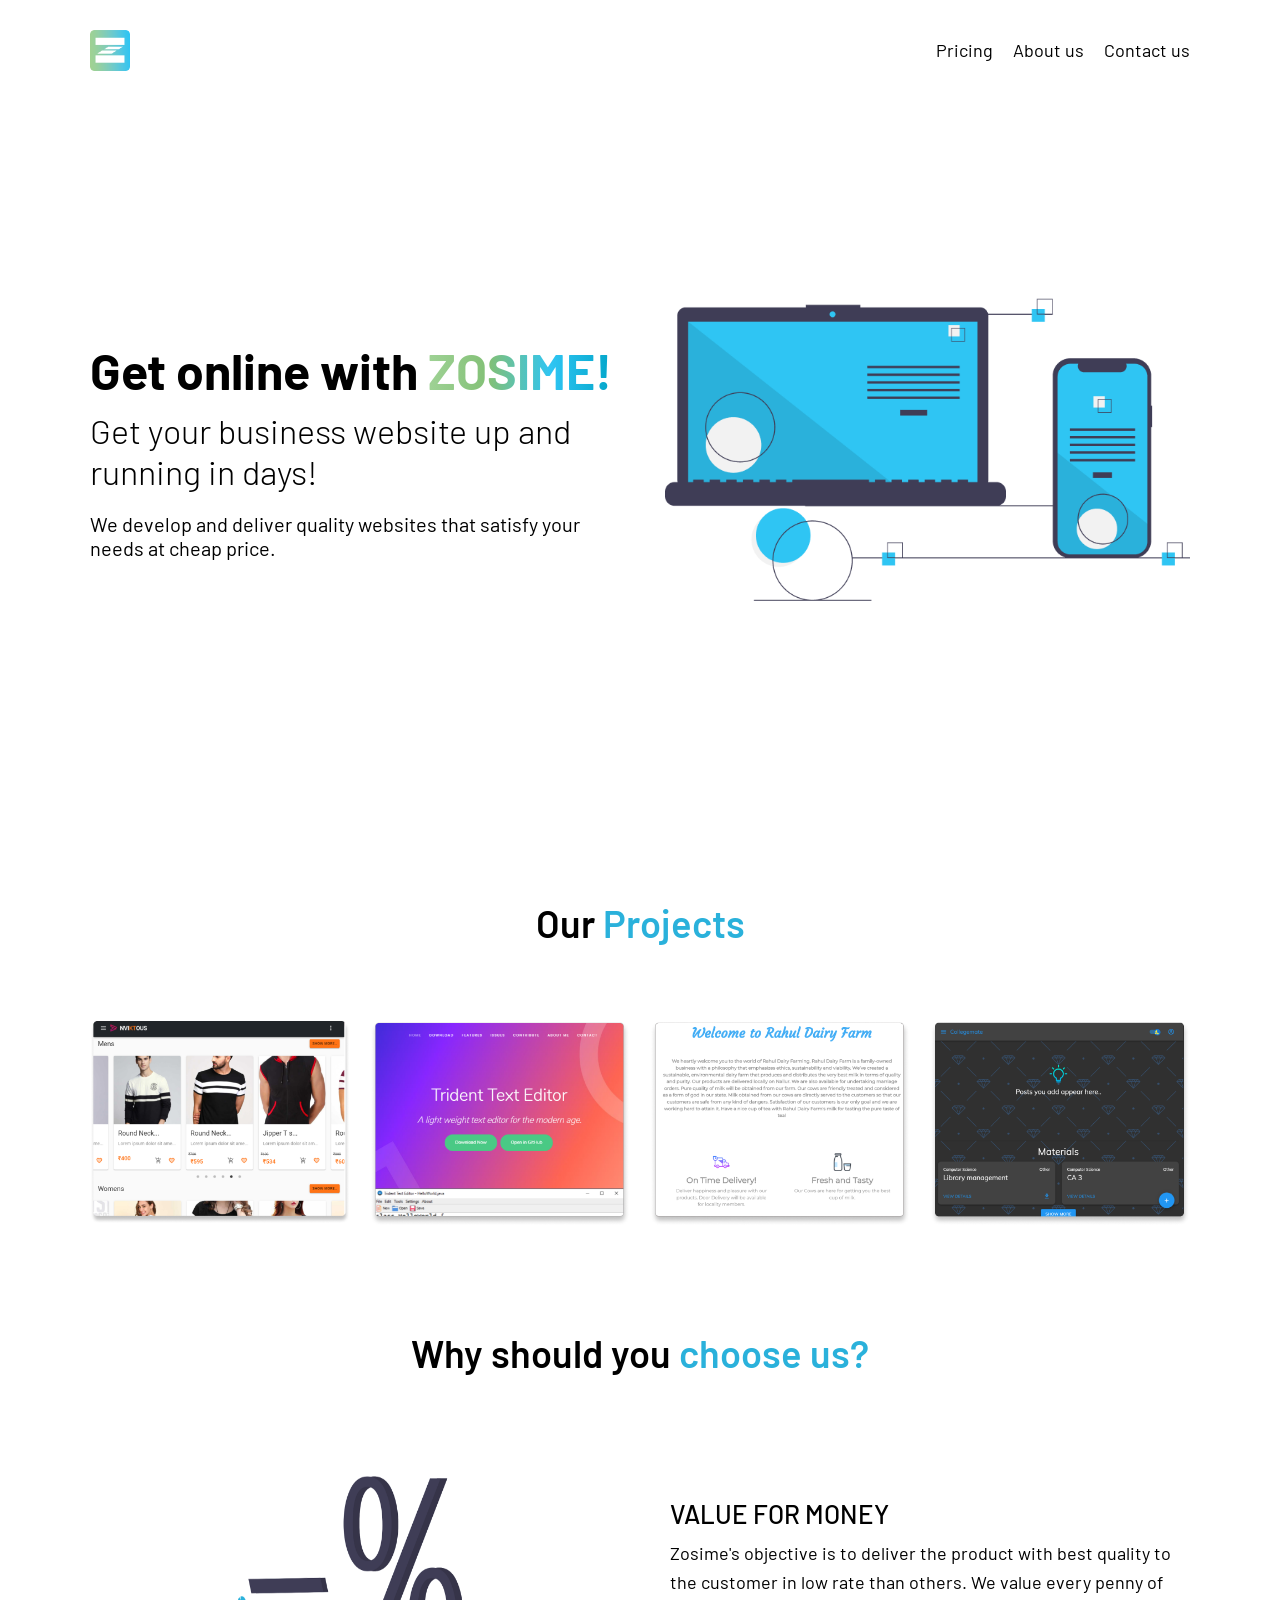
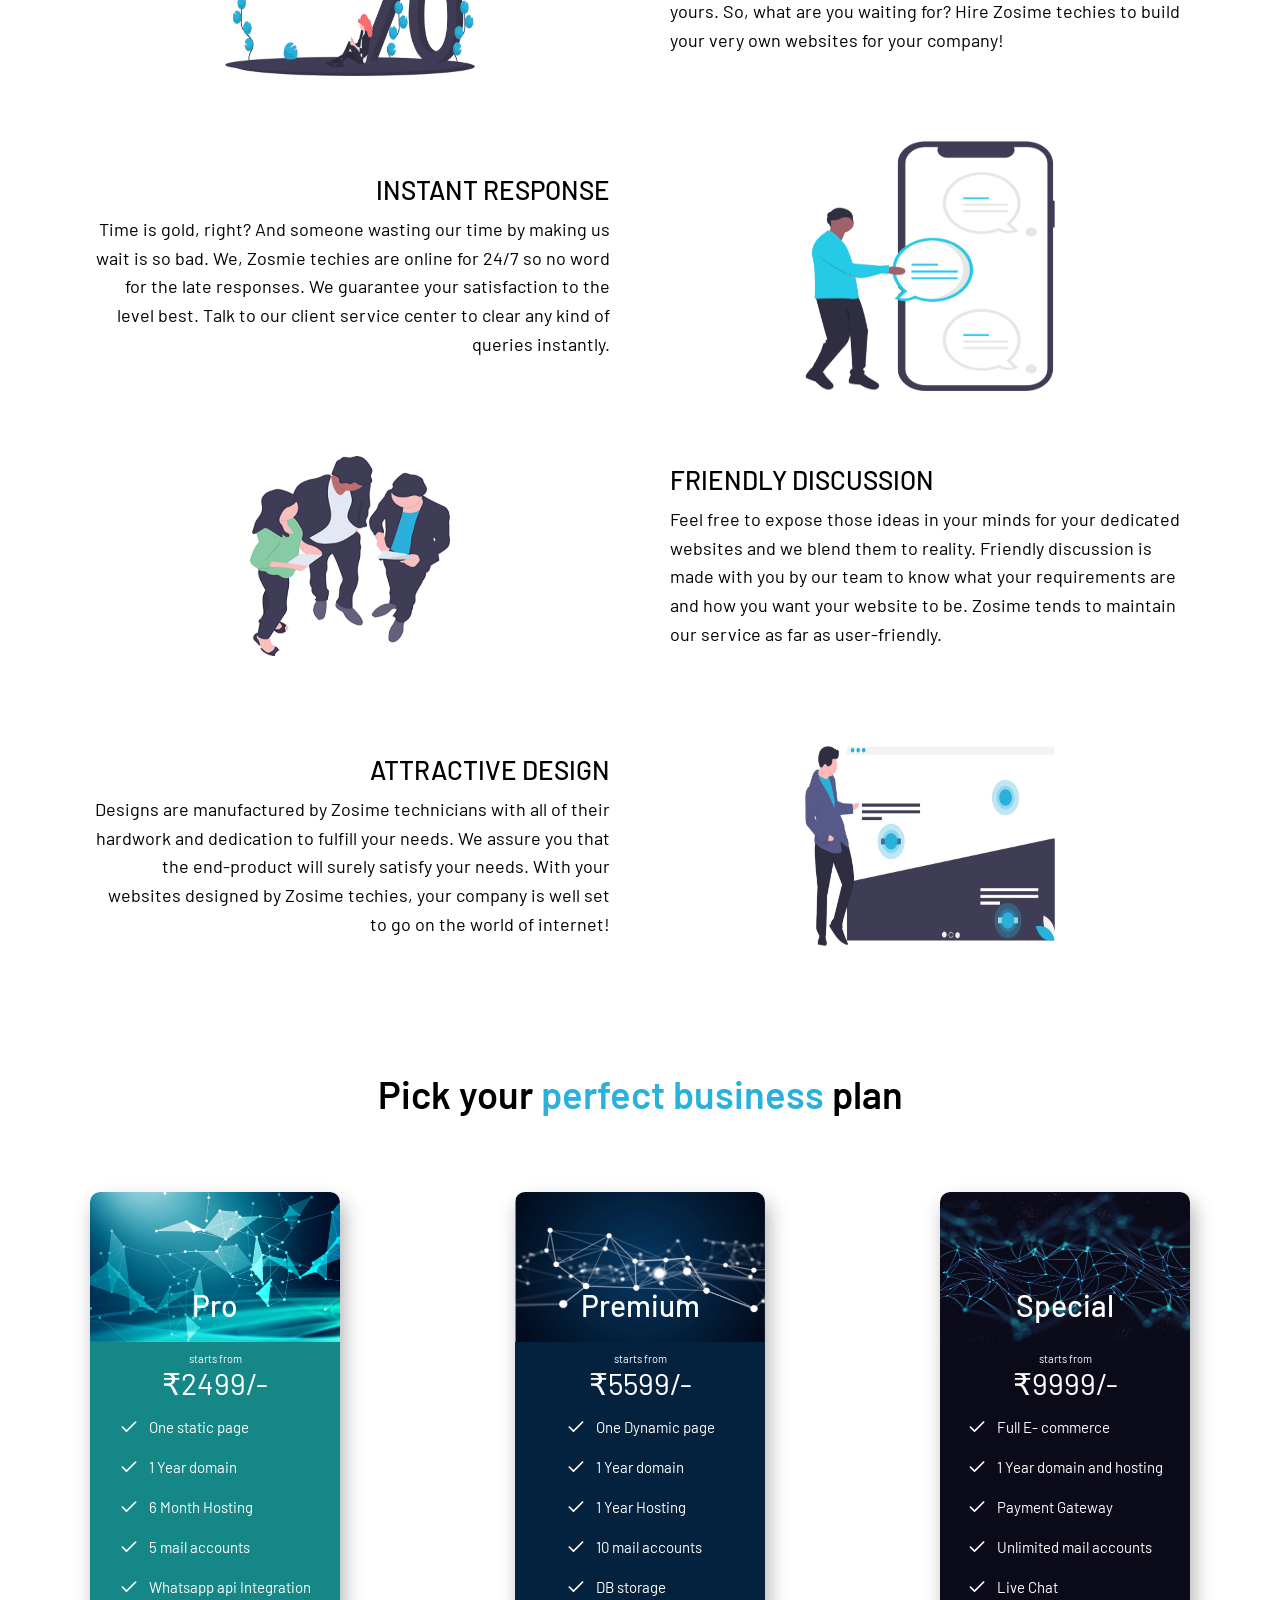
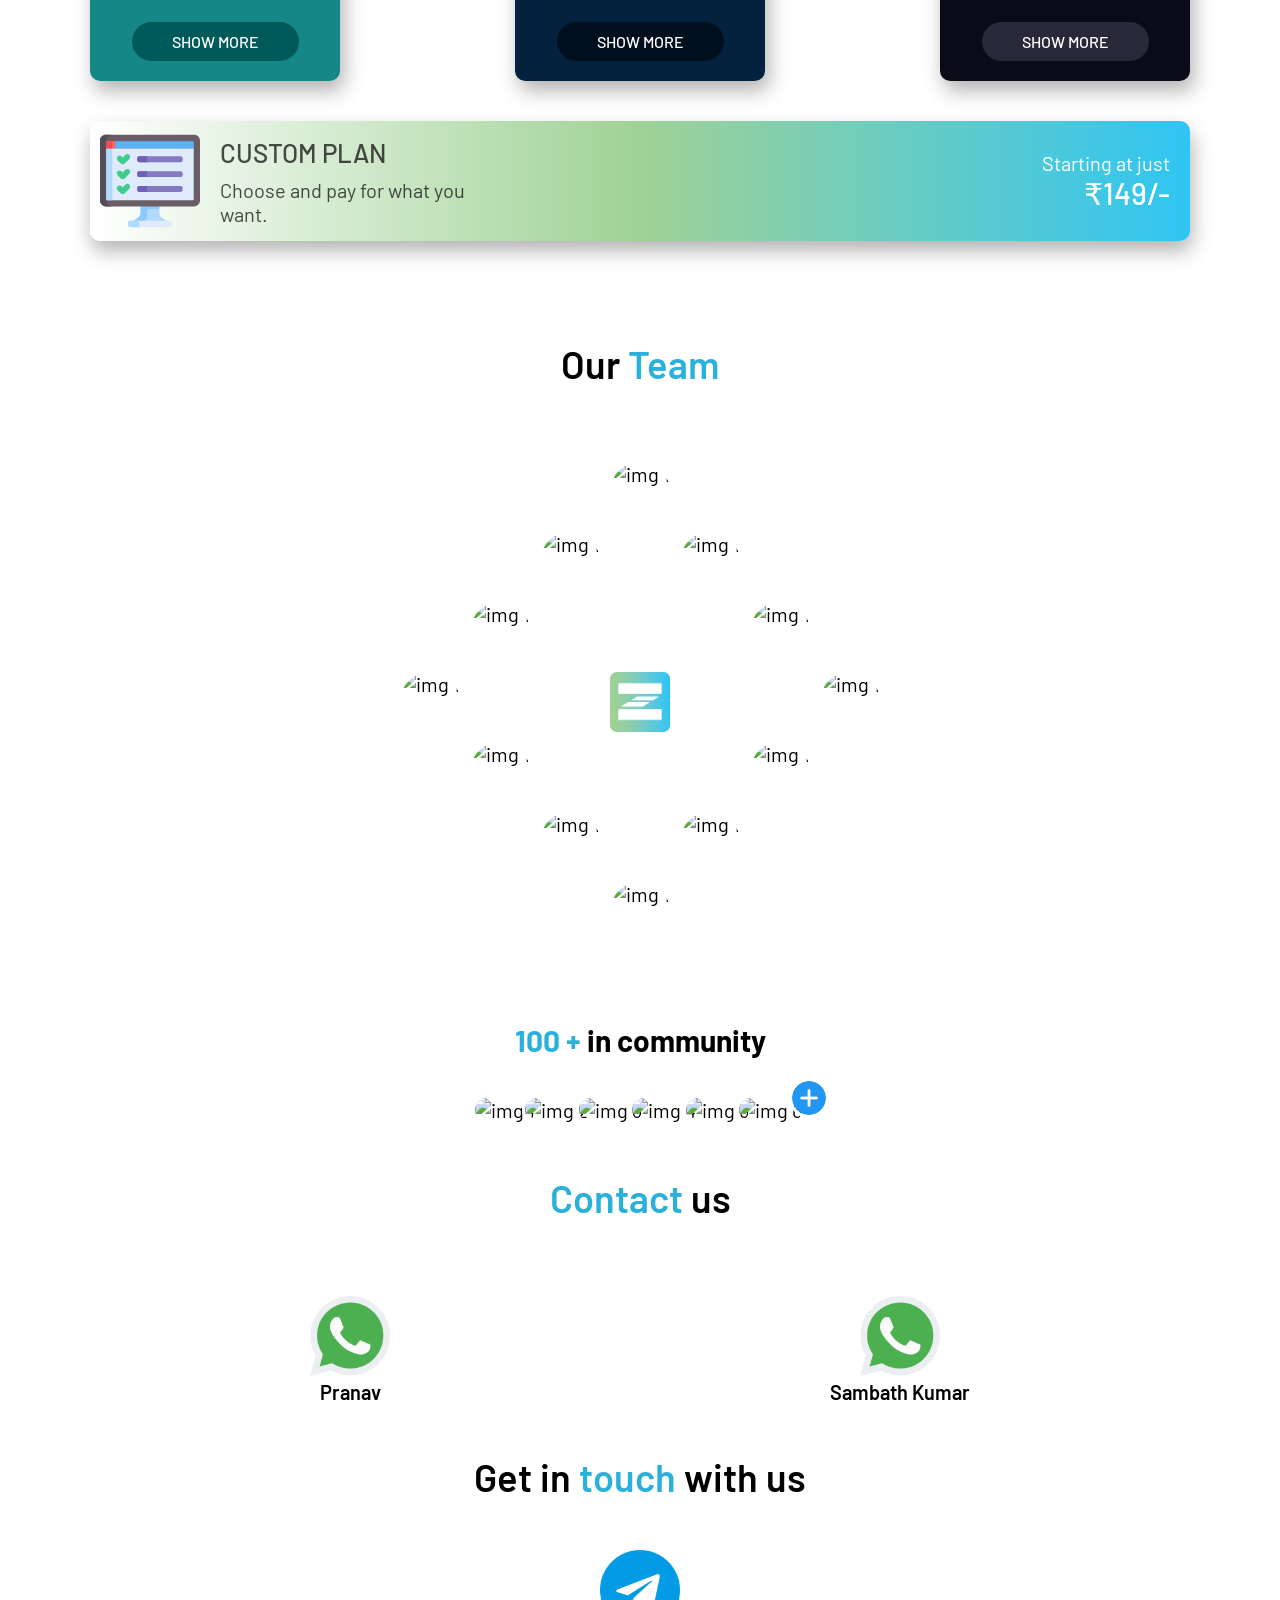
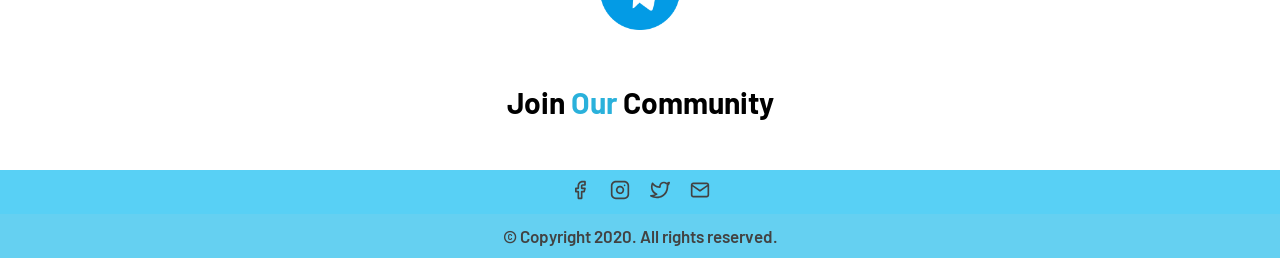
==== index.html @ 6a409b1f "Merge branch 'master' of https://github.com/ZOSIME-tech/website" ====
<!DOCTYPE html>
<html lang="en">

<head>
  <meta name="keywords" content="zosimetech, ZOSIMETECH, ZosimeTech, Zosime, ZOSIME, zosime" />
  <meta name="description" content="Website Development and Design Company" />
  <meta name="author" content="Zosime" />
  <meta charset="UTF-8" />
  <meta name="viewport" content="width=device-width, initial-scale=1.0" />
  <meta http-equiv="X-UA-Compatible" content="ie=edge" />

  <!-- Favicon -->
  <link rel="apple-touch-icon" sizes="57x57" href="img/favicon/apple-icon-57x57.png">
  <link rel="apple-touch-icon" sizes="60x60" href="img/favicon/apple-icon-60x60.png">
  <link rel="apple-touch-icon" sizes="72x72" href="img/favicon/apple-icon-72x72.png">
  <link rel="apple-touch-icon" sizes="76x76" href="img/favicon/apple-icon-76x76.png">
  <link rel="apple-touch-icon" sizes="114x114" href="img/favicon/apple-icon-114x114.png">
  <link rel="apple-touch-icon" sizes="120x120" href="img/favicon/apple-icon-120x120.png">
  <link rel="apple-touch-icon" sizes="144x144" href="img/favicon/apple-icon-144x144.png">
  <link rel="apple-touch-icon" sizes="152x152" href="img/favicon/apple-icon-152x152.png">
  <link rel="apple-touch-icon" sizes="180x180" href="img/favicon/apple-icon-180x180.png">
  <link rel="icon" type="image/png" sizes="192x192" href="img/favicon/android-icon-192x192.png">
  <link rel="icon" type="image/png" sizes="32x32" href="img/favicon/favicon-32x32.png">
  <link rel="icon" type="image/png" sizes="96x96" href="img/favicon/favicon-96x96.png">
  <link rel="icon" type="image/png" sizes="16x16" href="img/favicon/favicon-16x16.png">

  <link rel="manifest" href="/manifest.json">

  <meta name="msapplication-TileColor" content="#ffffff">
  <meta name="msapplication-TileImage" content="/ms-icon-144x144.png">
  <meta name="theme-color" content="#ffffff">
  <meta name="msapplication-TileColor" content="#ffffff">
  <meta name="msapplication-config" content="/img/favicon/browserconfig.xml">
  <meta name="theme-color" content="#ffffff">

  <!-- Stylesheet -->
  <link rel="stylesheet" href="css/style.min.css" />

  <!-- Google fonts: Barlow  -->
  <link href="https://fonts.googleapis.com/css2?family=Barlow:wght@300;400;500;600;700&display=swap" rel="stylesheet" />

  <title>Get online with ZOSIME!</title>
</head>

<body>
  <header>
    <nav class="nav">
      <div class="nav-container">
        <div class="nav__brand">
          <a href="#"><img src="img/logo/logo-colored-filled.png" alt="Zosime" class="nav__brand-image" /></a>
        </div>
        <ul class="nav__items">
          <li class="nav__item">
            <a href="#pricing" class="nav__link">Pricing</a>
          </li>
          <li class="nav__item">
            <a href="#about" class="nav__link">About us</a>
          </li>
          <li class="nav__item">
            <a href="#contact" class="nav__link">Contact us</a>
          </li>
        </ul>
        <div class="burger">
          <div class="burger__line">&nbsp;</div>
        </div>
      </div>
    </nav>
  </header>
  <main>
    <section class="hero">
      <div class="hero-inner">
        <div class="hero__text">
          <h1 class="heading-primary">
            Get online with <span class="masked-text u-upper">ZOSIME!</span>
          </h1>
          <h2 class="heading-secondary">
            Get your business website up and running in days!
          </h2>
          <p class="hero__paragraph">
            We develop and deliver quality websites that satisfy your needs at cheap price.
          </p>
        </div>
        <div class="hero__illustration">
          <img src="img/Hero illustration.png" alt="hero" class="u-image-full-size" />
        </div>
      </div>
    </section>

    <section class="project">
      <h2 class="section-title u-mb-large">Our <span>Projects</span></h2>
      <div class="project__container">
        <div class="project__card project__card--1">
          <a href="https://nviktous.herokuapp.com" target="blank" class="u-iblock"><img src="img/nviktous.png"
              alt="Project-1" /></a>
        </div>
        <div class="project__card project__card--2">
          <a href="https://krishnamoorthy12.github.io/trident" target="blank" class="u-iblock"><img
              src="img/project-2.png" alt="Project-2" /></a>
        </div>
        <div class="project__card project__card--3">
          <a href="https://rahul-dairy-farm.netlify.app" target="blank" class="u-iblock"><img
              src="img/rahul-dairy-farm.png" alt="Project-3" /></a>
        </div>
        <div class="project__card project__card--4">
          <a href="https://collegemate.herokuapp.com/signin" target="blank" class="u-iblock"><img
              src="img/collegemate.png" alt="Project-4" /></a>
        </div>
      </div>
    </section>

    <section class="feature u-margin-tb-medium">
      <h2 class="section-title u-mb-large">
        Why should you&nbsp;<span>choose us?</span>
      </h2>
      <div class="feature__container">
        <img src="img/low-cost.png" alt="low-cost-photo" class="feature__image feature__image--1" />
        <div class="feature__text--1">
          <h4>Value for money</h4>
          <p class="description">
            Zosime's objective is to deliver the product with best quality to the customer in low rate than others. We
            value every penny of yours. So, what are you waiting for? Hire Zosime techies to build your very own
            websites for your company!
          </p>
        </div>
        <img src="img/instant-reply.png" alt="instant-reply-photo" class="feature__image feature__image--2" />
        <div class="feature__text--2">
          <h4>Instant Response</h4>
          <p class="description">
            Time is gold, right? And someone wasting our time by making us wait is so bad. We, Zosmie techies are online
            for 24/7 so no word for the late responses. We guarantee your satisfaction to the level best. Talk to our
            client service center to clear any kind of queries instantly.
          </p>
        </div>
        <img src="img/discussion.png" alt="discussion-photo" class="feature__image feature__image--3" />
        <div class="feature__text--3">
          <h4>Friendly Discussion</h4>
          <p class="description">
            Feel free to expose those ideas in your minds for your dedicated websites and we blend them to reality.
            Friendly discussion is made with you by our team to know what your requirements are and how you want your
            website to be. Zosime tends to maintain our service as far as user-friendly.
          </p>
        </div>
        <img src="img/attractive-design.png" alt="design-photo" class="feature__image feature__image--4" />
        <div class="feature__text--4">
          <h4>Attractive Design</h4>
          <p class="description">
            Designs are manufactured by Zosime technicians with all of their hardwork and dedication to fulfill your
            needs. We assure you that the end-product will surely satisfy your needs. With your websites designed by
            Zosime techies, your company is well set to go on the world of internet!
          </p>
        </div>
    </section>

    <section class="pricing u-margin-tb-medium" id="pricing">
      <h2 class="section-title u-mb-large">
        Pick your <span>perfect business</span> plan
      </h2>
      <div class="pricing__container">
        <div class="pricing__card pricing__card--1">
          <div class="pricing__card--banner">
            <img src="./img/basic banner.png" alt="basic" />
            <h3>Pro</h3>
          </div>
          <div class="pricing__card--content">
            <p>starts from</p>
            <h3>₹2499/-</h3>
            <ul class="pricing__detail">
              <li class="pricing__item">
                <svg class="pricing__item--icon">
                  <use xlink:href="icons/sprite.svg#icon-check"></use>
                </svg>
                One static page
              </li>
              <li class="pricing__item">
                <svg class="pricing__item--icon">
                  <use xlink:href="icons/sprite.svg#icon-check"></use>
                </svg>
                1 Year domain
              </li>
              <li class="pricing__item">
                <svg class="pricing__item--icon">
                  <use xlink:href="icons/sprite.svg#icon-check"></use>
                </svg>
                6 Month Hosting
              </li>
              <li class="pricing__item">
                <svg class="pricing__item--icon">
                  <use xlink:href="icons/sprite.svg#icon-check"></use>
                </svg>
                5 mail accounts
              </li>
              <li class="pricing__item">
                <svg class="pricing__item--icon">
                  <use xlink:href="icons/sprite.svg#icon-check"></use>
                </svg>
                Whatsapp api Integration
              </li>
            </ul>
            <a href="#popup-pro" class="pricing__btn pricing__btn--basic">Show more</a>
          </div>
        </div>

        <div class="pricing__card pricing__card--2">
          <div class="pricing__card--banner">
            <img src="./img/pro banner.png" alt="pro" />
            <h3>Premium</h3>
          </div>
          <div class="pricing__card--content">
            <p>starts from</p>
            <h3>₹5599/-</h3>
            <ul class="pricing__detail">
              <li class="pricing__item">
                <svg class="pricing__item--icon">
                  <use xlink:href="icons/sprite.svg#icon-check"></use>
                </svg>
                One Dynamic page
              </li>
              <li class="pricing__item">
                <svg class="pricing__item--icon">
                  <use xlink:href="icons/sprite.svg#icon-check"></use>
                </svg>
                1 Year domain
              </li>
              <li class="pricing__item">
                <svg class="pricing__item--icon">
                  <use xlink:href="icons/sprite.svg#icon-check"></use>
                </svg>
                1 Year Hosting
              </li>
              <li class="pricing__item">
                <svg class="pricing__item--icon">
                  <use xlink:href="icons/sprite.svg#icon-check"></use>
                </svg>
                10 mail accounts
              </li>
              <li class="pricing__item">
                <svg class="pricing__item--icon">
                  <use xlink:href="icons/sprite.svg#icon-check"></use>
                </svg>
                DB storage
              </li>

            </ul>
            <a href="#popup-premium" class="pricing__btn pricing__btn--pro">Show more</a>
          </div>
        </div>

        <div class="pricing__card pricing__card--3">
          <div class="pricing__card--banner">
            <img src="./img/premium-banner.png" alt="premium" />
            <h3>Special</h3>
          </div>
          <div class="pricing__card--content">
            <p>starts from</p>
            <h3>₹9999/-</h3>
            <ul class="pricing__detail">
              <li class="pricing__item">
                <svg class="pricing__item--icon">
                  <use xlink:href="icons/sprite.svg#icon-check"></use>
                </svg>
                Full E- commerce
              </li>
              <li class="pricing__item">
                <svg class="pricing__item--icon">
                  <use xlink:href="icons/sprite.svg#icon-check"></use>
                </svg>
                1 Year domain and hosting
              </li>
              <li class="pricing__item">
                <svg class="pricing__item--icon">
                  <use xlink:href="icons/sprite.svg#icon-check"></use>
                </svg>
                Payment Gateway
              </li>
              <li class="pricing__item">
                <svg class="pricing__item--icon">
                  <use xlink:href="icons/sprite.svg#icon-check"></use>
                </svg>
                Unlimited mail accounts
              </li>
              <li class="pricing__item">
                <svg class="pricing__item--icon">
                  <use xlink:href="icons/sprite.svg#icon-check"></use>
                </svg>
                Live Chat
              </li>
            </ul>
            <a href="#popup-special" class="pricing__btn pricing__btn--premium">Show more</a>

          </div>
        </div>
      </div>
      <a href="#popup-custom" class="custom__link">
        <div class="custom">
          <div class="custom--top">
            <img class="custom--logo" src="./icons/survey.svg" alt="survey">
            <div class="custom--text">
              <h4>Custom Plan</h4>
              <span>Choose and pay for what you want.</span>
            </div>
          </div>
          <div class="custom--price">
            <p>Starting at just</p>
            <h3>₹149/-</h3>
          </div>
        </div>
      </a>

    </section>

    <section class="about u-margin-tb-small" id="about">
      <h2 class="section-title u-mb-large">Our <span>Team</span></h2>
      <div class="my__team">
        <img
          src="https://avatars3.githubusercontent.com/u/51264445?s=400&u=1b76176e8275bc7d21cff680937580beaf45aba6&v=4"
          alt="img 1" class="my__team--photo my__team--photo-1" />
        <img
          src="https://avatars2.githubusercontent.com/u/41967554?s=400&u=69dc07ff57f177df9ca1751df8e9f9028d46fc74&v=4"
          alt="img 1" class="my__team--photo my__team--photo-2" />
        <img
          src="https://avatars1.githubusercontent.com/u/45224729?s=400&u=14ef29f3b5ebfb5a601ccf7af06700bf0c55dbef&v=4"
          alt="img 1" class="my__team--photo my__team--photo-3" />
        <img
          src="https://avatars1.githubusercontent.com/u/51191409?s=400&u=c07f4572cd5f0130205cb575e1ac728af4a8a88d&v=4"
          alt="img 1" class="my__team--photo my__team--photo-4" />
        <img
          src="https://avatars3.githubusercontent.com/u/51258030?s=400&u=112941453bb0ba49a9bc53a3a24a6bc18ddf1612&v=4"
          alt="img 1" class="my__team--photo my__team--photo-5" />
        <img
          src="https://avatars2.githubusercontent.com/u/52772844?s=400&u=75bcde7f6aec74a298dca65a4c4af1fc07e5dc97&v=4"
          alt="img 1" class="my__team--photo my__team--photo-6" />
        <img
          src="https://avatars0.githubusercontent.com/u/51258373?s=400&u=7bb882a44d57d1fd63894527db5b822ce225e81b&v=4"
          alt="img 1" class="my__team--photo my__team--photo-7" />
        <img
          src="https://avatars2.githubusercontent.com/u/67871713?s=400&u=9927dacbcf54955c9f55dfa0923289112a033802&v=4"
          alt="img 1" class="my__team--photo my__team--photo-8" />
        <img
          src="https://avatars1.githubusercontent.com/u/59364250?s=400&u=723434ed0eebb6bd52c1284ac6a9f7f09e2b6004&v=4"
          alt="img 1" class="my__team--photo my__team--photo-9" />
        <img
          src="https://avatars0.githubusercontent.com/u/64267992?s=400&u=62a4824a5d3f883ec0382b98bd7a7ee489d3eb84&v=4"
          alt="img 1" class="my__team--photo my__team--photo-10" />
        <img
          src="https://avatars2.githubusercontent.com/u/53274246?s=400&u=3d917a20984f262bdbb472dfd5e8d709d3052208&v=4"
          alt="img 1" class="my__team--photo my__team--photo-11" />
        <img
          src="https://avatars3.githubusercontent.com/u/68678134?s=400&u=021b1febbd47fa711b0ec8c096b443d742d060fb&v=4"
          alt="img 1" class="my__team--photo my__team--photo-12" />
        <img src="./img/logo/logo-colored-filled.png" alt="logo" class="my__team--photo-logo" />
      </div>
      <h3 class="section-title"><span>100 + </span> in community</h3>
      <div class="community">
        <img
          src="https://firebasestorage.googleapis.com/v0/b/superstar-32cda.appspot.com/o/IMG_20190613_072701.jpg?alt=media&token=e4b83177-1b58-4d68-bf96-f1e08fcfe90a"
          alt="img 1" class="community--photo community--photo-1" />
        <img
          src="https://firebasestorage.googleapis.com/v0/b/superstar-32cda.appspot.com/o/WhatsApp%20Image%202020-07-24%20at%2021.38.26.jpeg?alt=media&token=97d1015c-781c-4b51-80b1-5e88190b3616"
          alt="img 2" class="community--photo community--photo-2" />
        <img
          src="https://firebasestorage.googleapis.com/v0/b/superstar-32cda.appspot.com/o/WhatsApp%20Image%202020-07-25%20at%2012.57.39.jpeg?alt=media&token=41a55eaa-1855-4ce8-bb68-841919ef43e7"
          alt="img 3" class="community--photo community--photo-3" />
        <img
          src="https://firebasestorage.googleapis.com/v0/b/superstar-32cda.appspot.com/o/WhatsApp%20Image%202020-07-25%20at%2018.07.33.jpeg?alt=media&token=4c7c8ef7-6c28-4ec5-bb3b-998e62918207"
          alt="img 4" class="community--photo community--photo-4" />
        <img
          src="https://firebasestorage.googleapis.com/v0/b/superstar-32cda.appspot.com/o/nivas.jpg?alt=media&token=406f07c0-9c15-456b-82ce-e470049a3a5c"
          alt="img 5" class="community--photo community--photo-5" />
        <img
          src="https://firebasestorage.googleapis.com/v0/b/superstar-32cda.appspot.com/o/2019-03-09-09-58-10-158.jpg?alt=media&token=329773a4-f708-4b25-9a6f-bcb322025386"
          alt="img 6" class="community--photo community--photo-6" />
        <img src="./img/add.png" alt="img 7" class="community--photo community--photo-7" />
      </div>
    </section>


    <section class="contact u-margin-tb-small" id="contact">
      <h2 class="section-title u-mb-large">
        <span>Contact</span> us
      </h2>
      <div class="contact__container">
        <a href="https://api.whatsapp.com/send?phone=919750844039&text=Hello%2c%20I%20want%20to%20know%20your%20Website%20Development%20Services..&source=&data=&app_absent="
          target="blank">
          <img src="./img/whatsapp.png" class="contact__logo" alt="whatsapp">
          <h5>Pranav</h5>
        </a>
        <a href="https://api.whatsapp.com/send?phone=919384944907&text=Hello%2c%20I%20want%20to%20know%20your%20Website%20Development%20Services..&source=&data=&app_absent="
          target="blank">
          <img src="./img/whatsapp.png" class="contact__logo" alt="whatsapp">
          <h5>Sambath Kumar</h5>
        </a>
      </div>
      <h2 class="section-title u-margin-tb-small">
        Get in <span>touch</span> with us
      </h2>
      <div class="contact__community">
        <a href="https://t.me/ZosimeTech" target="blank"><img src="./img/telegram.png" class="contact__logo"
            alt="telegram"></a>
      </div>
      <h3 class="section-title u-margin-tb-small">
        Join <span> Our </span> Community
      </h3>
    </section>

  </main>

  <footer class="footer">
    <div class="footer__social">
      <a href="https://www.facebook.com/ZosimeTech-111881817275074/" class="footer__social--link">
        <svg class="footer__social--icon">
          <use xlink:href="icons/sprite.svg#icon-facebook"></use>
        </svg>
      </a>
      <a href="https://instagram.com/zosime_tech?igshid=p6ekw7f6n31h" class="footer__social--link">
        <svg class="footer__social--icon">
          <use xlink:href="icons/sprite.svg#icon-instagram"></use>
        </svg>
      </a>
      <a href="https://twitter.com/ZOSIMETech?s=20" class="footer__social--link">
        <svg class="footer__social--icon">
          <use xlink:href="icons/sprite.svg#icon-twitter"></use>
        </svg>
      </a>
      <a href="mailto:zosimetech@gmail.com" class="footer__social--link">
        <svg class="footer__social--icon">
          <use xlink:href="icons/sprite.svg#icon-mail"></use>
        </svg>
      </a>
    </div>
    <div class="footer__copyright">
      <p class="copyright">&copy; Copyright 2020. All rights reserved.</p>
    </div>
  </footer>

  <div class="popup popup-pro" id="popup-pro">
    <div class="popup__content popup__content--pro">
      <div class="popup__title">
        Pro
      </div>
      <a href="#pricing" class="popup__close">&times;</a>
      <div class="popup__details">
        <h4 class="popup__heading">Details:</h4>
        <ol class="popup__list">
          <li class="popup__item">Static pages with atmost 5 sections. For extra sections, ₹80/section.</li>
          <li class="popup__item">Hosting is provided free for 1st year. Domain is provided free for starting 6 months.
            After that ₹129/ month is collected for hosting your website. After 1 year, ₹800/year will be charged.
          </li>
          <li class="popup__item">Free SSL Certificate is provided to secure your website.</li>
          <li class="popup__item">For addition of extra page, ₹400/page will be charged.</li>
        </ol>
      </div>
      <div class="popup__terms">
        <h6 class="popup__terms--heading">Terms and Conditions:</h6>
        <p class="popup__terms--text">
          *Initial payment of 25% should be paid before starting of project. Payment will not be refunded once project
          has started. Domain charges may vary according to your name.
        </p>
      </div>
    </div>
  </div>

  <div class="popup popup-premium" id="popup-premium">
    <div class="popup__content popup__content--premium">
      <div class="popup__title">
        Premium
      </div>
      <a href="#pricing" class="popup__close">&times;</a>
      <div class="popup__details">
        <h4 class="popup__heading">Details:</h4>
        <ol class="popup__list">
          <li class="popup__item">A Dynamic application with atmost 2 pages.</li>
          <li class="popup__item">For additional pages, starts from ₹850/page (Depends on your need).</li>
          <li class="popup__item">Hosting is provided free for 1st year. Domain is provided free for starting 6 months.
            After that ₹129/ month is collected for hosting your website. After 1 year, ₹849/year will be charged.
          </li>
          <li class="popup__item">Free SSL Certificate is provided to secure your website.</li>
          <li class="popup__item">Database storage charges may vary according to your needs.</li>
          <li class="popup__item">User login functionality will be provided (Social login).</li>
        </ol>
      </div>
      <div class="popup__terms">
        <h4 class="popup__terms--heading">Terms and Conditions:</h4>
        <p class="popup__terms--text">
          *Initial payment of 25% should be paid before starting of project. Payment will not be refunded once project has started. Charges may vary as per your need. The price mentioned is only applicable for above criteria with minimum requirements. Domain charges may vary according to your name.
        </p>
      </div>
    </div>
  </div>

  <div class="popup popup-special" id="popup-special">
    <div class="popup__content popup__content--special">
      <div class="popup__title">
        Special
      </div>
      <a href="#pricing" class="popup__close">&times;</a>
      <div class="popup__details">
        <h4 class="popup__heading">Details:</h4>
        <ol class="popup__list">
          <li class="popup__item">A full-fledged E-Commerce site will be built for your company.</li>
          <li class="popup__item">Hosting is provided free for 1st year. Domain is provided free for starting 6 months.
            After that ₹129/ month is collected for hosting your website. After 1 year, ₹849/year will be charged.
          </li>
          <li class="popup__item">Free SSL Certificate is provided to secure your website.</li>
          <li class="popup__item">Admin Panel, User login functionality, Secure Payment Gateway, Order Management System
            will be provided.</li>
          <li class="popup__item">Database Storage charges vary according to your needs.</li>
          <li class="popup__item">Reusable API (Can be used for developing mobile apps).</li>
        </ol>
      </div>
      <div class="popup__terms">
        <h4 class="popup__terms--heading">Terms and Conditions:</h4>
        <p class="popup__terms--text">
          *Initial payment of 25% should be paid before starting of project. Payment will not be refunded once project
          has
          started. Charges may vary as per your need. The price mentioned is only applicable for above criteria with
          minimum requirements. Domain charges may vary according to your name.
        </p>
      </div>
    </div>
  </div>
  </div>


  <div class="popup popup-custom" id="popup-custom">
    <div class="popup__content popup__content--pro">
      <div class="popup__title">
        Custom
      </div>
      <a href="#pricing" class="popup__close">&times;</a>
      <div class="popup__details">
        <h4 class="popup__heading">Details:</h4>
        <ol class="popup__list">
          <li class="popup__item">Static Pages - ₹450/page</li>
          <li class="popup__item">Dynamic Page - ₹899/page</li>
          <li class="popup__item">Hosting & Domain - ₹1799/year (Domain charges may vary according to your name)</li>
          <li class="popup__item">Security Testing - ₹1000 (Price may vary according to the website)</li>
          <li class="popup__item">Website Design Only - ₹449</li>
          <li class="popup__item">Logo Design - ₹199</li>
          <li class="popup__item">Page Administration - ₹399/month</li>
          <li class="popup__item">Bug finding and patching (HTML, CSS, JS, NodeJS, MongoDB) - ₹899</li>
          <li class="popup__item">Upgrade - ₹999/page</li>
        </ol>
      </div>
      <div class="popup__terms">
        <h6 class="popup__terms--heading">Terms and Conditions:</h6>
        <p class="popup__terms--text">
          *Initial payment of 25% should be paid before starting of project. Payment will not be refunded once project
          has started. Domain charges may vary according to your name.
        </p>
      </div>
    </div>
  </div>

  <!-- The core Firebase JS SDK is always required and must be listed first -->
  <script src="/__/firebase/7.17.1/firebase-app.js"></script>

  <!-- TODO: Add SDKs for Firebase products that you want to use
      https://firebase.google.com/docs/web/setup#available-libraries -->
  <script src="/__/firebase/7.17.1/firebase-analytics.js"></script>

  <!-- Initialize Firebase -->
  <script src="/__/firebase/init.js"></script>

  <!-- JQuery CDN Link -->
  <script src="https://cdnjs.cloudflare.com/ajax/libs/jquery/3.5.1/jquery.min.js"></script>

  <!-- Waypoint.js Link -->
  <script src="js/jquery.waypoints.min.js"></script>

  <!-- Own Script -->
  <script src="js/script.js"></script>

</body>
</html>
---- css/style.min.css ----
.u-upper{text-transform:uppercase}.u-image-full-size{width:100%;object-fit:cover;object-position:center}.u-mb-large{margin-bottom:7.5rem !important}.u-iblock{display:inline-block}.u-margin-tb-xl{margin-top:20rem !important;margin-bottom:20rem !important}.u-margin-tb-medium{margin-top:10rem !important;margin-bottom:10rem !important}.u-margin-tb-small{margin-top:5rem !important;margin-bottom:5rem !important}@keyframes rotate{0%{transform:rotate(0)}100%{transform:rotate(360deg);>img{transform:rotate(-360deg)}}}*,*::before,*::after{margin:0;padding:0;box-sizing:inherit}html{font-family:'Barlow', -apple-system, BlinkMacSystemFont, 'Segoe UI', Roboto, Oxygen, Ubuntu, Cantarell, 'Open Sans', 'Helvetica Neue', sans-serif;font-size:62.5%;scroll-behavior:smooth}@media only screen and (max-width: 56.25em){html{font-size:56.25%}}@media only screen and (max-width: 37.5em){html{font-size:50%}}@media only screen and (min-width: 112.5em){html{font-size:75%}}body{box-sizing:border-box}::selection{background-color:#03a6ca;color:#fff;display:inline-block}h1{font-size:5rem}h2{font-size:3.8rem;font-weight:600}h3{font-size:3rem}h4{font-size:2.6rem;font-weight:500;text-transform:uppercase;margin-bottom:1rem}h5{font-size:2rem;font-weight:600}h6{font-size:1.8rem;font-weight:600}body{font-size:2rem}.heading-primary{margin-bottom:1rem}@media only screen and (max-width: 56.25em){.heading-primary{font-size:4.5rem}}@media only screen and (max-width: 37.5em){.heading-primary{font-size:3.6rem}}.heading-secondary{font-size:3.4rem;font-weight:300;margin-bottom:2rem}@media only screen and (max-width: 56.25em){.heading-secondary{font-size:3rem}}@media only screen and (max-width: 37.5em){.heading-secondary{font-size:2rem}}.description{font-size:1.8rem;line-height:1.6em}.section-title{text-align:center}.section-title span{color:#2ab1db}.masked-text{background:linear-gradient(to right, #9fd295, #82c076, #2fc5f3, #03a6ca);background-clip:text;-webkit-background-clip:text;color:transparent}.btn,.btn btn:link,.btn btn:visited{cursor:pointer;text-transform:uppercase;border:none;padding:1.2rem 4.5rem;border-radius:3.5rem;color:#fff;font:inherit;font-size:2rem;font-weight:500;background-image:linear-gradient(to right, #9fd295, #24bceb);box-shadow:0 0.5rem 1rem rgba(0,0,0,0.4);transition:all 0.3s}.btn:hover{transform:translateY(-3px);box-shadow:0 1rem 2rem rgba(0,0,0,0.4)}.btn:active{transform:translateY(-1px);box-shadow:0 0.6rem 1.2rem rgba(0,0,0,0.4)}.btn:focus{outline:none}.pricing__card{border-radius:1rem;overflow:hidden;box-shadow:0.4rem 1rem 2rem rgba(0,0,0,0.3);transition:all .2s}.pricing__card:hover{transform:scale(1.03);box-shadow:0.4rem 1rem 2rem rgba(0,0,0,0.5)}.pricing__card--content{text-align:center;padding:1rem 2rem;cursor:default}.pricing__card--content p{font-size:1.1rem}.pricing__card--content h3{font-weight:400}.pricing__card--1{grid-column:2 / 3}.pricing__card--1 .pricing__card--content{background-color:#148786}.pricing__card--2{grid-column:4 / 5}.pricing__card--2 .pricing__card--content{background-color:#04223e}.pricing__card--3{grid-column:6 / 7}.pricing__card--3 .pricing__card--content{background-color:#0b0a18}.pricing__card--banner{position:relative}.pricing__card--banner img{width:25rem;height:15rem;display:block}.pricing__card--banner h3{position:absolute;left:50%;top:75%;transform:translate(-50%, -50%);font-weight:500}.popup{height:100vh;width:100%;position:fixed;top:0;left:0;background-color:rgba(255,255,255,0.8);z-index:9999;opacity:0;visibility:hidden;transition:all 0.2s;backdrop-filter:blur(0.3rem)}.popup:target{opacity:1;visibility:visible}.popup__close{color:#2fc5f3;position:absolute;top:3rem;right:4rem;text-decoration:none;display:inline-block;font-size:4rem}.popup:target .popup__content{transform:scale(1) translate(-50%, -50%)}.popup__content{position:absolute;top:50%;left:50%;transform:translate(-50%, -50%);position:relative;width:60%;height:45rem;color:#eee;border-radius:0.5rem;box-shadow:0 2rem 4rem rgba(0,0,0,0.2);display:flex;flex-direction:column;overflow:hidden;justify-content:center;transform:scale(0);transition:scale 0.3s}@media only screen and (max-width: 56.25em){.popup__content{width:80%}}@media only screen and (max-width: 37.5em){.popup__content{width:100%;height:100vh !important}}.popup__content--pro{background-color:#148786}.popup__content--premium{background-color:#04223e}.popup__content--special{background-color:#0b0a18}.popup__title{font-size:20rem;position:absolute;right:-5%;top:60%;transform:translateY(-50%);text-transform:uppercase;color:rgba(255,255,255,0.1)}@media only screen and (max-width: 56.25em){.popup__title{font-size:15rem}}.popup__details,.popup__terms{margin:3rem 4rem;font-size:1.3rem}@media only screen and (max-width: 56.25em){.popup__details,.popup__terms{margin:2rem 3rem}}@media only screen and (max-width: 37.5em){.popup__details,.popup__terms{margin:1rem 1.5rem}}.popup__list{font-size:1.6rem;margin-left:2rem}.popup__item{margin:0.5rem auto}.divider-huge{width:100%;height:25rem;background-color:#2ab1db;transform:skewY(-5deg) translateY(-50%);margin-bottom:-10rem}.footer__social{background-color:rgba(47,197,243,0.8);display:flex;justify-content:center;align-items:center}.footer__social--link{display:inline-block;fill:#424242}.footer__social--link:hover{fill:#eee}.footer__social--icon{height:2rem;width:2rem;margin:1rem}.footer__copyright{background-color:rgba(36,188,235,0.7);color:#424242;text-align:center;font-weight:600;font-size:1.7rem;padding:1.2rem}.hero{max-width:110rem;margin:0 auto;height:100vh;position:relative}@media only screen and (max-width: 75em){.hero{max-width:90%}}@media only screen and (max-width: 56.25em){.hero{height:80vh}}.hero-inner{display:grid;grid-template-columns:repeat(2, 1fr);grid-template-rows:max-content;grid-gap:5rem;position:absolute;width:100%;top:50%;transform:translateY(-50%)}@media only screen and (max-width: 37.5em){.hero-inner{grid-template-columns:1fr;grid-template-rows:repeat(2, max-content);transform:none;top:25%}}.hero__text{display:flex;flex-direction:column;justify-content:center}.hero__illustration{display:flex;flex-direction:column;justify-content:center}@media only screen and (max-width: 37.5em){.hero__illustration{max-width:80%;margin:auto}}@media only screen and (max-width: 37.5em){.hero__paragraph{font-size:1.6rem}}.feature{max-width:110rem;margin:0 auto}@media only screen and (max-width: 75em){.feature{max-width:90%}}.feature__container{display:grid;grid-template-columns:repeat(2, 1fr);grid-template-rows:repeat(4, 1fr);justify-items:center;align-items:center;row-gap:4rem;column-gap:6rem}@media only screen and (max-width: 37.5em){.feature__container{grid-template-columns:1fr;grid-template-rows:repeat(8, 1fr)}}.feature__image{width:25rem;height:20rem;display:block}.feature__image--1{grid-column:1 / 2;grid-row:1 / 2}@media only screen and (max-width: 37.5em){.feature__image--1{grid-column:1 / 2;grid-row:1 / 2}}.feature__image--2{grid-column:2 / 3;grid-row:2 / 3;height:25rem}@media only screen and (max-width: 37.5em){.feature__image--2{grid-column:1 / 2;grid-row:3 / 4}}.feature__image--3{grid-column:1 / 2;grid-row:3 / 4;width:20rem}@media only screen and (max-width: 37.5em){.feature__image--3{grid-column:1 / 2;grid-row:5 / 6}}.feature__image--4{grid-column:2 / 3;grid-row:4 / 5}@media only screen and (max-width: 37.5em){.feature__image--4{grid-column:1 / 2;grid-row:7 / 8}}.feature__text--1{grid-column:2 / 3;grid-row:1 / 2;text-align:left;align-self:center}@media only screen and (max-width: 37.5em){.feature__text--1{grid-column:1 / 2;grid-row:2 / 3;text-align:center}}.feature__text--2{grid-column:1 / 2;grid-row:2 / 3;text-align:right;align-self:center}@media only screen and (max-width: 37.5em){.feature__text--2{grid-column:1 / 2;grid-row:4 / 5;text-align:center}}.feature__text--3{grid-column:2 / 3;grid-row:3 / 4;text-align:left;align-self:center}@media only screen and (max-width: 37.5em){.feature__text--3{grid-column:1 / 2;grid-row:6 / 7;text-align:center}}.feature__text--4{grid-column:1 / 2;grid-row:4 / 5;text-align:right;align-self:center}@media only screen and (max-width: 37.5em){.feature__text--4{grid-column:1 / 2;grid-row:8 / 9;text-align:center}}.nav{position:absolute;top:0;left:0;width:100%;z-index:9999}.nav,.nav>*{transition:all 0.3s ease}.nav-container{max-width:110rem;margin:0 auto;padding:3rem 0;display:flex;font-size:1.8rem;align-items:center;z-index:9999}@media only screen and (max-width: 75em){.nav-container{max-width:90%}}.nav__brand{flex-shrink:0;height:4rem;width:4rem;margin-right:auto;z-index:1001}.nav__brand-image{width:100%;object-fit:contain;object-position:center}.nav__items{list-style:none;display:flex}@media only screen and (max-width: 31.25em){.nav__items{position:fixed;right:0;max-height:0;width:100%;top:7.5rem;background-color:#fff;display:flex;flex-direction:column;align-items:flex-start;transform:translateY(-150%);padding:1rem 2.5rem;opacity:0;transition:all 0.3s}}.nav__item:not(:last-child){margin-right:2rem}@media only screen and (max-width: 31.25em){.nav__item{margin:0.5rem 0}}.nav__link{text-decoration:none;color:#000}.nav__link:hover{color:#2ab1db;font-weight:500}.nav-active{transform:translateY(0%);opacity:1;max-height:300rem}.sticky{position:fixed;top:0;left:0;width:100%;background:linear-gradient(to right, #9fd295, #82c076, #2fc5f3, #2ab1db);z-index:1000;box-shadow:0 3px 0.6rem rgba(0,0,0,0.2);transition:all 0.3s ease-out}.sticky>.nav-container{padding:2rem 0}.sticky .nav__link{color:#000}.sticky .nav__link:hover{color:#fff;font-weight:500}@media only screen and (max-width: 31.25em){.sticky .nav__link:hover{color:#2ab1db}}.burger{display:none;cursor:pointer}@media only screen and (max-width: 31.25em){.burger{display:block;transform:rotate(180deg)}}.burger .burger__line{position:relative;transform:translateY(1rem);width:3rem}.burger .burger__line,.burger .burger__line::before,.burger .burger__line::after{height:2px;background-color:#82c076;display:inline-block}.burger .burger__line::before,.burger .burger__line::after{content:"";width:3rem;position:absolute;left:0;transition:all 0.2s}.burger .burger__line::before{top:-0.8rem}.burger .burger__line::after{top:0.9rem}.burger .burger__line--toggle{background-color:transparent !important}.burger .burger__line--toggle::before{top:0;transform:rotate(135deg)}.burger .burger__line--toggle::after{top:0;transform:rotate(-135deg)}.white-bg-bar,.white-bg-bar::before,.white-bg-bar::after{background-color:#fff !important}.pricing{text-align:center;max-width:110rem;margin:0 auto}@media only screen and (max-width: 75em){.pricing{max-width:90%}}.pricing__container{display:grid;grid-template-columns:min-content 1fr min-content 1fr min-content;color:#fff}@media only screen and (max-width: 56.25em){.pricing__container{grid-template-columns:1fr min-content 1fr;grid-row-gap:2.5rem}}.pricing__detail{list-style:none;text-align:left;font-size:1.5rem;display:inline-block;margin:1.5rem auto}.pricing__item{display:flex;align-items:center}.pricing__item:not(:last-child){margin-bottom:2rem}.pricing__item--icon{height:2rem;width:2rem;margin-right:1rem;fill:#fff}.pricing__item--icon-mod{transform:rotate(45deg)}.pricing__btn{border:none;text-transform:uppercase;text-decoration:none;padding:1rem 4rem;border-radius:2.5rem;color:inherit;font:inherit;margin:1rem 0;outline:none;font-size:1.6rem;font-weight:500;display:inline-block;transition:all 0.5s;text-decoration:none}.pricing__btn--basic{background-color:#005a5a}.pricing__btn--pro{background-color:#000f1d}.pricing__btn--premium{background-color:#292838}.pricing__btn:hover{background-color:#f7f7f7;color:#000;cursor:pointer}.pricing__card--1{grid-row:1/2;grid-column:1/2}@media only screen and (max-width: 56.25em){.pricing__card--1{grid-row:1/2;grid-column:2/3}}.pricing__card--2{grid-row:1/2;grid-column:3/4}@media only screen and (max-width: 56.25em){.pricing__card--2{grid-row:2/3;grid-column:2/3}}.pricing__card--3{grid-row:1/2;grid-column:5/6}@media only screen and (max-width: 56.25em){.pricing__card--3{grid-row:3/4;grid-column:2/3}}.custom{box-shadow:0.2rem 1rem 2rem rgba(0,0,0,0.3);transition:all 0.2s;background-image:linear-gradient(to right, #fff, #9fd295, #2fc5f3);margin-top:4rem;padding:1rem;display:flex;border-radius:1rem;justify-content:space-between;align-items:center}.custom:hover{transform:scale(1.03);box-shadow:0.4rem 0.8rem 2rem rgba(0,0,0,0.5)}.custom__link{color:inherit}.custom__link:link,.custom__link:visited{text-decoration:none;color:#fff;transition:all 0.3s}@media only screen and (max-width: 37.5em){.custom{flex-direction:column;background-image:none;background-color:#2fc5f3}}.custom--top{flex-basis:40rem;display:flex;justify-content:space-between;align-items:center}@media only screen and (max-width: 37.5em){.custom--top{flex-basis:100%;justify-content:space-around;width:100%}}.custom--logo{width:10rem;height:10rem}.custom--text{color:rgba(0,0,0,0.7);margin-left:2rem;text-align:left}.custom--price{margin-right:1rem;text-align:right;color:#fff}.custom--price h3{font-weight:500}@media only screen and (max-width: 37.5em){.custom--price{text-align:center;color:#000}}.project{max-width:110rem;margin:0 auto;text-align:center}@media only screen and (max-width: 75em){.project{max-width:90%}}.project__container{display:grid;grid-template-columns:repeat(4, 1fr);grid-gap:2rem;margin-bottom:6rem}@media only screen and (max-width: 56.25em){.project__container{grid-template-columns:repeat(2, 1fr)}}.project__card img{width:100%;object-fit:fill;transition:all 0.3s}.project__card img:hover{transform:translateY(-1rem) scale(1.05)}.about .my__team{display:grid;grid-template-columns:repeat(7, min-content);justify-content:center;grid-gap:1rem;margin-bottom:8rem}@media only screen and (max-width: 31.25em){.about .my__team{grid-gap:0.5rem}}.about .my__team--photo{width:6rem;height:6rem;border-radius:100px}@media only screen and (max-width: 31.25em){.about .my__team--photo{width:3rem;height:3rem}}.about .my__team--photo-1{grid-column:4 / 5}.about .my__team--photo-2{grid-column:3 / 4}.about .my__team--photo-3{grid-column:5 / 6}.about .my__team--photo-4{grid-column:2 / 3}.about .my__team--photo-5{grid-column:6 / 7}.about .my__team--photo-6{grid-column:1 / 2}.about .my__team--photo-7{grid-column:7 / 8}.about .my__team--photo-8{grid-column:2 / 3}.about .my__team--photo-9{grid-column:6 / 7}.about .my__team--photo-10{grid-column:3 / 4}.about .my__team--photo-11{grid-column:5 / 6}.about .my__team--photo-12{grid-column:4 / 5}.about .my__team--photo-logo{grid-column:4 / 5;grid-row:4 / 5;width:6rem;height:6rem}@media only screen and (max-width: 31.25em){.about .my__team--photo-logo{width:3rem;height:3rem}}.community{text-align:center;margin-top:2rem}.community--photo{width:4rem;height:4rem;border-radius:100px;margin-right:-2rem;border:3px solid #fff}@media only screen and (max-width: 31.25em){.community--photo{width:3rem;height:3rem;margin-right:-1rem}}.contact{max-width:110rem;margin:0 auto}@media only screen and (max-width: 75em){.contact{max-width:90%}}.contact__logo{width:8rem;height:8rem}@media only screen and (max-width: 37.5em){.contact__logo{width:6rem;height:6rem}}.contact__container{display:flex;justify-content:space-around}.contact__container a:link,.contact__container a:visited{text-align:center;text-decoration:none;color:#000;transition:all 0.3s}.contact__container a:hover{transform:translateY(-1rem) scale(1.05)}.contact__community{display:flex;justify-content:center}.contact__community a:link,.contact__community a:visited{text-decoration:none;transition:all 0.3s}.contact__community a:hover{transform:translateY(-1rem) scale(1.05)}
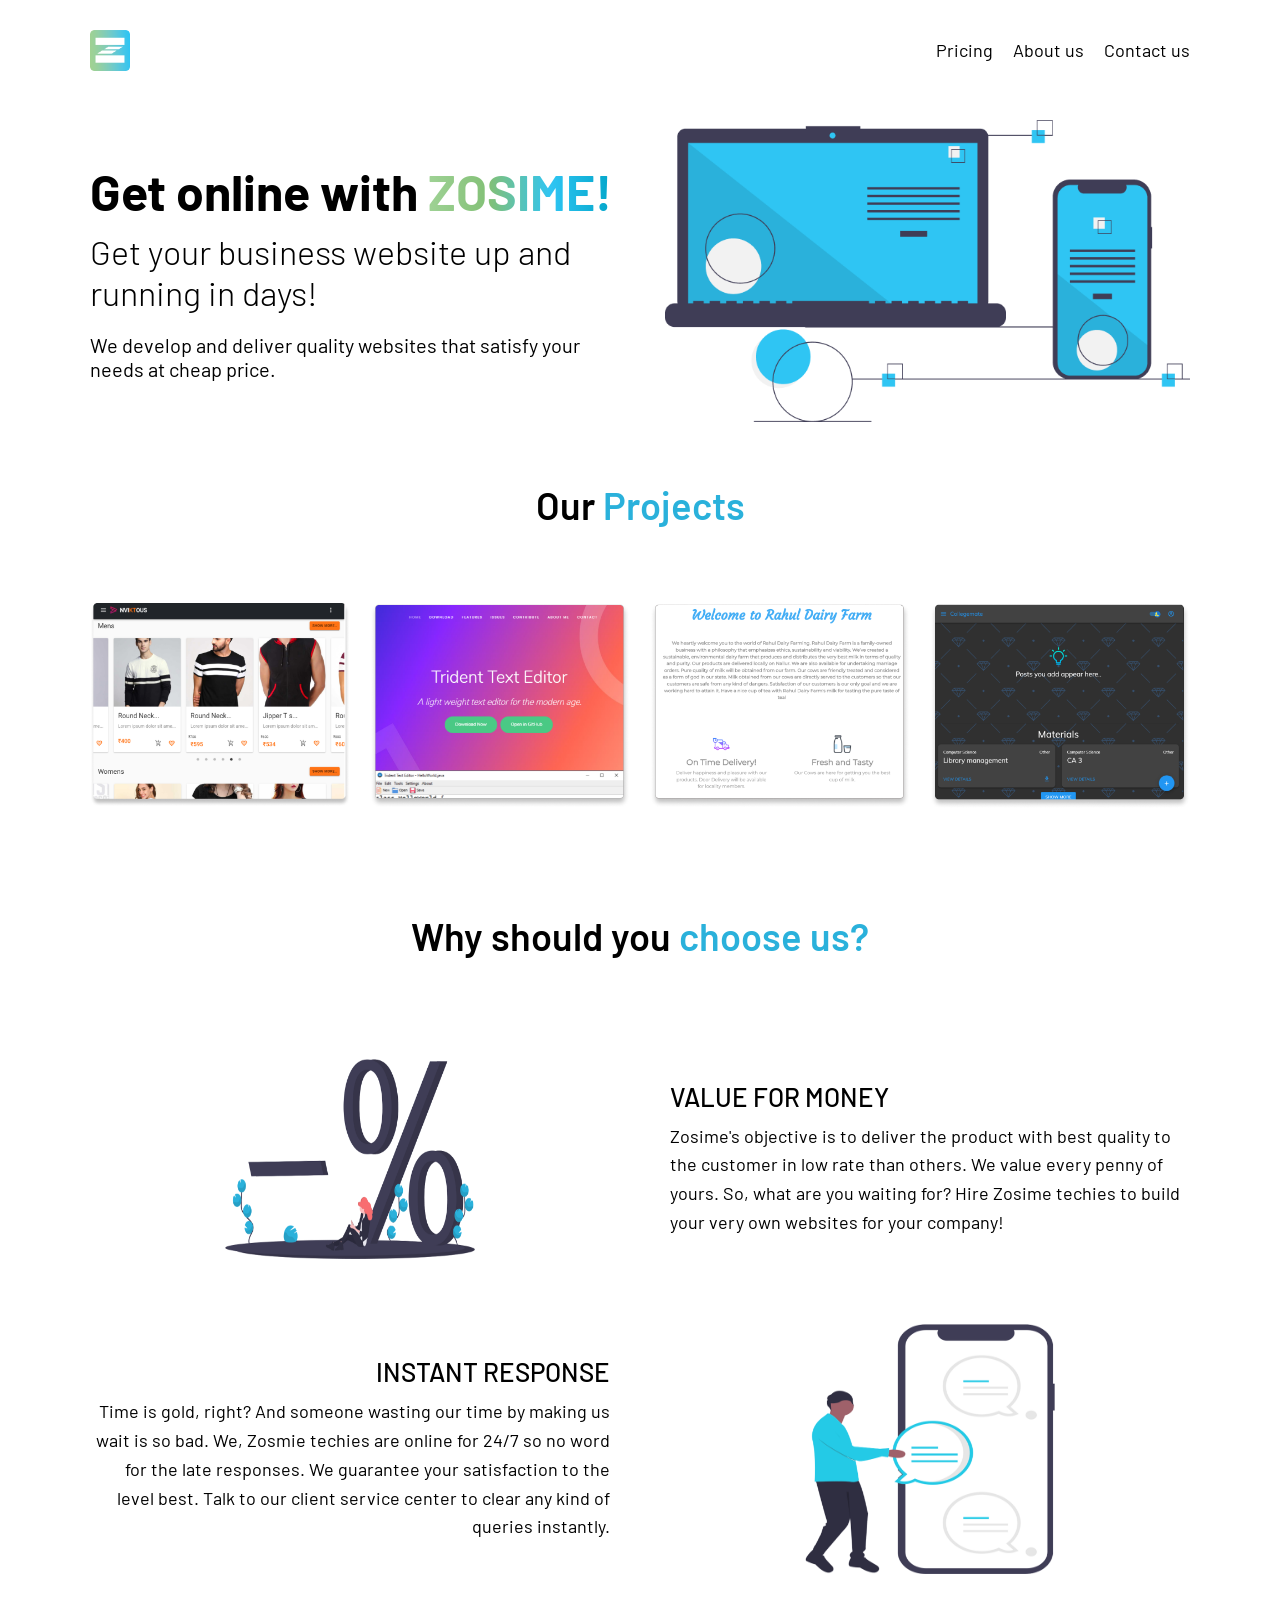
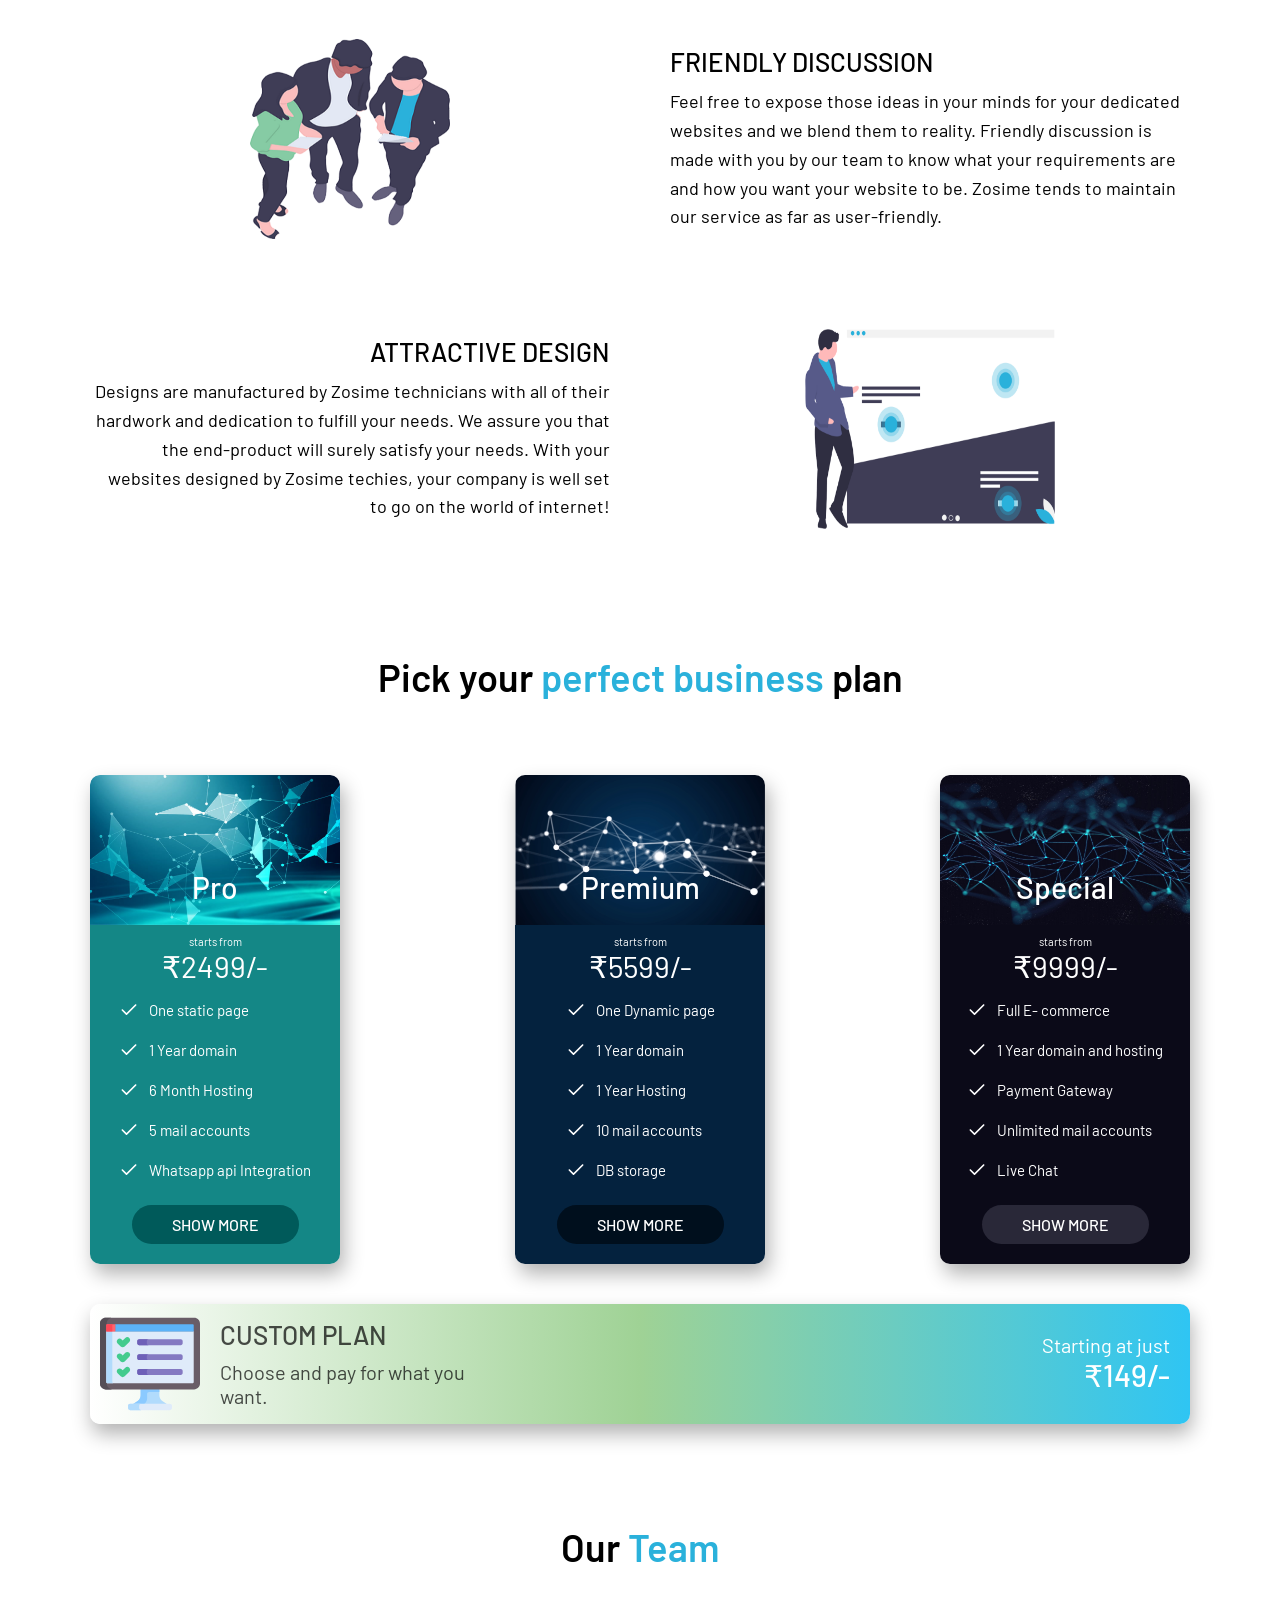
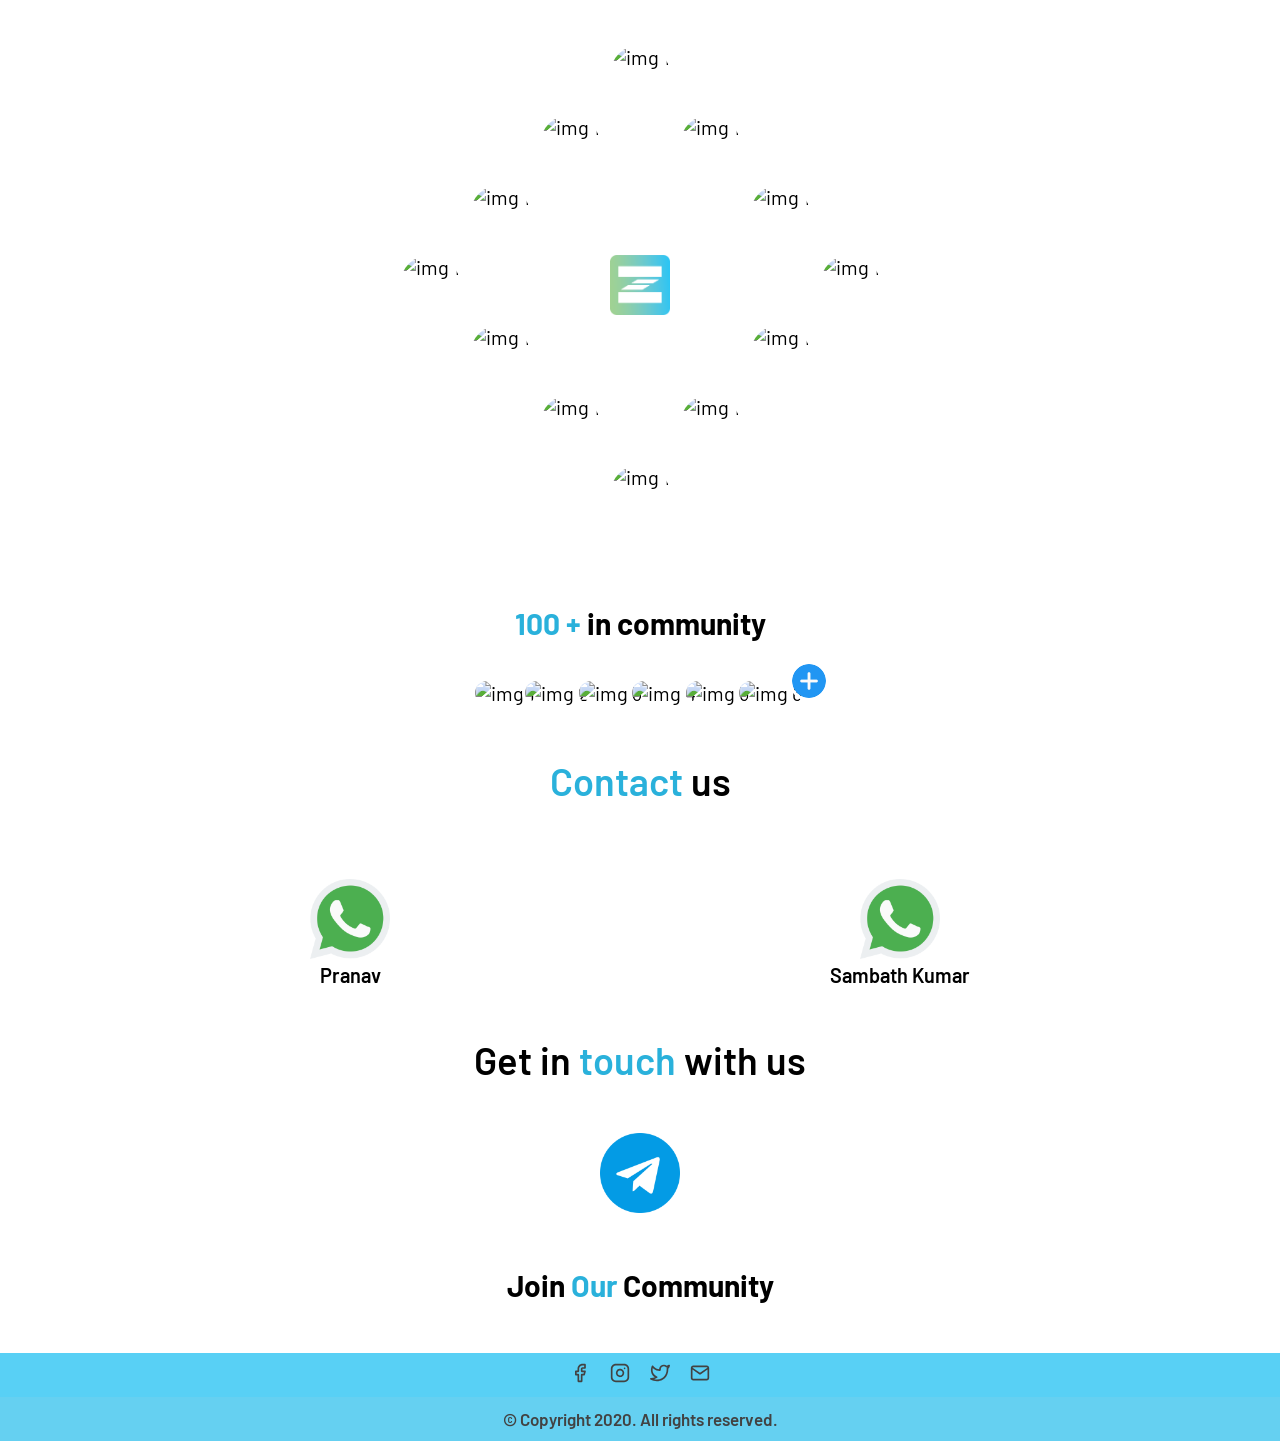
==== commit 5598eeb5: "unwanted firebase  cdn removed from html" ====
--- a/index.html
+++ b/index.html
@@ -421,7 +421,8 @@
           <use xlink:href="icons/sprite.svg#icon-twitter"></use>
         </svg>
       </a>
-      <a href="mailto:zosimetech@gmail.com" class="footer__social--link">
+      <a href="https://mail.google.com/mail/u/1/#inbox?compose=CllgCHrglpNfLfHXqsJZwRjcStNXRRQGnGRbCSNkwMPsQWwHLfQWntzXPTZvwQJRXLcZKVpGmxq"
+        class="footer__social--link">
         <svg class="footer__social--icon">
           <use xlink:href="icons/sprite.svg#icon-mail"></use>
         </svg>
@@ -481,7 +482,9 @@
       <div class="popup__terms">
         <h4 class="popup__terms--heading">Terms and Conditions:</h4>
         <p class="popup__terms--text">
-          *Initial payment of 25% should be paid before starting of project. Payment will not be refunded once project has started. Charges may vary as per your need. The price mentioned is only applicable for above criteria with minimum requirements. Domain charges may vary according to your name.
+          *Initial payment of 25% should be paid before starting of project. Payment will not be refunded once project
+          has started. Charges may vary as per your need. The price mentioned is only applicable for above criteria with
+          minimum requirements. Domain charges may vary according to your name.
         </p>
       </div>
     </div>
@@ -551,15 +554,6 @@
     </div>
   </div>
 
-  <!-- The core Firebase JS SDK is always required and must be listed first -->
-  <script src="/__/firebase/7.17.1/firebase-app.js"></script>
-
-  <!-- TODO: Add SDKs for Firebase products that you want to use
-      https://firebase.google.com/docs/web/setup#available-libraries -->
-  <script src="/__/firebase/7.17.1/firebase-analytics.js"></script>
-
-  <!-- Initialize Firebase -->
-  <script src="/__/firebase/init.js"></script>
 
   <!-- JQuery CDN Link -->
   <script src="https://cdnjs.cloudflare.com/ajax/libs/jquery/3.5.1/jquery.min.js"></script>
@@ -571,4 +565,5 @@
   <script src="js/script.js"></script>
 
 </body>
+
 </html>
--- a/css/style.min.css
+++ b/css/style.min.css
@@ -1 +1 @@
-.u-upper{text-transform:uppercase}.u-image-full-size{width:100%;object-fit:cover;object-position:center}.u-mb-large{margin-bottom:7.5rem !important}.u-iblock{display:inline-block}.u-margin-tb-xl{margin-top:20rem !important;margin-bottom:20rem !important}.u-margin-tb-medium{margin-top:10rem !important;margin-bottom:10rem !important}.u-margin-tb-small{margin-top:5rem !important;margin-bottom:5rem !important}@keyframes rotate{0%{transform:rotate(0)}100%{transform:rotate(360deg);>img{transform:rotate(-360deg)}}}*,*::before,*::after{margin:0;padding:0;box-sizing:inherit}html{font-family:'Barlow', -apple-system, BlinkMacSystemFont, 'Segoe UI', Roboto, Oxygen, Ubuntu, Cantarell, 'Open Sans', 'Helvetica Neue', sans-serif;font-size:62.5%;scroll-behavior:smooth}@media only screen and (max-width: 56.25em){html{font-size:56.25%}}@media only screen and (max-width: 37.5em){html{font-size:50%}}@media only screen and (min-width: 112.5em){html{font-size:75%}}body{box-sizing:border-box}::selection{background-color:#03a6ca;color:#fff;display:inline-block}h1{font-size:5rem}h2{font-size:3.8rem;font-weight:600}h3{font-size:3rem}h4{font-size:2.6rem;font-weight:500;text-transform:uppercase;margin-bottom:1rem}h5{font-size:2rem;font-weight:600}h6{font-size:1.8rem;font-weight:600}body{font-size:2rem}.heading-primary{margin-bottom:1rem}@media only screen and (max-width: 56.25em){.heading-primary{font-size:4.5rem}}@media only screen and (max-width: 37.5em){.heading-primary{font-size:3.6rem}}.heading-secondary{font-size:3.4rem;font-weight:300;margin-bottom:2rem}@media only screen and (max-width: 56.25em){.heading-secondary{font-size:3rem}}@media only screen and (max-width: 37.5em){.heading-secondary{font-size:2rem}}.description{font-size:1.8rem;line-height:1.6em}.section-title{text-align:center}.section-title span{color:#2ab1db}.masked-text{background:linear-gradient(to right, #9fd295, #82c076, #2fc5f3, #03a6ca);background-clip:text;-webkit-background-clip:text;color:transparent}.btn,.btn btn:link,.btn btn:visited{cursor:pointer;text-transform:uppercase;border:none;padding:1.2rem 4.5rem;border-radius:3.5rem;color:#fff;font:inherit;font-size:2rem;font-weight:500;background-image:linear-gradient(to right, #9fd295, #24bceb);box-shadow:0 0.5rem 1rem rgba(0,0,0,0.4);transition:all 0.3s}.btn:hover{transform:translateY(-3px);box-shadow:0 1rem 2rem rgba(0,0,0,0.4)}.btn:active{transform:translateY(-1px);box-shadow:0 0.6rem 1.2rem rgba(0,0,0,0.4)}.btn:focus{outline:none}.pricing__card{border-radius:1rem;overflow:hidden;box-shadow:0.4rem 1rem 2rem rgba(0,0,0,0.3);transition:all .2s}.pricing__card:hover{transform:scale(1.03);box-shadow:0.4rem 1rem 2rem rgba(0,0,0,0.5)}.pricing__card--content{text-align:center;padding:1rem 2rem;cursor:default}.pricing__card--content p{font-size:1.1rem}.pricing__card--content h3{font-weight:400}.pricing__card--1{grid-column:2 / 3}.pricing__card--1 .pricing__card--content{background-color:#148786}.pricing__card--2{grid-column:4 / 5}.pricing__card--2 .pricing__card--content{background-color:#04223e}.pricing__card--3{grid-column:6 / 7}.pricing__card--3 .pricing__card--content{background-color:#0b0a18}.pricing__card--banner{position:relative}.pricing__card--banner img{width:25rem;height:15rem;display:block}.pricing__card--banner h3{position:absolute;left:50%;top:75%;transform:translate(-50%, -50%);font-weight:500}.popup{height:100vh;width:100%;position:fixed;top:0;left:0;background-color:rgba(255,255,255,0.8);z-index:9999;opacity:0;visibility:hidden;transition:all 0.2s;backdrop-filter:blur(0.3rem)}.popup:target{opacity:1;visibility:visible}.popup__close{color:#2fc5f3;position:absolute;top:3rem;right:4rem;text-decoration:none;display:inline-block;font-size:4rem}.popup:target .popup__content{transform:scale(1) translate(-50%, -50%)}.popup__content{position:absolute;top:50%;left:50%;transform:translate(-50%, -50%);position:relative;width:60%;height:45rem;color:#eee;border-radius:0.5rem;box-shadow:0 2rem 4rem rgba(0,0,0,0.2);display:flex;flex-direction:column;overflow:hidden;justify-content:center;transform:scale(0);transition:scale 0.3s}@media only screen and (max-width: 56.25em){.popup__content{width:80%}}@media only screen and (max-width: 37.5em){.popup__content{width:100%;height:100vh !important}}.popup__content--pro{background-color:#148786}.popup__content--premium{background-color:#04223e}.popup__content--special{background-color:#0b0a18}.popup__title{font-size:20rem;position:absolute;right:-5%;top:60%;transform:translateY(-50%);text-transform:uppercase;color:rgba(255,255,255,0.1)}@media only screen and (max-width: 56.25em){.popup__title{font-size:15rem}}.popup__details,.popup__terms{margin:3rem 4rem;font-size:1.3rem}@media only screen and (max-width: 56.25em){.popup__details,.popup__terms{margin:2rem 3rem}}@media only screen and (max-width: 37.5em){.popup__details,.popup__terms{margin:1rem 1.5rem}}.popup__list{font-size:1.6rem;margin-left:2rem}.popup__item{margin:0.5rem auto}.divider-huge{width:100%;height:25rem;background-color:#2ab1db;transform:skewY(-5deg) translateY(-50%);margin-bottom:-10rem}.footer__social{background-color:rgba(47,197,243,0.8);display:flex;justify-content:center;align-items:center}.footer__social--link{display:inline-block;fill:#424242}.footer__social--link:hover{fill:#eee}.footer__social--icon{height:2rem;width:2rem;margin:1rem}.footer__copyright{background-color:rgba(36,188,235,0.7);color:#424242;text-align:center;font-weight:600;font-size:1.7rem;padding:1.2rem}.hero{max-width:110rem;margin:0 auto;height:100vh;position:relative}@media only screen and (max-width: 75em){.hero{max-width:90%}}@media only screen and (max-width: 56.25em){.hero{height:80vh}}.hero-inner{display:grid;grid-template-columns:repeat(2, 1fr);grid-template-rows:max-content;grid-gap:5rem;position:absolute;width:100%;top:50%;transform:translateY(-50%)}@media only screen and (max-width: 37.5em){.hero-inner{grid-template-columns:1fr;grid-template-rows:repeat(2, max-content);transform:none;top:25%}}.hero__text{display:flex;flex-direction:column;justify-content:center}.hero__illustration{display:flex;flex-direction:column;justify-content:center}@media only screen and (max-width: 37.5em){.hero__illustration{max-width:80%;margin:auto}}@media only screen and (max-width: 37.5em){.hero__paragraph{font-size:1.6rem}}.feature{max-width:110rem;margin:0 auto}@media only screen and (max-width: 75em){.feature{max-width:90%}}.feature__container{display:grid;grid-template-columns:repeat(2, 1fr);grid-template-rows:repeat(4, 1fr);justify-items:center;align-items:center;row-gap:4rem;column-gap:6rem}@media only screen and (max-width: 37.5em){.feature__container{grid-template-columns:1fr;grid-template-rows:repeat(8, 1fr)}}.feature__image{width:25rem;height:20rem;display:block}.feature__image--1{grid-column:1 / 2;grid-row:1 / 2}@media only screen and (max-width: 37.5em){.feature__image--1{grid-column:1 / 2;grid-row:1 / 2}}.feature__image--2{grid-column:2 / 3;grid-row:2 / 3;height:25rem}@media only screen and (max-width: 37.5em){.feature__image--2{grid-column:1 / 2;grid-row:3 / 4}}.feature__image--3{grid-column:1 / 2;grid-row:3 / 4;width:20rem}@media only screen and (max-width: 37.5em){.feature__image--3{grid-column:1 / 2;grid-row:5 / 6}}.feature__image--4{grid-column:2 / 3;grid-row:4 / 5}@media only screen and (max-width: 37.5em){.feature__image--4{grid-column:1 / 2;grid-row:7 / 8}}.feature__text--1{grid-column:2 / 3;grid-row:1 / 2;text-align:left;align-self:center}@media only screen and (max-width: 37.5em){.feature__text--1{grid-column:1 / 2;grid-row:2 / 3;text-align:center}}.feature__text--2{grid-column:1 / 2;grid-row:2 / 3;text-align:right;align-self:center}@media only screen and (max-width: 37.5em){.feature__text--2{grid-column:1 / 2;grid-row:4 / 5;text-align:center}}.feature__text--3{grid-column:2 / 3;grid-row:3 / 4;text-align:left;align-self:center}@media only screen and (max-width: 37.5em){.feature__text--3{grid-column:1 / 2;grid-row:6 / 7;text-align:center}}.feature__text--4{grid-column:1 / 2;grid-row:4 / 5;text-align:right;align-self:center}@media only screen and (max-width: 37.5em){.feature__text--4{grid-column:1 / 2;grid-row:8 / 9;text-align:center}}.nav{position:absolute;top:0;left:0;width:100%;z-index:9999}.nav,.nav>*{transition:all 0.3s ease}.nav-container{max-width:110rem;margin:0 auto;padding:3rem 0;display:flex;font-size:1.8rem;align-items:center;z-index:9999}@media only screen and (max-width: 75em){.nav-container{max-width:90%}}.nav__brand{flex-shrink:0;height:4rem;width:4rem;margin-right:auto;z-index:1001}.nav__brand-image{width:100%;object-fit:contain;object-position:center}.nav__items{list-style:none;display:flex}@media only screen and (max-width: 31.25em){.nav__items{position:fixed;right:0;max-height:0;width:100%;top:7.5rem;background-color:#fff;display:flex;flex-direction:column;align-items:flex-start;transform:translateY(-150%);padding:1rem 2.5rem;opacity:0;transition:all 0.3s}}.nav__item:not(:last-child){margin-right:2rem}@media only screen and (max-width: 31.25em){.nav__item{margin:0.5rem 0}}.nav__link{text-decoration:none;color:#000}.nav__link:hover{color:#2ab1db;font-weight:500}.nav-active{transform:translateY(0%);opacity:1;max-height:300rem}.sticky{position:fixed;top:0;left:0;width:100%;background:linear-gradient(to right, #9fd295, #82c076, #2fc5f3, #2ab1db);z-index:1000;box-shadow:0 3px 0.6rem rgba(0,0,0,0.2);transition:all 0.3s ease-out}.sticky>.nav-container{padding:2rem 0}.sticky .nav__link{color:#000}.sticky .nav__link:hover{color:#fff;font-weight:500}@media only screen and (max-width: 31.25em){.sticky .nav__link:hover{color:#2ab1db}}.burger{display:none;cursor:pointer}@media only screen and (max-width: 31.25em){.burger{display:block;transform:rotate(180deg)}}.burger .burger__line{position:relative;transform:translateY(1rem);width:3rem}.burger .burger__line,.burger .burger__line::before,.burger .burger__line::after{height:2px;background-color:#82c076;display:inline-block}.burger .burger__line::before,.burger .burger__line::after{content:"";width:3rem;position:absolute;left:0;transition:all 0.2s}.burger .burger__line::before{top:-0.8rem}.burger .burger__line::after{top:0.9rem}.burger .burger__line--toggle{background-color:transparent !important}.burger .burger__line--toggle::before{top:0;transform:rotate(135deg)}.burger .burger__line--toggle::after{top:0;transform:rotate(-135deg)}.white-bg-bar,.white-bg-bar::before,.white-bg-bar::after{background-color:#fff !important}.pricing{text-align:center;max-width:110rem;margin:0 auto}@media only screen and (max-width: 75em){.pricing{max-width:90%}}.pricing__container{display:grid;grid-template-columns:min-content 1fr min-content 1fr min-content;color:#fff}@media only screen and (max-width: 56.25em){.pricing__container{grid-template-columns:1fr min-content 1fr;grid-row-gap:2.5rem}}.pricing__detail{list-style:none;text-align:left;font-size:1.5rem;display:inline-block;margin:1.5rem auto}.pricing__item{display:flex;align-items:center}.pricing__item:not(:last-child){margin-bottom:2rem}.pricing__item--icon{height:2rem;width:2rem;margin-right:1rem;fill:#fff}.pricing__item--icon-mod{transform:rotate(45deg)}.pricing__btn{border:none;text-transform:uppercase;text-decoration:none;padding:1rem 4rem;border-radius:2.5rem;color:inherit;font:inherit;margin:1rem 0;outline:none;font-size:1.6rem;font-weight:500;display:inline-block;transition:all 0.5s;text-decoration:none}.pricing__btn--basic{background-color:#005a5a}.pricing__btn--pro{background-color:#000f1d}.pricing__btn--premium{background-color:#292838}.pricing__btn:hover{background-color:#f7f7f7;color:#000;cursor:pointer}.pricing__card--1{grid-row:1/2;grid-column:1/2}@media only screen and (max-width: 56.25em){.pricing__card--1{grid-row:1/2;grid-column:2/3}}.pricing__card--2{grid-row:1/2;grid-column:3/4}@media only screen and (max-width: 56.25em){.pricing__card--2{grid-row:2/3;grid-column:2/3}}.pricing__card--3{grid-row:1/2;grid-column:5/6}@media only screen and (max-width: 56.25em){.pricing__card--3{grid-row:3/4;grid-column:2/3}}.custom{box-shadow:0.2rem 1rem 2rem rgba(0,0,0,0.3);transition:all 0.2s;background-image:linear-gradient(to right, #fff, #9fd295, #2fc5f3);margin-top:4rem;padding:1rem;display:flex;border-radius:1rem;justify-content:space-between;align-items:center}.custom:hover{transform:scale(1.03);box-shadow:0.4rem 0.8rem 2rem rgba(0,0,0,0.5)}.custom__link{color:inherit}.custom__link:link,.custom__link:visited{text-decoration:none;color:#fff;transition:all 0.3s}@media only screen and (max-width: 37.5em){.custom{flex-direction:column;background-image:none;background-color:#2fc5f3}}.custom--top{flex-basis:40rem;display:flex;justify-content:space-between;align-items:center}@media only screen and (max-width: 37.5em){.custom--top{flex-basis:100%;justify-content:space-around;width:100%}}.custom--logo{width:10rem;height:10rem}.custom--text{color:rgba(0,0,0,0.7);margin-left:2rem;text-align:left}.custom--price{margin-right:1rem;text-align:right;color:#fff}.custom--price h3{font-weight:500}@media only screen and (max-width: 37.5em){.custom--price{text-align:center;color:#000}}.project{max-width:110rem;margin:0 auto;text-align:center}@media only screen and (max-width: 75em){.project{max-width:90%}}.project__container{display:grid;grid-template-columns:repeat(4, 1fr);grid-gap:2rem;margin-bottom:6rem}@media only screen and (max-width: 56.25em){.project__container{grid-template-columns:repeat(2, 1fr)}}.project__card img{width:100%;object-fit:fill;transition:all 0.3s}.project__card img:hover{transform:translateY(-1rem) scale(1.05)}.about .my__team{display:grid;grid-template-columns:repeat(7, min-content);justify-content:center;grid-gap:1rem;margin-bottom:8rem}@media only screen and (max-width: 31.25em){.about .my__team{grid-gap:0.5rem}}.about .my__team--photo{width:6rem;height:6rem;border-radius:100px}@media only screen and (max-width: 31.25em){.about .my__team--photo{width:3rem;height:3rem}}.about .my__team--photo-1{grid-column:4 / 5}.about .my__team--photo-2{grid-column:3 / 4}.about .my__team--photo-3{grid-column:5 / 6}.about .my__team--photo-4{grid-column:2 / 3}.about .my__team--photo-5{grid-column:6 / 7}.about .my__team--photo-6{grid-column:1 / 2}.about .my__team--photo-7{grid-column:7 / 8}.about .my__team--photo-8{grid-column:2 / 3}.about .my__team--photo-9{grid-column:6 / 7}.about .my__team--photo-10{grid-column:3 / 4}.about .my__team--photo-11{grid-column:5 / 6}.about .my__team--photo-12{grid-column:4 / 5}.about .my__team--photo-logo{grid-column:4 / 5;grid-row:4 / 5;width:6rem;height:6rem}@media only screen and (max-width: 31.25em){.about .my__team--photo-logo{width:3rem;height:3rem}}.community{text-align:center;margin-top:2rem}.community--photo{width:4rem;height:4rem;border-radius:100px;margin-right:-2rem;border:3px solid #fff}@media only screen and (max-width: 31.25em){.community--photo{width:3rem;height:3rem;margin-right:-1rem}}.contact{max-width:110rem;margin:0 auto}@media only screen and (max-width: 75em){.contact{max-width:90%}}.contact__logo{width:8rem;height:8rem}@media only screen and (max-width: 37.5em){.contact__logo{width:6rem;height:6rem}}.contact__container{display:flex;justify-content:space-around}.contact__container a:link,.contact__container a:visited{text-align:center;text-decoration:none;color:#000;transition:all 0.3s}.contact__container a:hover{transform:translateY(-1rem) scale(1.05)}.contact__community{display:flex;justify-content:center}.contact__community a:link,.contact__community a:visited{text-decoration:none;transition:all 0.3s}.contact__community a:hover{transform:translateY(-1rem) scale(1.05)}
+.u-upper{text-transform:uppercase}.u-image-full-size{width:100%;object-fit:cover;object-position:center}.u-mb-large{margin-bottom:7.5rem !important}.u-iblock{display:inline-block}.u-margin-tb-xl{margin-top:20rem !important;margin-bottom:20rem !important}.u-margin-tb-medium{margin-top:10rem !important;margin-bottom:10rem !important}.u-margin-tb-small{margin-top:5rem !important;margin-bottom:5rem !important}*,*::before,*::after{margin:0;padding:0;box-sizing:inherit}html{font-family:'Barlow', -apple-system, BlinkMacSystemFont, 'Segoe UI', Roboto, Oxygen, Ubuntu, Cantarell, 'Open Sans', 'Helvetica Neue', sans-serif;font-size:62.5%;scroll-behavior:smooth}@media only screen and (max-width: 56.25em){html{font-size:56.25%}}@media only screen and (max-width: 37.5em){html{font-size:50%}}@media only screen and (min-width: 112.5em){html{font-size:75%}}body{box-sizing:border-box}::selection{background-color:#03a6ca;color:#fff;display:inline-block}h1{font-size:5rem}h2{font-size:3.8rem;font-weight:600}h3{font-size:3rem}h4{font-size:2.6rem;font-weight:500;text-transform:uppercase;margin-bottom:1rem}h5{font-size:2rem;font-weight:600}h6{font-size:1.8rem;font-weight:600}body{font-size:2rem}.heading-primary{margin-bottom:1rem}@media only screen and (max-width: 56.25em){.heading-primary{font-size:4.5rem}}@media only screen and (max-width: 37.5em){.heading-primary{font-size:3.6rem}}.heading-secondary{font-size:3.4rem;font-weight:300;margin-bottom:2rem}@media only screen and (max-width: 56.25em){.heading-secondary{font-size:3rem}}@media only screen and (max-width: 37.5em){.heading-secondary{font-size:2rem}}.description{font-size:1.8rem;line-height:1.6em}.section-title{text-align:center}.section-title span{color:#2ab1db}.masked-text{background:linear-gradient(to right, #9fd295, #82c076, #2fc5f3, #03a6ca);background-clip:text;-webkit-background-clip:text;color:transparent}.btn,.btn btn:link,.btn btn:visited{cursor:pointer;text-transform:uppercase;border:none;padding:1.2rem 4.5rem;border-radius:3.5rem;color:#fff;font:inherit;font-size:2rem;font-weight:500;background-image:linear-gradient(to right, #9fd295, #24bceb);box-shadow:0 0.5rem 1rem rgba(0,0,0,0.4);transition:all 0.3s}.btn:hover{transform:translateY(-3px);box-shadow:0 1rem 2rem rgba(0,0,0,0.4)}.btn:active{transform:translateY(-1px);box-shadow:0 0.6rem 1.2rem rgba(0,0,0,0.4)}.btn:focus{outline:none}.pricing__card{border-radius:1rem;overflow:hidden;box-shadow:0.4rem 1rem 2rem rgba(0,0,0,0.3);transition:all .2s}.pricing__card:hover{transform:scale(1.03);box-shadow:0.4rem 1rem 2rem rgba(0,0,0,0.5)}.pricing__card--content{text-align:center;padding:1rem 2rem;cursor:default}.pricing__card--content p{font-size:1.1rem}.pricing__card--content h3{font-weight:400}.pricing__card--1{grid-column:2 / 3}.pricing__card--1 .pricing__card--content{background-color:#148786}.pricing__card--2{grid-column:4 / 5}.pricing__card--2 .pricing__card--content{background-color:#04223e}.pricing__card--3{grid-column:6 / 7}.pricing__card--3 .pricing__card--content{background-color:#0b0a18}.pricing__card--banner{position:relative}.pricing__card--banner img{width:25rem;height:15rem;display:block}.pricing__card--banner h3{position:absolute;left:50%;top:75%;transform:translate(-50%, -50%);font-weight:500}.popup{height:100vh;width:100%;position:fixed;top:0;left:0;background-color:rgba(255,255,255,0.8);z-index:9999;opacity:0;visibility:hidden;transition:all 0.2s;backdrop-filter:blur(0.3rem)}.popup:target{opacity:1;visibility:visible}.popup__close{color:#2fc5f3;position:absolute;top:3rem;right:4rem;text-decoration:none;display:inline-block;font-size:4rem}.popup:target .popup__content{transform:scale(1) translate(-50%, -50%)}.popup__content{position:absolute;top:50%;left:50%;transform:translate(-50%, -50%);position:relative;width:60%;height:45rem;color:#eee;border-radius:0.5rem;box-shadow:0 2rem 4rem rgba(0,0,0,0.2);display:flex;flex-direction:column;overflow:hidden;justify-content:center;transform:scale(0);transition:scale 0.3s}@media only screen and (max-width: 56.25em){.popup__content{width:80%}}@media only screen and (max-width: 37.5em){.popup__content{width:100%;height:100vh !important}}.popup__content--pro{background-color:#148786}.popup__content--premium{background-color:#04223e}.popup__content--special{background-color:#0b0a18}.popup__title{font-size:20rem;position:absolute;right:-5%;top:60%;transform:translateY(-50%);text-transform:uppercase;color:rgba(255,255,255,0.1)}@media only screen and (max-width: 56.25em){.popup__title{font-size:15rem}}.popup__details,.popup__terms{margin:3rem 4rem;font-size:1.3rem}@media only screen and (max-width: 56.25em){.popup__details,.popup__terms{margin:2rem 3rem}}@media only screen and (max-width: 37.5em){.popup__details,.popup__terms{margin:1rem 1.5rem}}.popup__list{font-size:1.6rem;margin-left:2rem}.popup__item{margin:0.5rem auto}.divider-huge{width:100%;height:25rem;background-color:#2ab1db;transform:skewY(-5deg) translateY(-50%);margin-bottom:-10rem}.footer__social{background-color:rgba(47,197,243,0.8);display:flex;justify-content:center;align-items:center}.footer__social--link{display:inline-block;fill:#424242}.footer__social--link:hover{fill:#eee}.footer__social--icon{height:2rem;width:2rem;margin:1rem}.footer__copyright{background-color:rgba(36,188,235,0.7);color:#424242;text-align:center;font-weight:600;font-size:1.7rem;padding:1.2rem}.hero{max-width:110rem;margin:0 auto;margin-top:12rem;margin-bottom:6rem}@media only screen and (max-width: 75em){.hero{max-width:90%}}.hero-inner{display:grid;grid-template-columns:repeat(2, 1fr);grid-template-rows:max-content;grid-gap:5rem}@media only screen and (max-width: 37.5em){.hero-inner{grid-template-columns:1fr;grid-template-rows:repeat(2, max-content)}}.hero__text{display:flex;flex-direction:column;justify-content:center}.hero__illustration{display:flex;flex-direction:column;justify-content:center}@media only screen and (max-width: 37.5em){.hero__illustration{max-width:80%;margin:auto}}@media only screen and (max-width: 37.5em){.hero__paragraph{font-size:1.6rem}}.feature{max-width:110rem;margin:0 auto}@media only screen and (max-width: 75em){.feature{max-width:90%}}.feature__container{display:grid;grid-template-columns:repeat(2, 1fr);grid-template-rows:repeat(4, 1fr);justify-items:center;align-items:center;row-gap:4rem;column-gap:6rem}@media only screen and (max-width: 37.5em){.feature__container{grid-template-columns:1fr;grid-template-rows:repeat(8, 1fr)}}.feature__image{width:25rem;height:20rem;display:block}.feature__image--1{grid-column:1 / 2;grid-row:1 / 2}@media only screen and (max-width: 37.5em){.feature__image--1{grid-column:1 / 2;grid-row:1 / 2}}.feature__image--2{grid-column:2 / 3;grid-row:2 / 3;height:25rem}@media only screen and (max-width: 37.5em){.feature__image--2{grid-column:1 / 2;grid-row:3 / 4}}.feature__image--3{grid-column:1 / 2;grid-row:3 / 4;width:20rem}@media only screen and (max-width: 37.5em){.feature__image--3{grid-column:1 / 2;grid-row:5 / 6}}.feature__image--4{grid-column:2 / 3;grid-row:4 / 5}@media only screen and (max-width: 37.5em){.feature__image--4{grid-column:1 / 2;grid-row:7 / 8}}.feature__text--1{grid-column:2 / 3;grid-row:1 / 2;text-align:left;align-self:center}@media only screen and (max-width: 37.5em){.feature__text--1{grid-column:1 / 2;grid-row:2 / 3;text-align:center}}.feature__text--2{grid-column:1 / 2;grid-row:2 / 3;text-align:right;align-self:center}@media only screen and (max-width: 37.5em){.feature__text--2{grid-column:1 / 2;grid-row:4 / 5;text-align:center}}.feature__text--3{grid-column:2 / 3;grid-row:3 / 4;text-align:left;align-self:center}@media only screen and (max-width: 37.5em){.feature__text--3{grid-column:1 / 2;grid-row:6 / 7;text-align:center}}.feature__text--4{grid-column:1 / 2;grid-row:4 / 5;text-align:right;align-self:center}@media only screen and (max-width: 37.5em){.feature__text--4{grid-column:1 / 2;grid-row:8 / 9;text-align:center}}.nav{position:absolute;top:0;left:0;width:100%;z-index:9999}.nav,.nav>*{transition:all 0.3s ease}.nav-container{max-width:110rem;margin:0 auto;padding:3rem 0;display:flex;font-size:1.8rem;align-items:center;z-index:9999}@media only screen and (max-width: 75em){.nav-container{max-width:90%}}.nav__brand{flex-shrink:0;height:4rem;width:4rem;margin-right:auto;z-index:1001}.nav__brand-image{width:100%;object-fit:contain;object-position:center}.nav__items{list-style:none;display:flex}@media only screen and (max-width: 31.25em){.nav__items{position:fixed;right:0;max-height:0;width:100%;top:7.5rem;background-color:#fff;display:flex;flex-direction:column;align-items:flex-start;transform:translateY(-150%);padding:1rem 2.5rem;opacity:0;transition:all 0.3s}}.nav__item:not(:last-child){margin-right:2rem}@media only screen and (max-width: 31.25em){.nav__item{margin:0.5rem 0}}.nav__link{text-decoration:none;color:#000}.nav__link:hover{color:#2ab1db;font-weight:500}.nav-active{transform:translateY(0%);opacity:1;max-height:300rem}.sticky{position:fixed;top:0;left:0;width:100%;background:linear-gradient(to right, #9fd295, #82c076, #2fc5f3, #2ab1db);z-index:1000;box-shadow:0 3px 0.6rem rgba(0,0,0,0.2);transition:all 0.3s ease-out}.sticky>.nav-container{padding:2rem 0}.sticky .nav__link{color:#000}.sticky .nav__link:hover{color:#fff;font-weight:500}@media only screen and (max-width: 31.25em){.sticky .nav__link:hover{color:#2ab1db}}.burger{display:none;cursor:pointer}@media only screen and (max-width: 31.25em){.burger{display:block;transform:rotate(180deg)}}.burger .burger__line{position:relative;transform:translateY(1rem);width:3rem}.burger .burger__line,.burger .burger__line::before,.burger .burger__line::after{height:2px;background-color:#82c076;display:inline-block}.burger .burger__line::before,.burger .burger__line::after{content:"";width:3rem;position:absolute;left:0;transition:all 0.2s}.burger .burger__line::before{top:-0.8rem}.burger .burger__line::after{top:0.9rem}.burger .burger__line--toggle{background-color:transparent !important}.burger .burger__line--toggle::before{top:0;transform:rotate(135deg)}.burger .burger__line--toggle::after{top:0;transform:rotate(-135deg)}.white-bg-bar,.white-bg-bar::before,.white-bg-bar::after{background-color:#fff !important}.pricing{text-align:center;max-width:110rem;margin:0 auto}@media only screen and (max-width: 75em){.pricing{max-width:90%}}.pricing__container{display:grid;grid-template-columns:min-content 1fr min-content 1fr min-content;color:#fff}@media only screen and (max-width: 56.25em){.pricing__container{grid-template-columns:1fr min-content 1fr;grid-row-gap:2.5rem}}.pricing__detail{list-style:none;text-align:left;font-size:1.5rem;display:inline-block;margin:1.5rem auto}.pricing__item{display:flex;align-items:center}.pricing__item:not(:last-child){margin-bottom:2rem}.pricing__item--icon{height:2rem;width:2rem;margin-right:1rem;fill:#fff}.pricing__item--icon-mod{transform:rotate(45deg)}.pricing__btn{border:none;text-transform:uppercase;text-decoration:none;padding:1rem 4rem;border-radius:2.5rem;color:inherit;font:inherit;margin:1rem 0;outline:none;font-size:1.6rem;font-weight:500;display:inline-block;transition:all 0.5s;text-decoration:none}.pricing__btn--basic{background-color:#005a5a}.pricing__btn--pro{background-color:#000f1d}.pricing__btn--premium{background-color:#292838}.pricing__btn:hover{background-color:#f7f7f7;color:#000;cursor:pointer}.pricing__card--1{grid-row:1/2;grid-column:1/2}@media only screen and (max-width: 56.25em){.pricing__card--1{grid-row:1/2;grid-column:2/3}}.pricing__card--2{grid-row:1/2;grid-column:3/4}@media only screen and (max-width: 56.25em){.pricing__card--2{grid-row:2/3;grid-column:2/3}}.pricing__card--3{grid-row:1/2;grid-column:5/6}@media only screen and (max-width: 56.25em){.pricing__card--3{grid-row:3/4;grid-column:2/3}}.custom{box-shadow:0.2rem 1rem 2rem rgba(0,0,0,0.3);transition:all 0.2s;background-image:linear-gradient(to right, #fff, #9fd295, #2fc5f3);margin-top:4rem;padding:1rem;display:flex;border-radius:1rem;justify-content:space-between;align-items:center}.custom:hover{transform:scale(1.03);box-shadow:0.4rem 0.8rem 2rem rgba(0,0,0,0.5)}.custom__link{color:inherit}.custom__link:link,.custom__link:visited{text-decoration:none;color:#fff;transition:all 0.3s}@media only screen and (max-width: 37.5em){.custom{flex-direction:column;background-image:none;background-color:#2fc5f3}}.custom--top{flex-basis:40rem;display:flex;justify-content:space-between;align-items:center}@media only screen and (max-width: 37.5em){.custom--top{flex-basis:100%;justify-content:space-around;width:100%}}.custom--logo{width:10rem;height:10rem}.custom--text{color:rgba(0,0,0,0.7);margin-left:2rem;text-align:left}.custom--price{margin-right:1rem;text-align:right;color:#fff}.custom--price h3{font-weight:500}@media only screen and (max-width: 37.5em){.custom--price{text-align:center;color:#000}}.project{max-width:110rem;margin:0 auto;text-align:center}@media only screen and (max-width: 75em){.project{max-width:90%}}.project__container{display:grid;grid-template-columns:repeat(4, 1fr);grid-gap:2rem;margin-bottom:6rem}@media only screen and (max-width: 56.25em){.project__container{grid-template-columns:repeat(2, 1fr)}}.project__card img{width:100%;object-fit:fill;transition:all 0.3s}.project__card img:hover{transform:translateY(-1rem) scale(1.05)}.about .my__team{display:grid;grid-template-columns:repeat(7, min-content);justify-content:center;grid-gap:1rem;margin-bottom:8rem}@media only screen and (max-width: 31.25em){.about .my__team{grid-gap:0.5rem}}.about .my__team--photo{width:6rem;height:6rem;border-radius:100px}@media only screen and (max-width: 31.25em){.about .my__team--photo{width:3rem;height:3rem}}.about .my__team--photo-1{grid-column:4 / 5}.about .my__team--photo-2{grid-column:3 / 4}.about .my__team--photo-3{grid-column:5 / 6}.about .my__team--photo-4{grid-column:2 / 3}.about .my__team--photo-5{grid-column:6 / 7}.about .my__team--photo-6{grid-column:1 / 2}.about .my__team--photo-7{grid-column:7 / 8}.about .my__team--photo-8{grid-column:2 / 3}.about .my__team--photo-9{grid-column:6 / 7}.about .my__team--photo-10{grid-column:3 / 4}.about .my__team--photo-11{grid-column:5 / 6}.about .my__team--photo-12{grid-column:4 / 5}.about .my__team--photo-logo{grid-column:4 / 5;grid-row:4 / 5;width:6rem;height:6rem}@media only screen and (max-width: 31.25em){.about .my__team--photo-logo{width:3rem;height:3rem}}.community{text-align:center;margin-top:2rem}.community--photo{width:4rem;height:4rem;border-radius:100px;margin-right:-2rem;border:3px solid #fff}@media only screen and (max-width: 31.25em){.community--photo{width:3rem;height:3rem;margin-right:-1rem}}.contact{max-width:110rem;margin:0 auto}@media only screen and (max-width: 75em){.contact{max-width:90%}}.contact__logo{width:8rem;height:8rem}@media only screen and (max-width: 37.5em){.contact__logo{width:6rem;height:6rem}}.contact__container{display:flex;justify-content:space-around}.contact__container a:link,.contact__container a:visited{text-align:center;text-decoration:none;color:#000;transition:all 0.3s}.contact__container a:hover{transform:translateY(-1rem) scale(1.05)}.contact__community{display:flex;justify-content:center}.contact__community a:link,.contact__community a:visited{text-decoration:none;transition:all 0.3s}.contact__community a:hover{transform:translateY(-1rem) scale(1.05)}
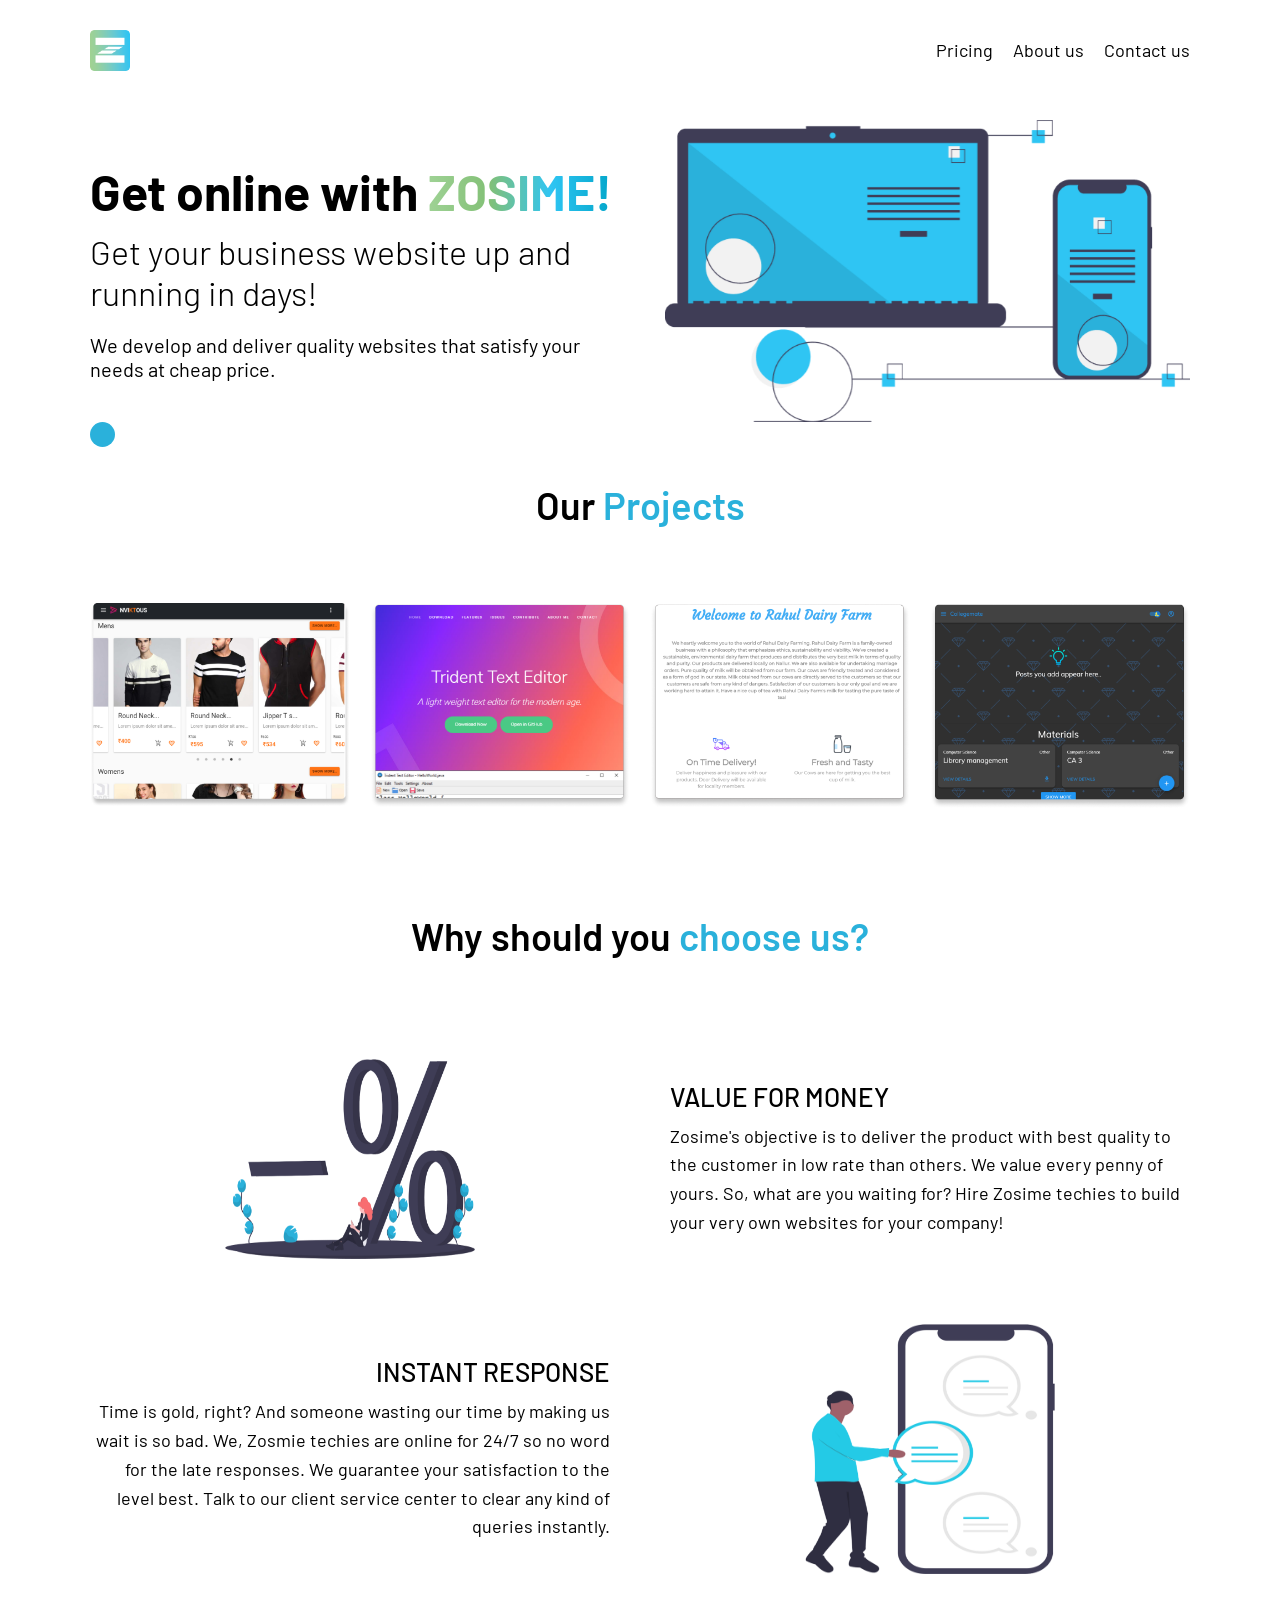
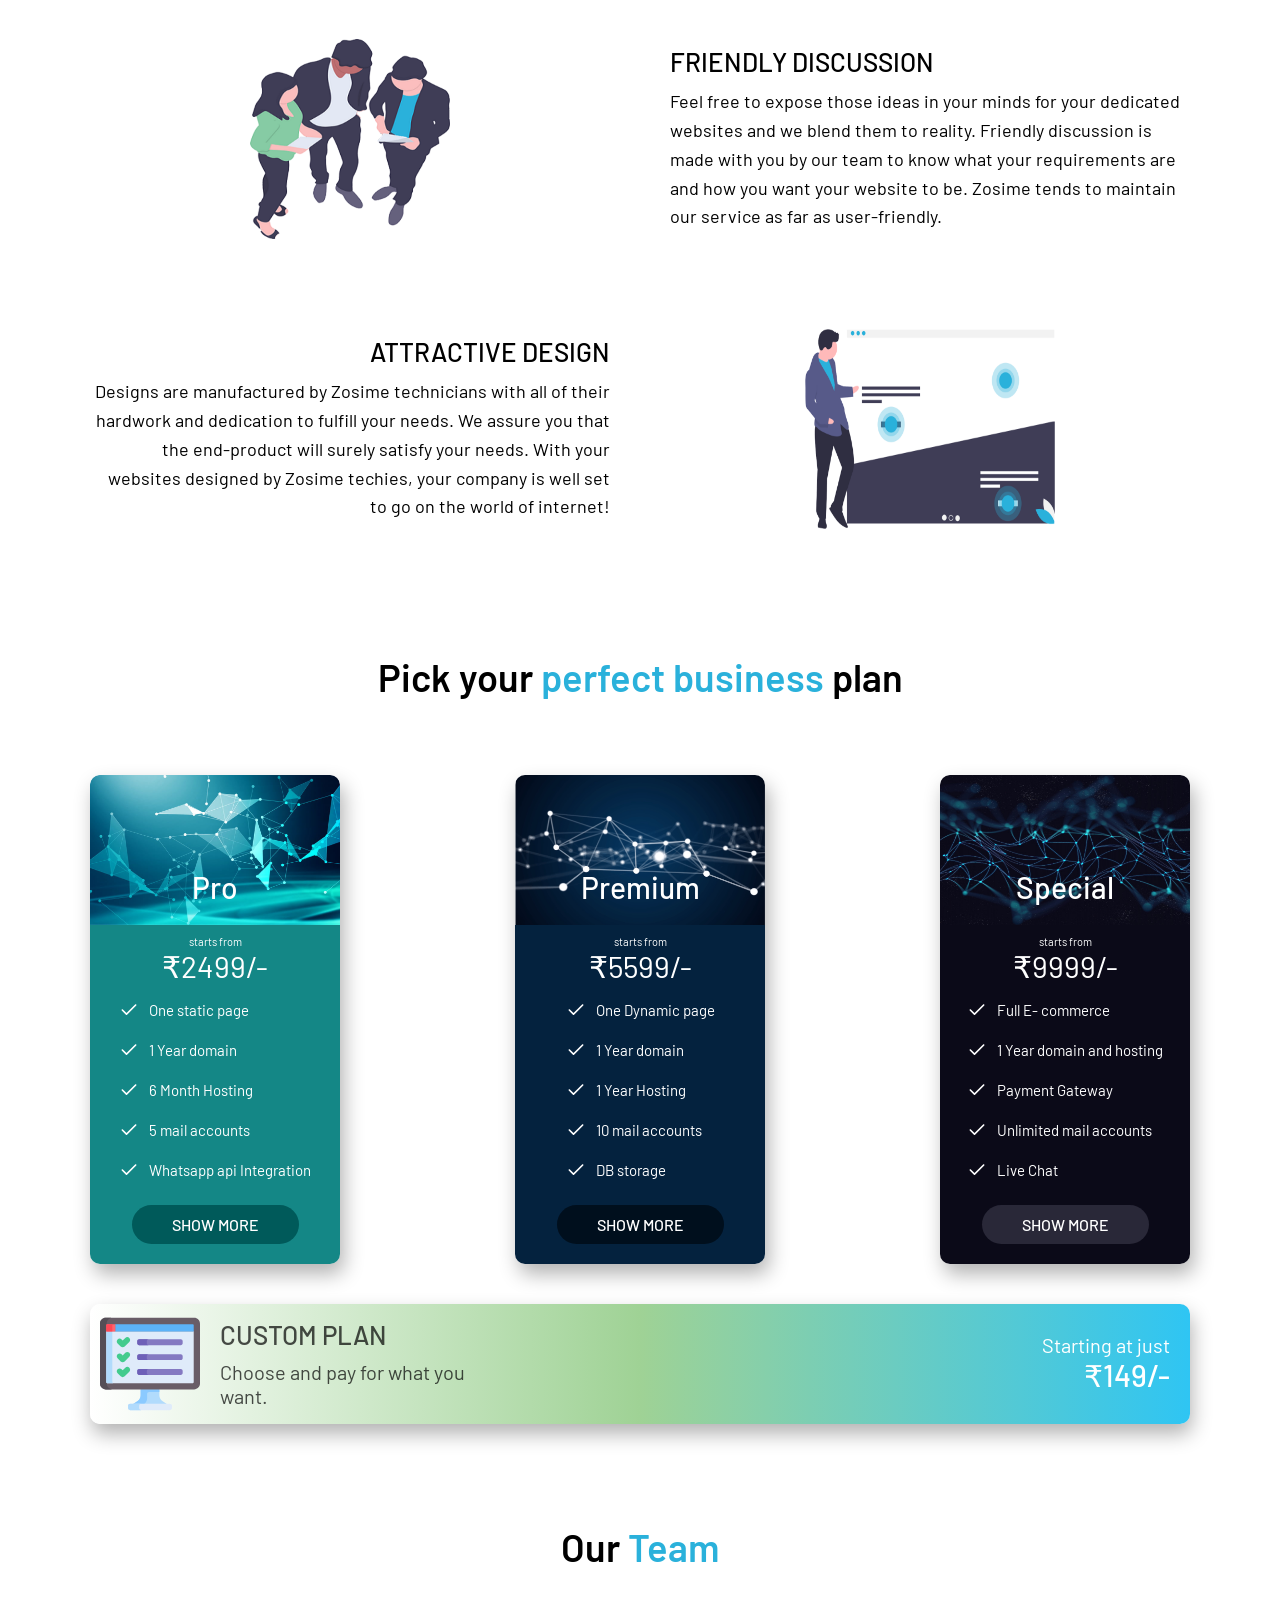
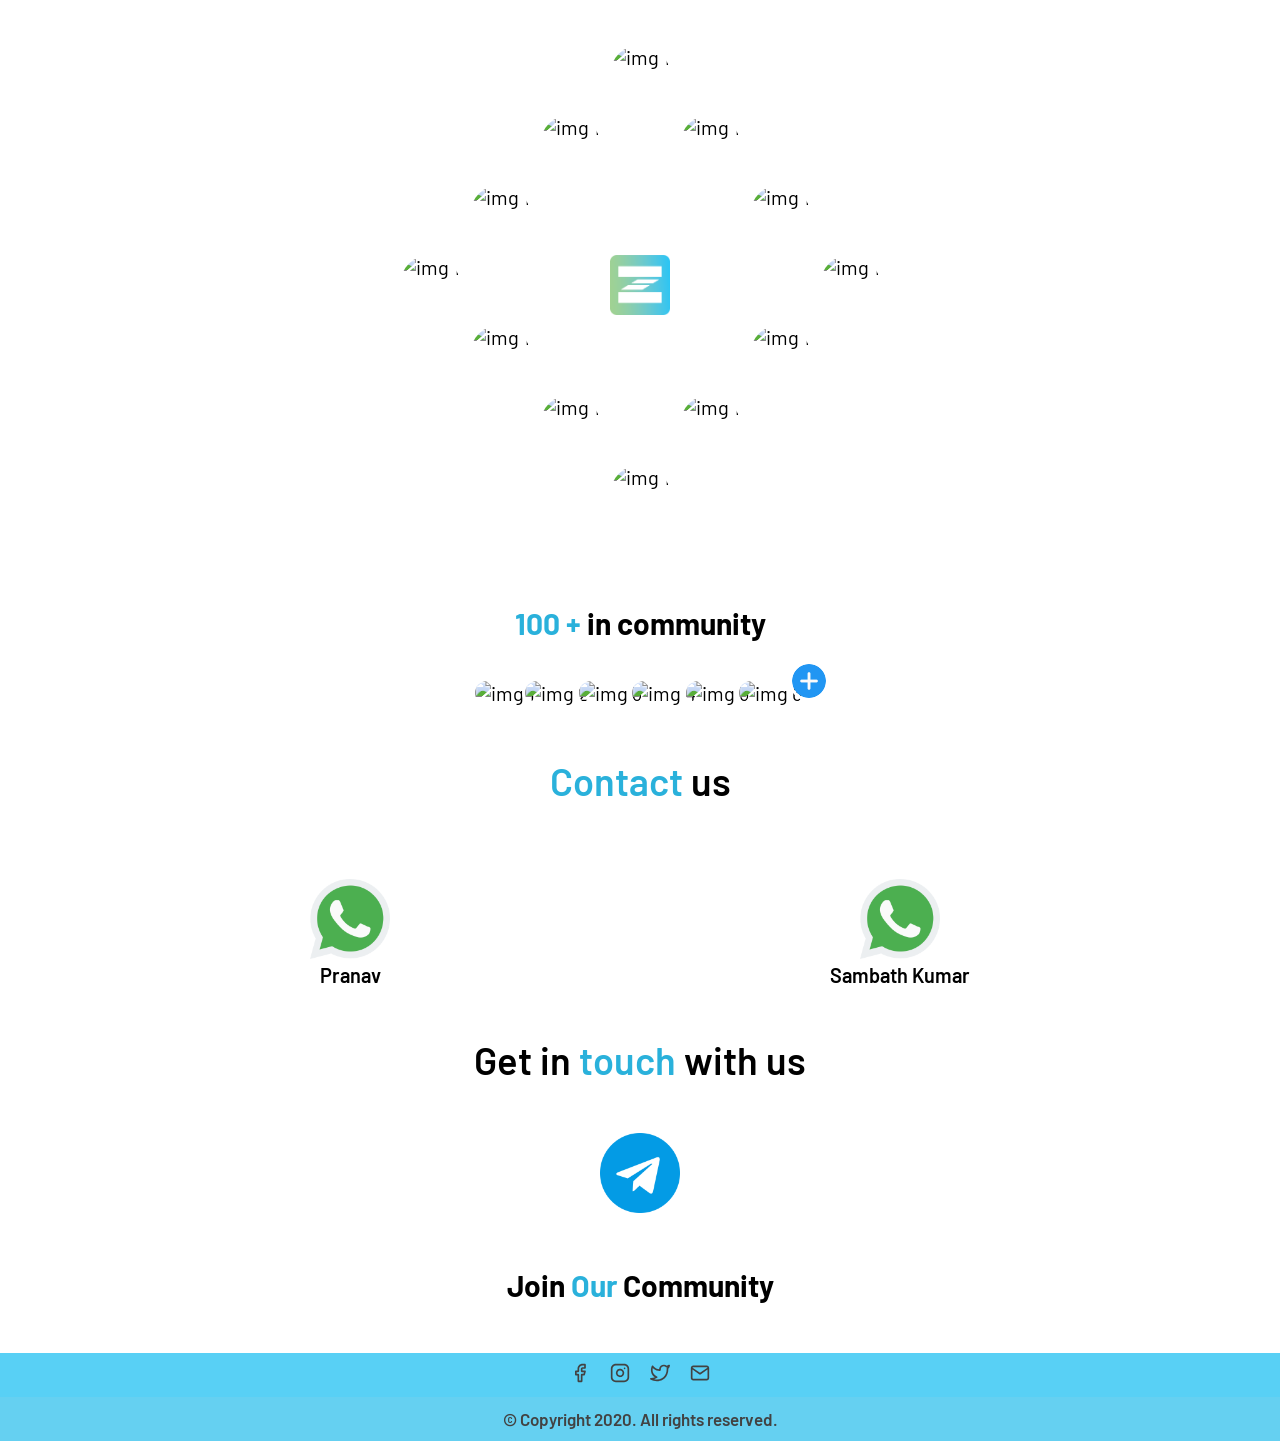
==== commit 9646386c: "animation base added" ====
--- a/index.html
+++ b/index.html
@@ -35,6 +35,8 @@
 
   <!-- Stylesheet -->
   <link rel="stylesheet" href="css/style.min.css" />
+
+  <link rel="stylesheet" href="https://unpkg.com/aos@next/dist/aos.css" />
 
   <!-- Google fonts: Barlow  -->
   <link href="https://fonts.googleapis.com/css2?family=Barlow:wght@300;400;500;600;700&display=swap" rel="stylesheet" />
@@ -80,9 +82,12 @@
             We develop and deliver quality websites that satisfy your needs at cheap price.
           </p>
         </div>
-        <div class="hero__illustration">
+        <div class="hero__illustration" data-aos="flip-up" data-aos-once="true">
           <img src="img/Hero illustration.png" alt="hero" class="u-image-full-size" />
         </div>
+      </div>
+      <div class="small__circle">
+        &nbsp;
       </div>
     </section>
 
@@ -114,7 +119,7 @@
       </h2>
       <div class="feature__container">
         <img src="img/low-cost.png" alt="low-cost-photo" class="feature__image feature__image--1" />
-        <div class="feature__text--1">
+        <div class="feature__text--1" data-aos="fade-left">
           <h4>Value for money</h4>
           <p class="description">
             Zosime's objective is to deliver the product with best quality to the customer in low rate than others. We
@@ -123,7 +128,7 @@
           </p>
         </div>
         <img src="img/instant-reply.png" alt="instant-reply-photo" class="feature__image feature__image--2" />
-        <div class="feature__text--2">
+        <div class="feature__text--2" data-aos="fade-right">
           <h4>Instant Response</h4>
           <p class="description">
             Time is gold, right? And someone wasting our time by making us wait is so bad. We, Zosmie techies are online
@@ -132,7 +137,7 @@
           </p>
         </div>
         <img src="img/discussion.png" alt="discussion-photo" class="feature__image feature__image--3" />
-        <div class="feature__text--3">
+        <div class="feature__text--3" data-aos="fade-left">
           <h4>Friendly Discussion</h4>
           <p class="description">
             Feel free to expose those ideas in your minds for your dedicated websites and we blend them to reality.
@@ -141,7 +146,7 @@
           </p>
         </div>
         <img src="img/attractive-design.png" alt="design-photo" class="feature__image feature__image--4" />
-        <div class="feature__text--4">
+        <div class="feature__text--4" data-aos="fade-right">
           <h4>Attractive Design</h4>
           <p class="description">
             Designs are manufactured by Zosime technicians with all of their hardwork and dedication to fulfill your
@@ -198,6 +203,10 @@
             </ul>
             <a href="#popup-pro" class="pricing__btn pricing__btn--basic">Show more</a>
           </div>
+        </div>
+
+        <div class="small__circle">
+          &nbsp;
         </div>
 
         <div class="pricing__card pricing__card--2">
@@ -554,6 +563,13 @@
     </div>
   </div>
 
+  <!-- AOS animation -->
+
+  <script src="https://unpkg.com/aos@next/dist/aos.js"></script>
+  <script>
+    AOS.init();
+  </script>
+
 
   <!-- JQuery CDN Link -->
   <script src="https://cdnjs.cloudflare.com/ajax/libs/jquery/3.5.1/jquery.min.js"></script>
--- a/css/style.min.css
+++ b/css/style.min.css
@@ -1 +1 @@
-.u-upper{text-transform:uppercase}.u-image-full-size{width:100%;object-fit:cover;object-position:center}.u-mb-large{margin-bottom:7.5rem !important}.u-iblock{display:inline-block}.u-margin-tb-xl{margin-top:20rem !important;margin-bottom:20rem !important}.u-margin-tb-medium{margin-top:10rem !important;margin-bottom:10rem !important}.u-margin-tb-small{margin-top:5rem !important;margin-bottom:5rem !important}*,*::before,*::after{margin:0;padding:0;box-sizing:inherit}html{font-family:'Barlow', -apple-system, BlinkMacSystemFont, 'Segoe UI', Roboto, Oxygen, Ubuntu, Cantarell, 'Open Sans', 'Helvetica Neue', sans-serif;font-size:62.5%;scroll-behavior:smooth}@media only screen and (max-width: 56.25em){html{font-size:56.25%}}@media only screen and (max-width: 37.5em){html{font-size:50%}}@media only screen and (min-width: 112.5em){html{font-size:75%}}body{box-sizing:border-box}::selection{background-color:#03a6ca;color:#fff;display:inline-block}h1{font-size:5rem}h2{font-size:3.8rem;font-weight:600}h3{font-size:3rem}h4{font-size:2.6rem;font-weight:500;text-transform:uppercase;margin-bottom:1rem}h5{font-size:2rem;font-weight:600}h6{font-size:1.8rem;font-weight:600}body{font-size:2rem}.heading-primary{margin-bottom:1rem}@media only screen and (max-width: 56.25em){.heading-primary{font-size:4.5rem}}@media only screen and (max-width: 37.5em){.heading-primary{font-size:3.6rem}}.heading-secondary{font-size:3.4rem;font-weight:300;margin-bottom:2rem}@media only screen and (max-width: 56.25em){.heading-secondary{font-size:3rem}}@media only screen and (max-width: 37.5em){.heading-secondary{font-size:2rem}}.description{font-size:1.8rem;line-height:1.6em}.section-title{text-align:center}.section-title span{color:#2ab1db}.masked-text{background:linear-gradient(to right, #9fd295, #82c076, #2fc5f3, #03a6ca);background-clip:text;-webkit-background-clip:text;color:transparent}.btn,.btn btn:link,.btn btn:visited{cursor:pointer;text-transform:uppercase;border:none;padding:1.2rem 4.5rem;border-radius:3.5rem;color:#fff;font:inherit;font-size:2rem;font-weight:500;background-image:linear-gradient(to right, #9fd295, #24bceb);box-shadow:0 0.5rem 1rem rgba(0,0,0,0.4);transition:all 0.3s}.btn:hover{transform:translateY(-3px);box-shadow:0 1rem 2rem rgba(0,0,0,0.4)}.btn:active{transform:translateY(-1px);box-shadow:0 0.6rem 1.2rem rgba(0,0,0,0.4)}.btn:focus{outline:none}.pricing__card{border-radius:1rem;overflow:hidden;box-shadow:0.4rem 1rem 2rem rgba(0,0,0,0.3);transition:all .2s}.pricing__card:hover{transform:scale(1.03);box-shadow:0.4rem 1rem 2rem rgba(0,0,0,0.5)}.pricing__card--content{text-align:center;padding:1rem 2rem;cursor:default}.pricing__card--content p{font-size:1.1rem}.pricing__card--content h3{font-weight:400}.pricing__card--1{grid-column:2 / 3}.pricing__card--1 .pricing__card--content{background-color:#148786}.pricing__card--2{grid-column:4 / 5}.pricing__card--2 .pricing__card--content{background-color:#04223e}.pricing__card--3{grid-column:6 / 7}.pricing__card--3 .pricing__card--content{background-color:#0b0a18}.pricing__card--banner{position:relative}.pricing__card--banner img{width:25rem;height:15rem;display:block}.pricing__card--banner h3{position:absolute;left:50%;top:75%;transform:translate(-50%, -50%);font-weight:500}.popup{height:100vh;width:100%;position:fixed;top:0;left:0;background-color:rgba(255,255,255,0.8);z-index:9999;opacity:0;visibility:hidden;transition:all 0.2s;backdrop-filter:blur(0.3rem)}.popup:target{opacity:1;visibility:visible}.popup__close{color:#2fc5f3;position:absolute;top:3rem;right:4rem;text-decoration:none;display:inline-block;font-size:4rem}.popup:target .popup__content{transform:scale(1) translate(-50%, -50%)}.popup__content{position:absolute;top:50%;left:50%;transform:translate(-50%, -50%);position:relative;width:60%;height:45rem;color:#eee;border-radius:0.5rem;box-shadow:0 2rem 4rem rgba(0,0,0,0.2);display:flex;flex-direction:column;overflow:hidden;justify-content:center;transform:scale(0);transition:scale 0.3s}@media only screen and (max-width: 56.25em){.popup__content{width:80%}}@media only screen and (max-width: 37.5em){.popup__content{width:100%;height:100vh !important}}.popup__content--pro{background-color:#148786}.popup__content--premium{background-color:#04223e}.popup__content--special{background-color:#0b0a18}.popup__title{font-size:20rem;position:absolute;right:-5%;top:60%;transform:translateY(-50%);text-transform:uppercase;color:rgba(255,255,255,0.1)}@media only screen and (max-width: 56.25em){.popup__title{font-size:15rem}}.popup__details,.popup__terms{margin:3rem 4rem;font-size:1.3rem}@media only screen and (max-width: 56.25em){.popup__details,.popup__terms{margin:2rem 3rem}}@media only screen and (max-width: 37.5em){.popup__details,.popup__terms{margin:1rem 1.5rem}}.popup__list{font-size:1.6rem;margin-left:2rem}.popup__item{margin:0.5rem auto}.divider-huge{width:100%;height:25rem;background-color:#2ab1db;transform:skewY(-5deg) translateY(-50%);margin-bottom:-10rem}.footer__social{background-color:rgba(47,197,243,0.8);display:flex;justify-content:center;align-items:center}.footer__social--link{display:inline-block;fill:#424242}.footer__social--link:hover{fill:#eee}.footer__social--icon{height:2rem;width:2rem;margin:1rem}.footer__copyright{background-color:rgba(36,188,235,0.7);color:#424242;text-align:center;font-weight:600;font-size:1.7rem;padding:1.2rem}.hero{max-width:110rem;margin:0 auto;margin-top:12rem;margin-bottom:6rem}@media only screen and (max-width: 75em){.hero{max-width:90%}}.hero-inner{display:grid;grid-template-columns:repeat(2, 1fr);grid-template-rows:max-content;grid-gap:5rem}@media only screen and (max-width: 37.5em){.hero-inner{grid-template-columns:1fr;grid-template-rows:repeat(2, max-content)}}.hero__text{display:flex;flex-direction:column;justify-content:center}.hero__illustration{display:flex;flex-direction:column;justify-content:center}@media only screen and (max-width: 37.5em){.hero__illustration{max-width:80%;margin:auto}}@media only screen and (max-width: 37.5em){.hero__paragraph{font-size:1.6rem}}.feature{max-width:110rem;margin:0 auto}@media only screen and (max-width: 75em){.feature{max-width:90%}}.feature__container{display:grid;grid-template-columns:repeat(2, 1fr);grid-template-rows:repeat(4, 1fr);justify-items:center;align-items:center;row-gap:4rem;column-gap:6rem}@media only screen and (max-width: 37.5em){.feature__container{grid-template-columns:1fr;grid-template-rows:repeat(8, 1fr)}}.feature__image{width:25rem;height:20rem;display:block}.feature__image--1{grid-column:1 / 2;grid-row:1 / 2}@media only screen and (max-width: 37.5em){.feature__image--1{grid-column:1 / 2;grid-row:1 / 2}}.feature__image--2{grid-column:2 / 3;grid-row:2 / 3;height:25rem}@media only screen and (max-width: 37.5em){.feature__image--2{grid-column:1 / 2;grid-row:3 / 4}}.feature__image--3{grid-column:1 / 2;grid-row:3 / 4;width:20rem}@media only screen and (max-width: 37.5em){.feature__image--3{grid-column:1 / 2;grid-row:5 / 6}}.feature__image--4{grid-column:2 / 3;grid-row:4 / 5}@media only screen and (max-width: 37.5em){.feature__image--4{grid-column:1 / 2;grid-row:7 / 8}}.feature__text--1{grid-column:2 / 3;grid-row:1 / 2;text-align:left;align-self:center}@media only screen and (max-width: 37.5em){.feature__text--1{grid-column:1 / 2;grid-row:2 / 3;text-align:center}}.feature__text--2{grid-column:1 / 2;grid-row:2 / 3;text-align:right;align-self:center}@media only screen and (max-width: 37.5em){.feature__text--2{grid-column:1 / 2;grid-row:4 / 5;text-align:center}}.feature__text--3{grid-column:2 / 3;grid-row:3 / 4;text-align:left;align-self:center}@media only screen and (max-width: 37.5em){.feature__text--3{grid-column:1 / 2;grid-row:6 / 7;text-align:center}}.feature__text--4{grid-column:1 / 2;grid-row:4 / 5;text-align:right;align-self:center}@media only screen and (max-width: 37.5em){.feature__text--4{grid-column:1 / 2;grid-row:8 / 9;text-align:center}}.nav{position:absolute;top:0;left:0;width:100%;z-index:9999}.nav,.nav>*{transition:all 0.3s ease}.nav-container{max-width:110rem;margin:0 auto;padding:3rem 0;display:flex;font-size:1.8rem;align-items:center;z-index:9999}@media only screen and (max-width: 75em){.nav-container{max-width:90%}}.nav__brand{flex-shrink:0;height:4rem;width:4rem;margin-right:auto;z-index:1001}.nav__brand-image{width:100%;object-fit:contain;object-position:center}.nav__items{list-style:none;display:flex}@media only screen and (max-width: 31.25em){.nav__items{position:fixed;right:0;max-height:0;width:100%;top:7.5rem;background-color:#fff;display:flex;flex-direction:column;align-items:flex-start;transform:translateY(-150%);padding:1rem 2.5rem;opacity:0;transition:all 0.3s}}.nav__item:not(:last-child){margin-right:2rem}@media only screen and (max-width: 31.25em){.nav__item{margin:0.5rem 0}}.nav__link{text-decoration:none;color:#000}.nav__link:hover{color:#2ab1db;font-weight:500}.nav-active{transform:translateY(0%);opacity:1;max-height:300rem}.sticky{position:fixed;top:0;left:0;width:100%;background:linear-gradient(to right, #9fd295, #82c076, #2fc5f3, #2ab1db);z-index:1000;box-shadow:0 3px 0.6rem rgba(0,0,0,0.2);transition:all 0.3s ease-out}.sticky>.nav-container{padding:2rem 0}.sticky .nav__link{color:#000}.sticky .nav__link:hover{color:#fff;font-weight:500}@media only screen and (max-width: 31.25em){.sticky .nav__link:hover{color:#2ab1db}}.burger{display:none;cursor:pointer}@media only screen and (max-width: 31.25em){.burger{display:block;transform:rotate(180deg)}}.burger .burger__line{position:relative;transform:translateY(1rem);width:3rem}.burger .burger__line,.burger .burger__line::before,.burger .burger__line::after{height:2px;background-color:#82c076;display:inline-block}.burger .burger__line::before,.burger .burger__line::after{content:"";width:3rem;position:absolute;left:0;transition:all 0.2s}.burger .burger__line::before{top:-0.8rem}.burger .burger__line::after{top:0.9rem}.burger .burger__line--toggle{background-color:transparent !important}.burger .burger__line--toggle::before{top:0;transform:rotate(135deg)}.burger .burger__line--toggle::after{top:0;transform:rotate(-135deg)}.white-bg-bar,.white-bg-bar::before,.white-bg-bar::after{background-color:#fff !important}.pricing{text-align:center;max-width:110rem;margin:0 auto}@media only screen and (max-width: 75em){.pricing{max-width:90%}}.pricing__container{display:grid;grid-template-columns:min-content 1fr min-content 1fr min-content;color:#fff}@media only screen and (max-width: 56.25em){.pricing__container{grid-template-columns:1fr min-content 1fr;grid-row-gap:2.5rem}}.pricing__detail{list-style:none;text-align:left;font-size:1.5rem;display:inline-block;margin:1.5rem auto}.pricing__item{display:flex;align-items:center}.pricing__item:not(:last-child){margin-bottom:2rem}.pricing__item--icon{height:2rem;width:2rem;margin-right:1rem;fill:#fff}.pricing__item--icon-mod{transform:rotate(45deg)}.pricing__btn{border:none;text-transform:uppercase;text-decoration:none;padding:1rem 4rem;border-radius:2.5rem;color:inherit;font:inherit;margin:1rem 0;outline:none;font-size:1.6rem;font-weight:500;display:inline-block;transition:all 0.5s;text-decoration:none}.pricing__btn--basic{background-color:#005a5a}.pricing__btn--pro{background-color:#000f1d}.pricing__btn--premium{background-color:#292838}.pricing__btn:hover{background-color:#f7f7f7;color:#000;cursor:pointer}.pricing__card--1{grid-row:1/2;grid-column:1/2}@media only screen and (max-width: 56.25em){.pricing__card--1{grid-row:1/2;grid-column:2/3}}.pricing__card--2{grid-row:1/2;grid-column:3/4}@media only screen and (max-width: 56.25em){.pricing__card--2{grid-row:2/3;grid-column:2/3}}.pricing__card--3{grid-row:1/2;grid-column:5/6}@media only screen and (max-width: 56.25em){.pricing__card--3{grid-row:3/4;grid-column:2/3}}.custom{box-shadow:0.2rem 1rem 2rem rgba(0,0,0,0.3);transition:all 0.2s;background-image:linear-gradient(to right, #fff, #9fd295, #2fc5f3);margin-top:4rem;padding:1rem;display:flex;border-radius:1rem;justify-content:space-between;align-items:center}.custom:hover{transform:scale(1.03);box-shadow:0.4rem 0.8rem 2rem rgba(0,0,0,0.5)}.custom__link{color:inherit}.custom__link:link,.custom__link:visited{text-decoration:none;color:#fff;transition:all 0.3s}@media only screen and (max-width: 37.5em){.custom{flex-direction:column;background-image:none;background-color:#2fc5f3}}.custom--top{flex-basis:40rem;display:flex;justify-content:space-between;align-items:center}@media only screen and (max-width: 37.5em){.custom--top{flex-basis:100%;justify-content:space-around;width:100%}}.custom--logo{width:10rem;height:10rem}.custom--text{color:rgba(0,0,0,0.7);margin-left:2rem;text-align:left}.custom--price{margin-right:1rem;text-align:right;color:#fff}.custom--price h3{font-weight:500}@media only screen and (max-width: 37.5em){.custom--price{text-align:center;color:#000}}.project{max-width:110rem;margin:0 auto;text-align:center}@media only screen and (max-width: 75em){.project{max-width:90%}}.project__container{display:grid;grid-template-columns:repeat(4, 1fr);grid-gap:2rem;margin-bottom:6rem}@media only screen and (max-width: 56.25em){.project__container{grid-template-columns:repeat(2, 1fr)}}.project__card img{width:100%;object-fit:fill;transition:all 0.3s}.project__card img:hover{transform:translateY(-1rem) scale(1.05)}.about .my__team{display:grid;grid-template-columns:repeat(7, min-content);justify-content:center;grid-gap:1rem;margin-bottom:8rem}@media only screen and (max-width: 31.25em){.about .my__team{grid-gap:0.5rem}}.about .my__team--photo{width:6rem;height:6rem;border-radius:100px}@media only screen and (max-width: 31.25em){.about .my__team--photo{width:3rem;height:3rem}}.about .my__team--photo-1{grid-column:4 / 5}.about .my__team--photo-2{grid-column:3 / 4}.about .my__team--photo-3{grid-column:5 / 6}.about .my__team--photo-4{grid-column:2 / 3}.about .my__team--photo-5{grid-column:6 / 7}.about .my__team--photo-6{grid-column:1 / 2}.about .my__team--photo-7{grid-column:7 / 8}.about .my__team--photo-8{grid-column:2 / 3}.about .my__team--photo-9{grid-column:6 / 7}.about .my__team--photo-10{grid-column:3 / 4}.about .my__team--photo-11{grid-column:5 / 6}.about .my__team--photo-12{grid-column:4 / 5}.about .my__team--photo-logo{grid-column:4 / 5;grid-row:4 / 5;width:6rem;height:6rem}@media only screen and (max-width: 31.25em){.about .my__team--photo-logo{width:3rem;height:3rem}}.community{text-align:center;margin-top:2rem}.community--photo{width:4rem;height:4rem;border-radius:100px;margin-right:-2rem;border:3px solid #fff}@media only screen and (max-width: 31.25em){.community--photo{width:3rem;height:3rem;margin-right:-1rem}}.contact{max-width:110rem;margin:0 auto}@media only screen and (max-width: 75em){.contact{max-width:90%}}.contact__logo{width:8rem;height:8rem}@media only screen and (max-width: 37.5em){.contact__logo{width:6rem;height:6rem}}.contact__container{display:flex;justify-content:space-around}.contact__container a:link,.contact__container a:visited{text-align:center;text-decoration:none;color:#000;transition:all 0.3s}.contact__container a:hover{transform:translateY(-1rem) scale(1.05)}.contact__community{display:flex;justify-content:center}.contact__community a:link,.contact__community a:visited{text-decoration:none;transition:all 0.3s}.contact__community a:hover{transform:translateY(-1rem) scale(1.05)}
+.u-upper{text-transform:uppercase}.u-image-full-size{width:100%;object-fit:cover;object-position:center}.u-mb-large{margin-bottom:7.5rem !important}.u-iblock{display:inline-block}.u-margin-tb-xl{margin-top:20rem !important;margin-bottom:20rem !important}.u-margin-tb-medium{margin-top:10rem !important;margin-bottom:10rem !important}.u-margin-tb-small{margin-top:5rem !important;margin-bottom:5rem !important}*,*::before,*::after{margin:0;padding:0;box-sizing:inherit}html{font-family:'Barlow', -apple-system, BlinkMacSystemFont, 'Segoe UI', Roboto, Oxygen, Ubuntu, Cantarell, 'Open Sans', 'Helvetica Neue', sans-serif;font-size:62.5%;scroll-behavior:smooth}@media only screen and (max-width: 56.25em){html{font-size:56.25%}}@media only screen and (max-width: 37.5em){html{font-size:50%}}@media only screen and (min-width: 112.5em){html{font-size:75%}}body{box-sizing:border-box}::selection{background-color:#03a6ca;color:#fff;display:inline-block}h1{font-size:5rem}h2{font-size:3.8rem;font-weight:600}h3{font-size:3rem}h4{font-size:2.6rem;font-weight:500;text-transform:uppercase;margin-bottom:1rem}h5{font-size:2rem;font-weight:600}h6{font-size:1.8rem;font-weight:600}body{font-size:2rem}.heading-primary{margin-bottom:1rem}@media only screen and (max-width: 56.25em){.heading-primary{font-size:4.5rem}}@media only screen and (max-width: 37.5em){.heading-primary{font-size:3.6rem}}.heading-secondary{font-size:3.4rem;font-weight:300;margin-bottom:2rem}@media only screen and (max-width: 56.25em){.heading-secondary{font-size:3rem}}@media only screen and (max-width: 37.5em){.heading-secondary{font-size:2rem}}.description{font-size:1.8rem;line-height:1.6em}.section-title{text-align:center}.section-title span{color:#2ab1db}.masked-text{background:linear-gradient(to right, #9fd295, #82c076, #2fc5f3, #03a6ca);background-clip:text;-webkit-background-clip:text;color:transparent}.small__circle{width:2.5rem;height:2.5rem;border-radius:100px;z-index:-9999;position:absolute;background-color:#2ab1db;animation:rotate 4s;animation-iteration-count:infinite;animation-direction:alternate}@keyframes rotate{0%{transform:translateY(-2rem)}25%{transform:translateX(2rem)}50%{transform:translateY(2rem)}100%{transform:translateX(-2rem)}}.btn,.btn btn:link,.btn btn:visited{cursor:pointer;text-transform:uppercase;border:none;padding:1.2rem 4.5rem;border-radius:3.5rem;color:#fff;font:inherit;font-size:2rem;font-weight:500;background-image:linear-gradient(to right, #9fd295, #24bceb);box-shadow:0 0.5rem 1rem rgba(0,0,0,0.4);transition:all 0.3s}.btn:hover{transform:translateY(-3px);box-shadow:0 1rem 2rem rgba(0,0,0,0.4)}.btn:active{transform:translateY(-1px);box-shadow:0 0.6rem 1.2rem rgba(0,0,0,0.4)}.btn:focus{outline:none}.pricing__card{border-radius:1rem;overflow:hidden;box-shadow:0.4rem 1rem 2rem rgba(0,0,0,0.3);transition:all .2s}.pricing__card:hover{transform:scale(1.03);box-shadow:0.4rem 1rem 2rem rgba(0,0,0,0.5)}.pricing__card--content{text-align:center;padding:1rem 2rem;cursor:default}.pricing__card--content p{font-size:1.1rem}.pricing__card--content h3{font-weight:400}.pricing__card--1{grid-column:2 / 3}.pricing__card--1 .pricing__card--content{background-color:#148786}.pricing__card--2{grid-column:4 / 5}.pricing__card--2 .pricing__card--content{background-color:#04223e}.pricing__card--3{grid-column:6 / 7}.pricing__card--3 .pricing__card--content{background-color:#0b0a18}.pricing__card--banner{position:relative}.pricing__card--banner img{width:25rem;height:15rem;display:block}.pricing__card--banner h3{position:absolute;left:50%;top:75%;transform:translate(-50%, -50%);font-weight:500}.popup{height:100vh;width:100%;position:fixed;top:0;left:0;background-color:rgba(255,255,255,0.8);z-index:9999;opacity:0;visibility:hidden;transition:all 0.2s;backdrop-filter:blur(0.3rem)}.popup:target{opacity:1;visibility:visible}.popup__close{color:#2fc5f3;position:absolute;top:3rem;right:4rem;text-decoration:none;display:inline-block;font-size:4rem}.popup:target .popup__content{transform:scale(1) translate(-50%, -50%)}.popup__content{position:absolute;top:50%;left:50%;transform:translate(-50%, -50%);position:relative;width:60%;height:45rem;color:#eee;border-radius:0.5rem;box-shadow:0 2rem 4rem rgba(0,0,0,0.2);display:flex;flex-direction:column;overflow:hidden;justify-content:center;transform:scale(0);transition:scale 0.3s}@media only screen and (max-width: 56.25em){.popup__content{width:80%}}@media only screen and (max-width: 37.5em){.popup__content{width:100%;height:100vh !important}}.popup__content--pro{background-color:#148786}.popup__content--premium{background-color:#04223e}.popup__content--special{background-color:#0b0a18}.popup__title{font-size:20rem;position:absolute;right:-5%;top:60%;transform:translateY(-50%);text-transform:uppercase;color:rgba(255,255,255,0.1)}@media only screen and (max-width: 56.25em){.popup__title{font-size:15rem}}.popup__details,.popup__terms{margin:3rem 4rem;font-size:1.3rem}@media only screen and (max-width: 56.25em){.popup__details,.popup__terms{margin:2rem 3rem}}@media only screen and (max-width: 37.5em){.popup__details,.popup__terms{margin:1rem 1.5rem}}.popup__list{font-size:1.6rem;margin-left:2rem}.popup__item{margin:0.5rem auto}.divider-huge{width:100%;height:25rem;background-color:#2ab1db;transform:skewY(-5deg) translateY(-50%);margin-bottom:-10rem}.footer__social{background-color:rgba(47,197,243,0.8);display:flex;justify-content:center;align-items:center}.footer__social--link{display:inline-block;fill:#424242}.footer__social--link:hover{fill:#eee}.footer__social--icon{height:2rem;width:2rem;margin:1rem}.footer__copyright{background-color:rgba(36,188,235,0.7);color:#424242;text-align:center;font-weight:600;font-size:1.7rem;padding:1.2rem}.hero{max-width:110rem;margin:0 auto;margin-top:12rem;margin-bottom:6rem}@media only screen and (max-width: 75em){.hero{max-width:90%}}.hero-inner{display:grid;grid-template-columns:repeat(2, 1fr);grid-template-rows:max-content;grid-gap:5rem}@media only screen and (max-width: 37.5em){.hero-inner{grid-template-columns:1fr;grid-template-rows:repeat(2, max-content)}}.hero__text{display:flex;flex-direction:column;justify-content:center}.hero__illustration{display:flex;flex-direction:column;justify-content:center}@media only screen and (max-width: 37.5em){.hero__illustration{max-width:80%;margin:auto}}@media only screen and (max-width: 37.5em){.hero__paragraph{font-size:1.6rem}}.feature{max-width:110rem;margin:0 auto}@media only screen and (max-width: 75em){.feature{max-width:90%}}.feature__container{display:grid;grid-template-columns:repeat(2, 1fr);grid-template-rows:repeat(4, 1fr);justify-items:center;align-items:center;row-gap:4rem;column-gap:6rem}@media only screen and (max-width: 37.5em){.feature__container{grid-template-columns:1fr;grid-template-rows:repeat(8, 1fr)}}.feature__image{width:25rem;height:20rem;display:block}.feature__image--1{grid-column:1 / 2;grid-row:1 / 2}@media only screen and (max-width: 37.5em){.feature__image--1{grid-column:1 / 2;grid-row:1 / 2}}.feature__image--2{grid-column:2 / 3;grid-row:2 / 3;height:25rem}@media only screen and (max-width: 37.5em){.feature__image--2{grid-column:1 / 2;grid-row:3 / 4}}.feature__image--3{grid-column:1 / 2;grid-row:3 / 4;width:20rem}@media only screen and (max-width: 37.5em){.feature__image--3{grid-column:1 / 2;grid-row:5 / 6}}.feature__image--4{grid-column:2 / 3;grid-row:4 / 5}@media only screen and (max-width: 37.5em){.feature__image--4{grid-column:1 / 2;grid-row:7 / 8}}.feature__text--1{grid-column:2 / 3;grid-row:1 / 2;text-align:left;align-self:center}@media only screen and (max-width: 37.5em){.feature__text--1{grid-column:1 / 2;grid-row:2 / 3;text-align:center}}.feature__text--2{grid-column:1 / 2;grid-row:2 / 3;text-align:right;align-self:center}@media only screen and (max-width: 37.5em){.feature__text--2{grid-column:1 / 2;grid-row:4 / 5;text-align:center}}.feature__text--3{grid-column:2 / 3;grid-row:3 / 4;text-align:left;align-self:center}@media only screen and (max-width: 37.5em){.feature__text--3{grid-column:1 / 2;grid-row:6 / 7;text-align:center}}.feature__text--4{grid-column:1 / 2;grid-row:4 / 5;text-align:right;align-self:center}@media only screen and (max-width: 37.5em){.feature__text--4{grid-column:1 / 2;grid-row:8 / 9;text-align:center}}.nav{position:absolute;top:0;left:0;width:100%;z-index:9999}.nav,.nav>*{transition:all 0.3s ease}.nav-container{max-width:110rem;margin:0 auto;padding:3rem 0;display:flex;font-size:1.8rem;align-items:center;z-index:9999}@media only screen and (max-width: 75em){.nav-container{max-width:90%}}.nav__brand{flex-shrink:0;height:4rem;width:4rem;margin-right:auto;z-index:1001}.nav__brand-image{width:100%;object-fit:contain;object-position:center}.nav__items{list-style:none;display:flex}@media only screen and (max-width: 31.25em){.nav__items{position:fixed;right:0;max-height:0;width:100%;top:7.5rem;background-color:#fff;display:flex;flex-direction:column;align-items:flex-start;transform:translateY(-150%);padding:1rem 2.5rem;opacity:0;transition:all 0.3s}}.nav__item:not(:last-child){margin-right:2rem}@media only screen and (max-width: 31.25em){.nav__item{margin:0.5rem 0}}.nav__link{text-decoration:none;color:#000}.nav__link:hover{color:#2ab1db;font-weight:500}.nav-active{transform:translateY(0%);opacity:1;max-height:300rem}.sticky{position:fixed;top:0;left:0;width:100%;background:linear-gradient(to right, #9fd295, #82c076, #2fc5f3, #2ab1db);z-index:1000;box-shadow:0 3px 0.6rem rgba(0,0,0,0.2);transition:all 0.3s ease-out}.sticky>.nav-container{padding:2rem 0}.sticky .nav__link{color:#000}.sticky .nav__link:hover{color:#fff;font-weight:500}@media only screen and (max-width: 31.25em){.sticky .nav__link:hover{color:#2ab1db}}.burger{display:none;cursor:pointer}@media only screen and (max-width: 31.25em){.burger{display:block;transform:rotate(180deg)}}.burger .burger__line{position:relative;transform:translateY(1rem);width:3rem}.burger .burger__line,.burger .burger__line::before,.burger .burger__line::after{height:2px;background-color:#82c076;display:inline-block}.burger .burger__line::before,.burger .burger__line::after{content:"";width:3rem;position:absolute;left:0;transition:all 0.2s}.burger .burger__line::before{top:-0.8rem}.burger .burger__line::after{top:0.9rem}.burger .burger__line--toggle{background-color:transparent !important}.burger .burger__line--toggle::before{top:0;transform:rotate(135deg)}.burger .burger__line--toggle::after{top:0;transform:rotate(-135deg)}.white-bg-bar,.white-bg-bar::before,.white-bg-bar::after{background-color:#fff !important}.pricing{text-align:center;max-width:110rem;margin:0 auto}@media only screen and (max-width: 75em){.pricing{max-width:90%}}.pricing__container{display:grid;grid-template-columns:min-content 1fr min-content 1fr min-content;color:#fff}@media only screen and (max-width: 56.25em){.pricing__container{grid-template-columns:1fr min-content 1fr;grid-row-gap:2.5rem}}.pricing__detail{list-style:none;text-align:left;font-size:1.5rem;display:inline-block;margin:1.5rem auto}.pricing__item{display:flex;align-items:center}.pricing__item:not(:last-child){margin-bottom:2rem}.pricing__item--icon{height:2rem;width:2rem;margin-right:1rem;fill:#fff}.pricing__item--icon-mod{transform:rotate(45deg)}.pricing__btn{border:none;text-transform:uppercase;text-decoration:none;padding:1rem 4rem;border-radius:2.5rem;color:inherit;font:inherit;margin:1rem 0;outline:none;font-size:1.6rem;font-weight:500;display:inline-block;transition:all 0.5s;text-decoration:none}.pricing__btn--basic{background-color:#005a5a}.pricing__btn--pro{background-color:#000f1d}.pricing__btn--premium{background-color:#292838}.pricing__btn:hover{background-color:#f7f7f7;color:#000;cursor:pointer}.pricing__card--1{grid-row:1/2;grid-column:1/2}@media only screen and (max-width: 56.25em){.pricing__card--1{grid-row:1/2;grid-column:2/3}}.pricing__card--2{grid-row:1/2;grid-column:3/4}@media only screen and (max-width: 56.25em){.pricing__card--2{grid-row:2/3;grid-column:2/3}}.pricing__card--3{grid-row:1/2;grid-column:5/6}@media only screen and (max-width: 56.25em){.pricing__card--3{grid-row:3/4;grid-column:2/3}}.custom{box-shadow:0.2rem 1rem 2rem rgba(0,0,0,0.3);transition:all 0.2s;background-image:linear-gradient(to right, #fff, #9fd295, #2fc5f3);margin-top:4rem;padding:1rem;display:flex;border-radius:1rem;justify-content:space-between;align-items:center}.custom:hover{transform:scale(1.03);box-shadow:0.4rem 0.8rem 2rem rgba(0,0,0,0.5)}.custom__link{color:inherit}.custom__link:link,.custom__link:visited{text-decoration:none;color:#fff;transition:all 0.3s}@media only screen and (max-width: 37.5em){.custom{flex-direction:column;background-image:none;background-color:#2fc5f3}}.custom--top{flex-basis:40rem;display:flex;justify-content:space-between;align-items:center}@media only screen and (max-width: 37.5em){.custom--top{flex-basis:100%;justify-content:space-around;width:100%}}.custom--logo{width:10rem;height:10rem}.custom--text{color:rgba(0,0,0,0.7);margin-left:2rem;text-align:left}.custom--price{margin-right:1rem;text-align:right;color:#fff}.custom--price h3{font-weight:500}@media only screen and (max-width: 37.5em){.custom--price{text-align:center;color:#000}}.project{max-width:110rem;margin:0 auto;text-align:center}@media only screen and (max-width: 75em){.project{max-width:90%}}.project__container{display:grid;grid-template-columns:repeat(4, 1fr);grid-gap:2rem;margin-bottom:6rem}@media only screen and (max-width: 56.25em){.project__container{grid-template-columns:repeat(2, 1fr)}}.project__card img{width:100%;object-fit:fill;transition:all 0.3s}.project__card img:hover{transform:translateY(-1rem) scale(1.05)}.about .my__team{display:grid;grid-template-columns:repeat(7, min-content);justify-content:center;grid-gap:1rem;margin-bottom:8rem}@media only screen and (max-width: 31.25em){.about .my__team{grid-gap:0.5rem}}.about .my__team--photo{width:6rem;height:6rem;border-radius:100px}@media only screen and (max-width: 31.25em){.about .my__team--photo{width:3rem;height:3rem}}.about .my__team--photo-1{grid-column:4 / 5}.about .my__team--photo-2{grid-column:3 / 4}.about .my__team--photo-3{grid-column:5 / 6}.about .my__team--photo-4{grid-column:2 / 3}.about .my__team--photo-5{grid-column:6 / 7}.about .my__team--photo-6{grid-column:1 / 2}.about .my__team--photo-7{grid-column:7 / 8}.about .my__team--photo-8{grid-column:2 / 3}.about .my__team--photo-9{grid-column:6 / 7}.about .my__team--photo-10{grid-column:3 / 4}.about .my__team--photo-11{grid-column:5 / 6}.about .my__team--photo-12{grid-column:4 / 5}.about .my__team--photo-logo{grid-column:4 / 5;grid-row:4 / 5;width:6rem;height:6rem}@media only screen and (max-width: 31.25em){.about .my__team--photo-logo{width:3rem;height:3rem}}.community{text-align:center;margin-top:2rem}.community--photo{width:4rem;height:4rem;border-radius:100px;margin-right:-2rem;border:3px solid #fff}@media only screen and (max-width: 31.25em){.community--photo{width:3rem;height:3rem;margin-right:-1rem}}.contact{max-width:110rem;margin:0 auto}@media only screen and (max-width: 75em){.contact{max-width:90%}}.contact__logo{width:8rem;height:8rem}@media only screen and (max-width: 37.5em){.contact__logo{width:6rem;height:6rem}}.contact__container{display:flex;justify-content:space-around}.contact__container a:link,.contact__container a:visited{text-align:center;text-decoration:none;color:#000;transition:all 0.3s}.contact__container a:hover{transform:translateY(-1rem) scale(1.05)}.contact__community{display:flex;justify-content:center}.contact__community a:link,.contact__community a:visited{text-decoration:none;transition:all 0.3s}.contact__community a:hover{transform:translateY(-1rem) scale(1.05)}
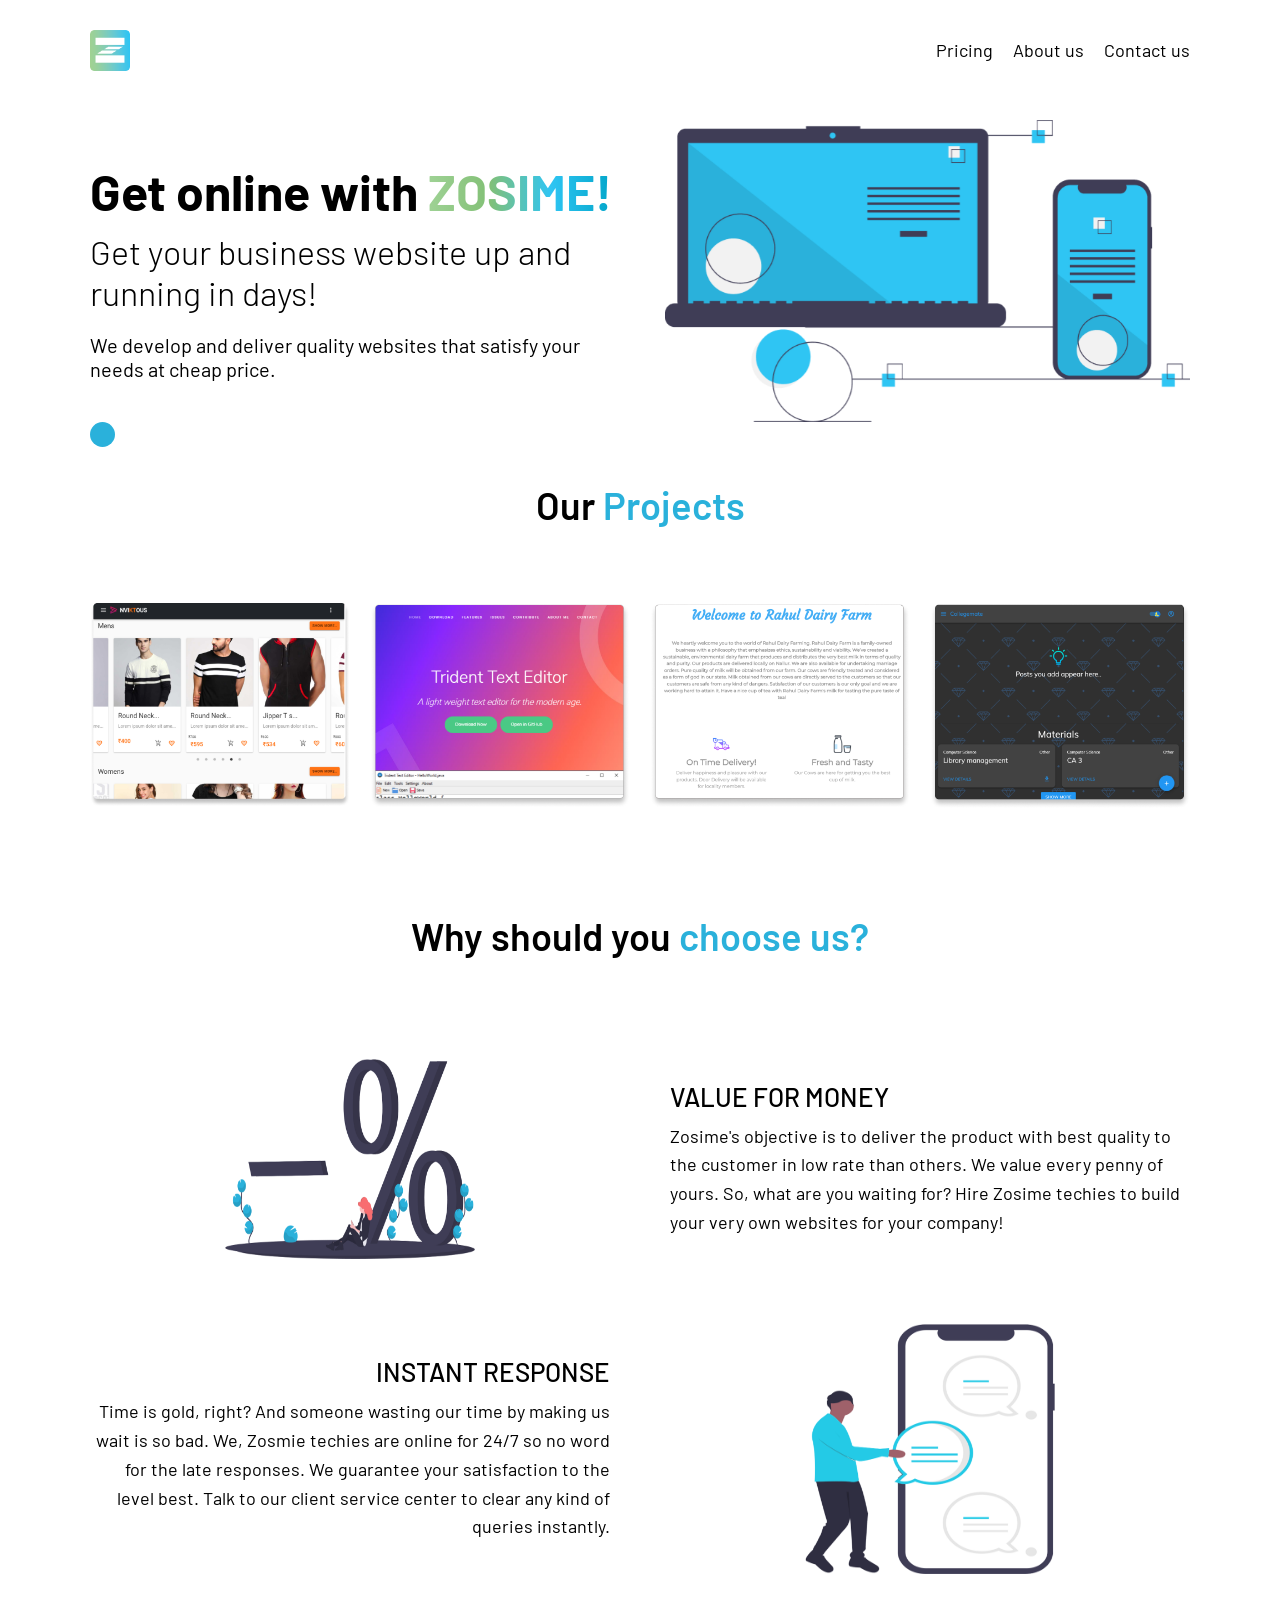
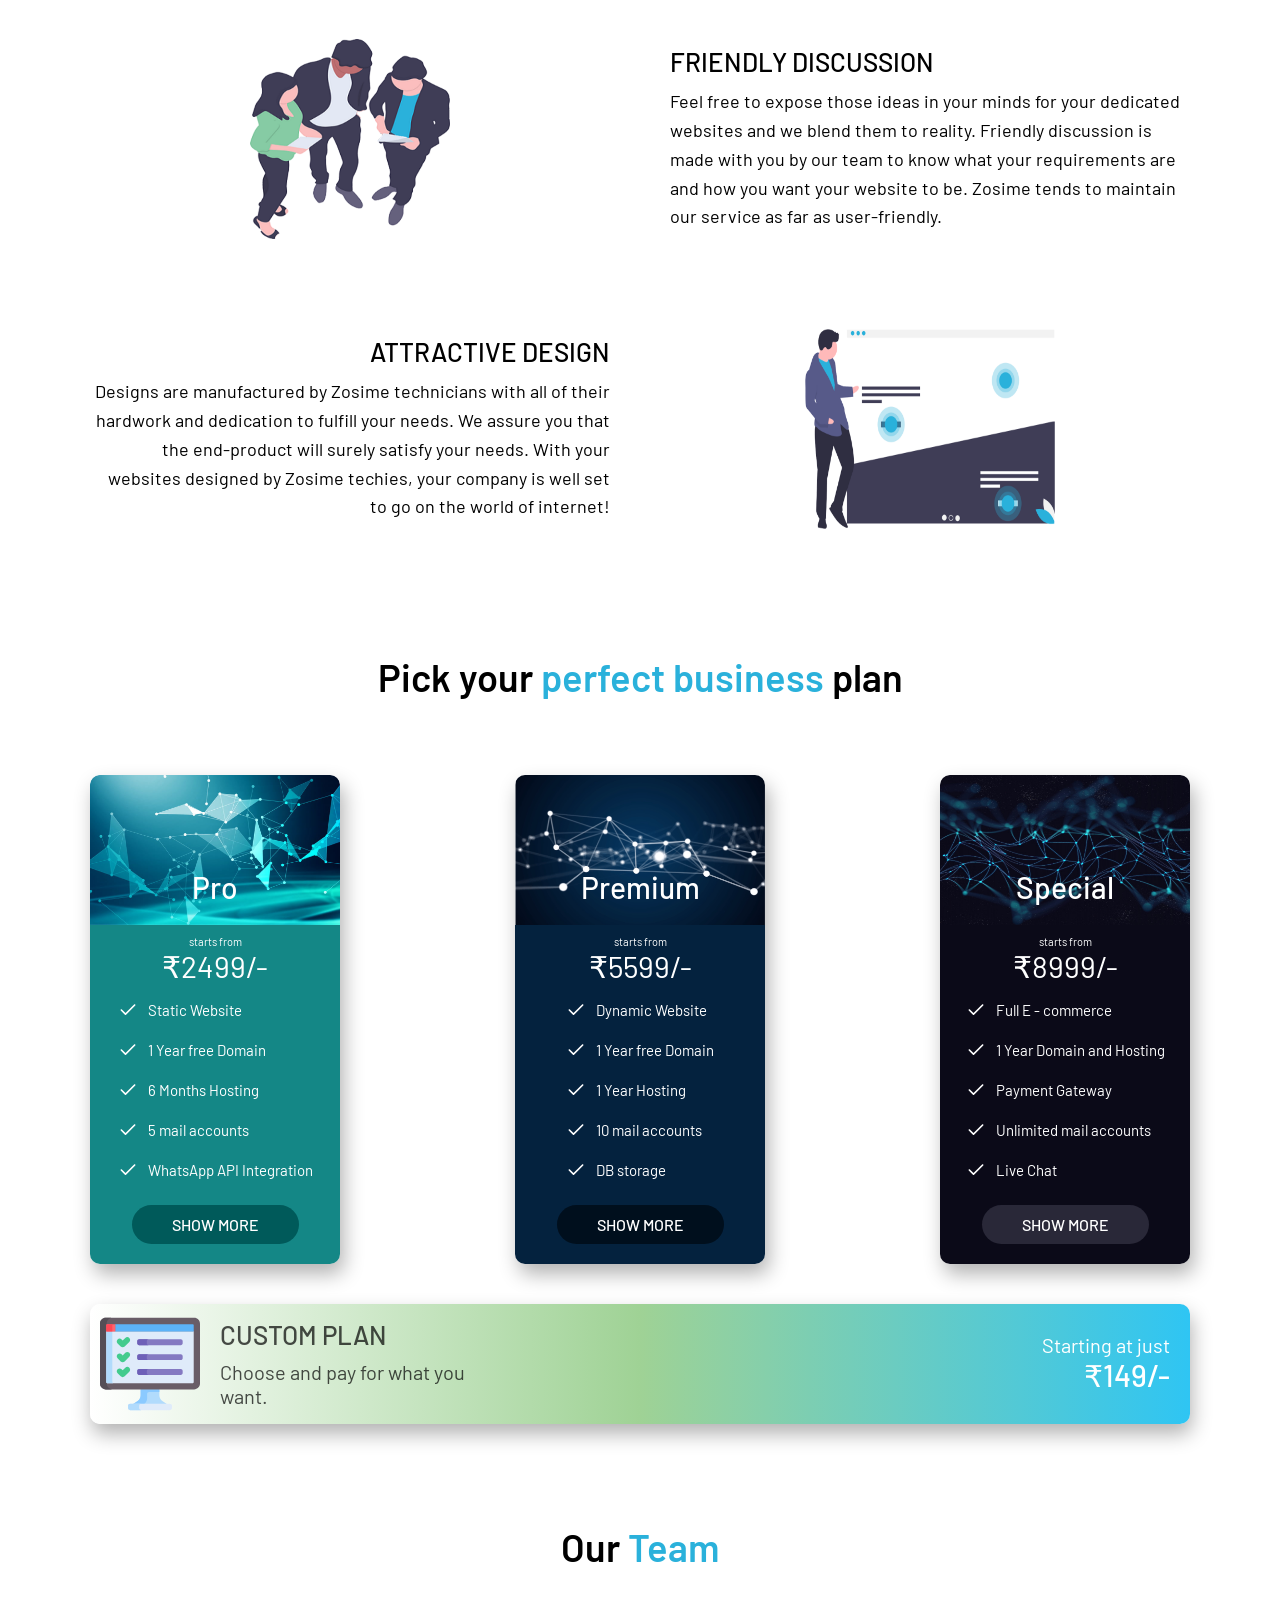
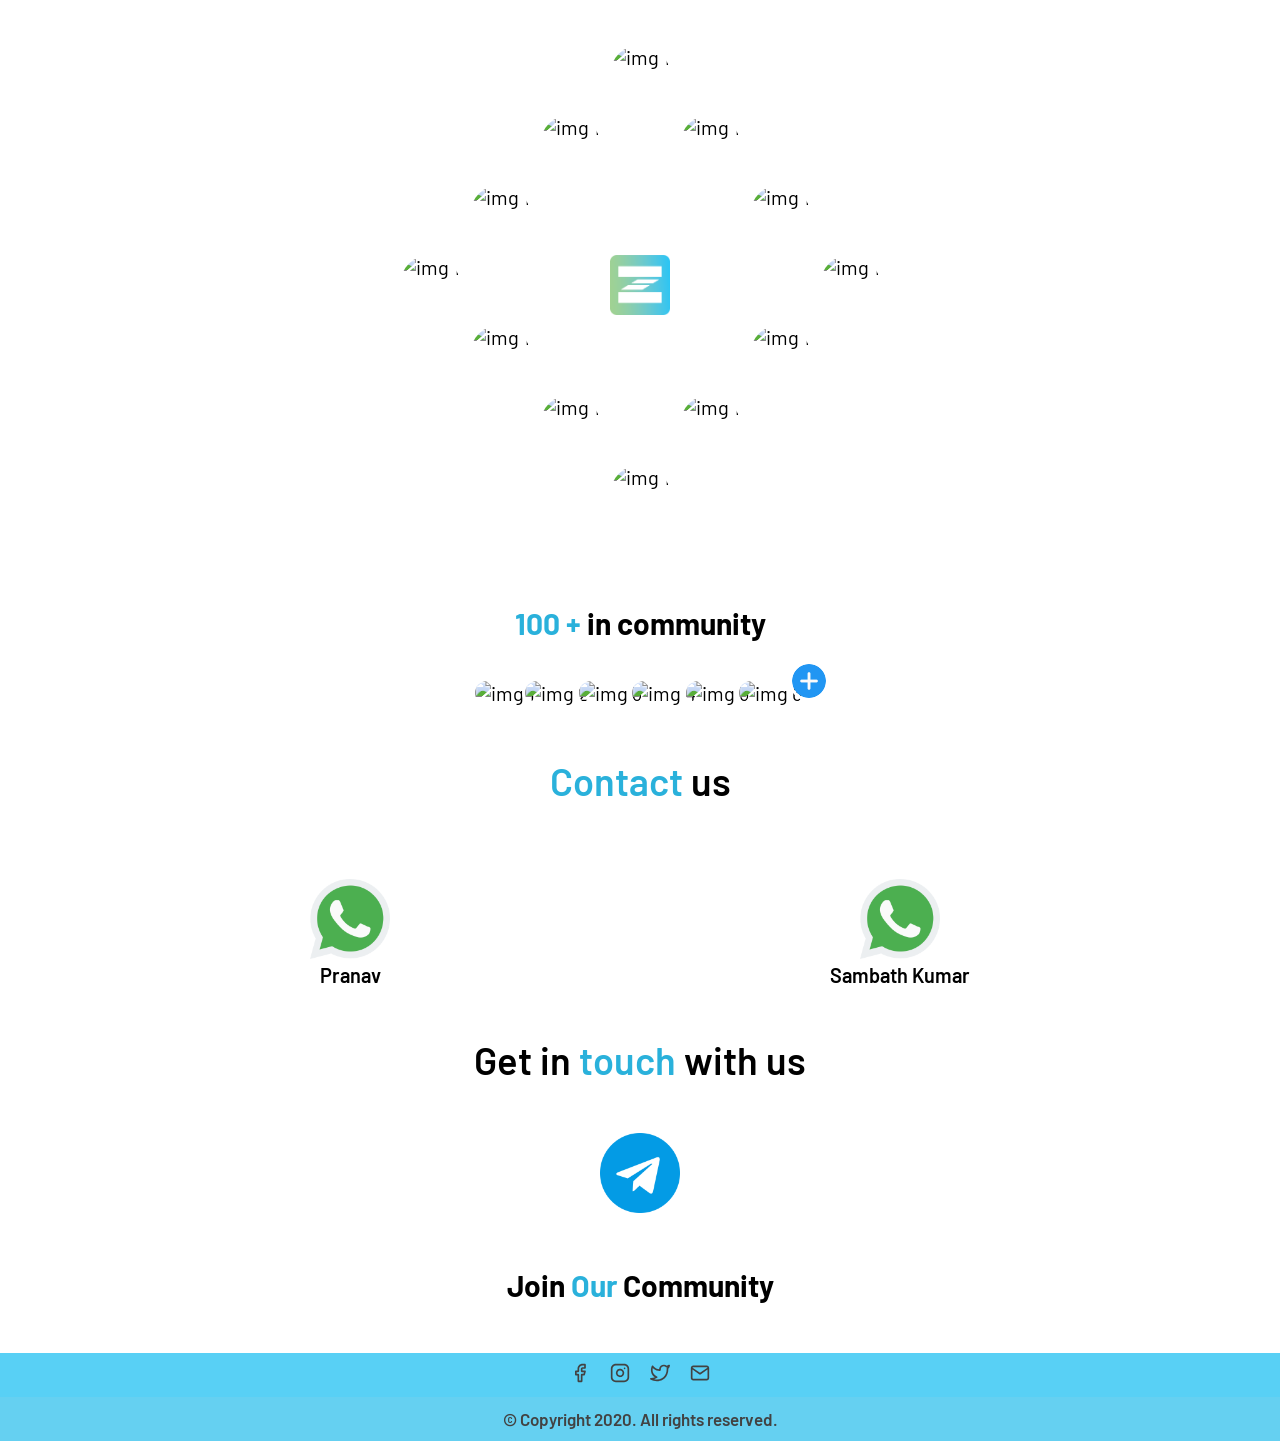
==== commit 2a4df338: "spelling check" ====
--- a/index.html
+++ b/index.html
@@ -174,19 +174,19 @@
                 <svg class="pricing__item--icon">
                   <use xlink:href="icons/sprite.svg#icon-check"></use>
                 </svg>
-                One static page
-              </li>
-              <li class="pricing__item">
-                <svg class="pricing__item--icon">
-                  <use xlink:href="icons/sprite.svg#icon-check"></use>
-                </svg>
-                1 Year domain
-              </li>
-              <li class="pricing__item">
-                <svg class="pricing__item--icon">
-                  <use xlink:href="icons/sprite.svg#icon-check"></use>
-                </svg>
-                6 Month Hosting
+                Static Website
+              </li>
+              <li class="pricing__item">
+                <svg class="pricing__item--icon">
+                  <use xlink:href="icons/sprite.svg#icon-check"></use>
+                </svg>
+                1 Year free Domain
+              </li>
+              <li class="pricing__item">
+                <svg class="pricing__item--icon">
+                  <use xlink:href="icons/sprite.svg#icon-check"></use>
+                </svg>
+                6 Months Hosting
               </li>
               <li class="pricing__item">
                 <svg class="pricing__item--icon">
@@ -198,7 +198,7 @@
                 <svg class="pricing__item--icon">
                   <use xlink:href="icons/sprite.svg#icon-check"></use>
                 </svg>
-                Whatsapp api Integration
+                WhatsApp API Integration
               </li>
             </ul>
             <a href="#popup-pro" class="pricing__btn pricing__btn--basic">Show more</a>
@@ -222,13 +222,13 @@
                 <svg class="pricing__item--icon">
                   <use xlink:href="icons/sprite.svg#icon-check"></use>
                 </svg>
-                One Dynamic page
-              </li>
-              <li class="pricing__item">
-                <svg class="pricing__item--icon">
-                  <use xlink:href="icons/sprite.svg#icon-check"></use>
-                </svg>
-                1 Year domain
+                Dynamic Website
+              </li>
+              <li class="pricing__item">
+                <svg class="pricing__item--icon">
+                  <use xlink:href="icons/sprite.svg#icon-check"></use>
+                </svg>
+                1 Year free Domain
               </li>
               <li class="pricing__item">
                 <svg class="pricing__item--icon">
@@ -261,19 +261,19 @@
           </div>
           <div class="pricing__card--content">
             <p>starts from</p>
-            <h3>₹9999/-</h3>
+            <h3>₹8999/-</h3>
             <ul class="pricing__detail">
               <li class="pricing__item">
                 <svg class="pricing__item--icon">
                   <use xlink:href="icons/sprite.svg#icon-check"></use>
                 </svg>
-                Full E- commerce
-              </li>
-              <li class="pricing__item">
-                <svg class="pricing__item--icon">
-                  <use xlink:href="icons/sprite.svg#icon-check"></use>
-                </svg>
-                1 Year domain and hosting
+                Full E - commerce
+              </li>
+              <li class="pricing__item">
+                <svg class="pricing__item--icon">
+                  <use xlink:href="icons/sprite.svg#icon-check"></use>
+                </svg>
+                1 Year Domain and Hosting
               </li>
               <li class="pricing__item">
                 <svg class="pricing__item--icon">
@@ -314,7 +314,6 @@
           </div>
         </div>
       </a>
-
     </section>
 
     <section class="about u-margin-tb-small" id="about">
@@ -453,7 +452,7 @@
         <ol class="popup__list">
           <li class="popup__item">Static pages with atmost 5 sections. For extra sections, ₹80/section.</li>
           <li class="popup__item">Hosting is provided free for 1st year. Domain is provided free for starting 6 months.
-            After that ₹129/ month is collected for hosting your website. After 1 year, ₹800/year will be charged.
+            After that ₹129/ month is collected for hosting your website. After 1 year, ₹860/year will be charged for Domain.
           </li>
           <li class="popup__item">Free SSL Certificate is provided to secure your website.</li>
           <li class="popup__item">For addition of extra page, ₹400/page will be charged.</li>
@@ -463,7 +462,8 @@
         <h6 class="popup__terms--heading">Terms and Conditions:</h6>
         <p class="popup__terms--text">
           *Initial payment of 25% should be paid before starting of project. Payment will not be refunded once project
-          has started. Domain charges may vary according to your name.
+          has started. Charges may vary as per your need. The price mentioned is only applicable for above criteria with
+          minimum requirements. Domain charges may vary according to your choice of domain.
         </p>
       </div>
     </div>
@@ -481,7 +481,7 @@
           <li class="popup__item">A Dynamic application with atmost 2 pages.</li>
           <li class="popup__item">For additional pages, starts from ₹850/page (Depends on your need).</li>
           <li class="popup__item">Hosting is provided free for 1st year. Domain is provided free for starting 6 months.
-            After that ₹129/ month is collected for hosting your website. After 1 year, ₹849/year will be charged.
+            After that ₹129/ month is collected for hosting your website. After 1 year, ₹860/year will be charged for Domain.
           </li>
           <li class="popup__item">Free SSL Certificate is provided to secure your website.</li>
           <li class="popup__item">Database storage charges may vary according to your needs.</li>
@@ -493,7 +493,7 @@
         <p class="popup__terms--text">
           *Initial payment of 25% should be paid before starting of project. Payment will not be refunded once project
           has started. Charges may vary as per your need. The price mentioned is only applicable for above criteria with
-          minimum requirements. Domain charges may vary according to your name.
+          minimum requirements. Domain charges may vary according to your choice of domain.
         </p>
       </div>
     </div>
@@ -510,7 +510,7 @@
         <ol class="popup__list">
           <li class="popup__item">A full-fledged E-Commerce site will be built for your company.</li>
           <li class="popup__item">Hosting is provided free for 1st year. Domain is provided free for starting 6 months.
-            After that ₹129/ month is collected for hosting your website. After 1 year, ₹849/year will be charged.
+            After that ₹129/ month is collected for hosting your website. After 1 year, ₹860/year will be charged for Domain.
           </li>
           <li class="popup__item">Free SSL Certificate is provided to secure your website.</li>
           <li class="popup__item">Admin Panel, User login functionality, Secure Payment Gateway, Order Management System
@@ -523,9 +523,8 @@
         <h4 class="popup__terms--heading">Terms and Conditions:</h4>
         <p class="popup__terms--text">
           *Initial payment of 25% should be paid before starting of project. Payment will not be refunded once project
-          has
-          started. Charges may vary as per your need. The price mentioned is only applicable for above criteria with
-          minimum requirements. Domain charges may vary according to your name.
+          has started. Charges may vary as per your need. The price mentioned is only applicable for above criteria with
+          minimum requirements. Domain charges may vary according to your choice of domain.
         </p>
       </div>
     </div>
@@ -570,7 +569,6 @@
     AOS.init();
   </script>
 
-
   <!-- JQuery CDN Link -->
   <script src="https://cdnjs.cloudflare.com/ajax/libs/jquery/3.5.1/jquery.min.js"></script>
 
@@ -581,5 +579,4 @@
   <script src="js/script.js"></script>
 
 </body>
-
 </html>
--- a/css/style.min.css
+++ b/css/style.min.css
@@ -1 +1 @@
-.u-upper{text-transform:uppercase}.u-image-full-size{width:100%;object-fit:cover;object-position:center}.u-mb-large{margin-bottom:7.5rem !important}.u-iblock{display:inline-block}.u-margin-tb-xl{margin-top:20rem !important;margin-bottom:20rem !important}.u-margin-tb-medium{margin-top:10rem !important;margin-bottom:10rem !important}.u-margin-tb-small{margin-top:5rem !important;margin-bottom:5rem !important}*,*::before,*::after{margin:0;padding:0;box-sizing:inherit}html{font-family:'Barlow', -apple-system, BlinkMacSystemFont, 'Segoe UI', Roboto, Oxygen, Ubuntu, Cantarell, 'Open Sans', 'Helvetica Neue', sans-serif;font-size:62.5%;scroll-behavior:smooth}@media only screen and (max-width: 56.25em){html{font-size:56.25%}}@media only screen and (max-width: 37.5em){html{font-size:50%}}@media only screen and (min-width: 112.5em){html{font-size:75%}}body{box-sizing:border-box}::selection{background-color:#03a6ca;color:#fff;display:inline-block}h1{font-size:5rem}h2{font-size:3.8rem;font-weight:600}h3{font-size:3rem}h4{font-size:2.6rem;font-weight:500;text-transform:uppercase;margin-bottom:1rem}h5{font-size:2rem;font-weight:600}h6{font-size:1.8rem;font-weight:600}body{font-size:2rem}.heading-primary{margin-bottom:1rem}@media only screen and (max-width: 56.25em){.heading-primary{font-size:4.5rem}}@media only screen and (max-width: 37.5em){.heading-primary{font-size:3.6rem}}.heading-secondary{font-size:3.4rem;font-weight:300;margin-bottom:2rem}@media only screen and (max-width: 56.25em){.heading-secondary{font-size:3rem}}@media only screen and (max-width: 37.5em){.heading-secondary{font-size:2rem}}.description{font-size:1.8rem;line-height:1.6em}.section-title{text-align:center}.section-title span{color:#2ab1db}.masked-text{background:linear-gradient(to right, #9fd295, #82c076, #2fc5f3, #03a6ca);background-clip:text;-webkit-background-clip:text;color:transparent}.small__circle{width:2.5rem;height:2.5rem;border-radius:100px;z-index:-9999;position:absolute;background-color:#2ab1db;animation:rotate 4s;animation-iteration-count:infinite;animation-direction:alternate}@keyframes rotate{0%{transform:translateY(-2rem)}25%{transform:translateX(2rem)}50%{transform:translateY(2rem)}100%{transform:translateX(-2rem)}}.btn,.btn btn:link,.btn btn:visited{cursor:pointer;text-transform:uppercase;border:none;padding:1.2rem 4.5rem;border-radius:3.5rem;color:#fff;font:inherit;font-size:2rem;font-weight:500;background-image:linear-gradient(to right, #9fd295, #24bceb);box-shadow:0 0.5rem 1rem rgba(0,0,0,0.4);transition:all 0.3s}.btn:hover{transform:translateY(-3px);box-shadow:0 1rem 2rem rgba(0,0,0,0.4)}.btn:active{transform:translateY(-1px);box-shadow:0 0.6rem 1.2rem rgba(0,0,0,0.4)}.btn:focus{outline:none}.pricing__card{border-radius:1rem;overflow:hidden;box-shadow:0.4rem 1rem 2rem rgba(0,0,0,0.3);transition:all .2s}.pricing__card:hover{transform:scale(1.03);box-shadow:0.4rem 1rem 2rem rgba(0,0,0,0.5)}.pricing__card--content{text-align:center;padding:1rem 2rem;cursor:default}.pricing__card--content p{font-size:1.1rem}.pricing__card--content h3{font-weight:400}.pricing__card--1{grid-column:2 / 3}.pricing__card--1 .pricing__card--content{background-color:#148786}.pricing__card--2{grid-column:4 / 5}.pricing__card--2 .pricing__card--content{background-color:#04223e}.pricing__card--3{grid-column:6 / 7}.pricing__card--3 .pricing__card--content{background-color:#0b0a18}.pricing__card--banner{position:relative}.pricing__card--banner img{width:25rem;height:15rem;display:block}.pricing__card--banner h3{position:absolute;left:50%;top:75%;transform:translate(-50%, -50%);font-weight:500}.popup{height:100vh;width:100%;position:fixed;top:0;left:0;background-color:rgba(255,255,255,0.8);z-index:9999;opacity:0;visibility:hidden;transition:all 0.2s;backdrop-filter:blur(0.3rem)}.popup:target{opacity:1;visibility:visible}.popup__close{color:#2fc5f3;position:absolute;top:3rem;right:4rem;text-decoration:none;display:inline-block;font-size:4rem}.popup:target .popup__content{transform:scale(1) translate(-50%, -50%)}.popup__content{position:absolute;top:50%;left:50%;transform:translate(-50%, -50%);position:relative;width:60%;height:45rem;color:#eee;border-radius:0.5rem;box-shadow:0 2rem 4rem rgba(0,0,0,0.2);display:flex;flex-direction:column;overflow:hidden;justify-content:center;transform:scale(0);transition:scale 0.3s}@media only screen and (max-width: 56.25em){.popup__content{width:80%}}@media only screen and (max-width: 37.5em){.popup__content{width:100%;height:100vh !important}}.popup__content--pro{background-color:#148786}.popup__content--premium{background-color:#04223e}.popup__content--special{background-color:#0b0a18}.popup__title{font-size:20rem;position:absolute;right:-5%;top:60%;transform:translateY(-50%);text-transform:uppercase;color:rgba(255,255,255,0.1)}@media only screen and (max-width: 56.25em){.popup__title{font-size:15rem}}.popup__details,.popup__terms{margin:3rem 4rem;font-size:1.3rem}@media only screen and (max-width: 56.25em){.popup__details,.popup__terms{margin:2rem 3rem}}@media only screen and (max-width: 37.5em){.popup__details,.popup__terms{margin:1rem 1.5rem}}.popup__list{font-size:1.6rem;margin-left:2rem}.popup__item{margin:0.5rem auto}.divider-huge{width:100%;height:25rem;background-color:#2ab1db;transform:skewY(-5deg) translateY(-50%);margin-bottom:-10rem}.footer__social{background-color:rgba(47,197,243,0.8);display:flex;justify-content:center;align-items:center}.footer__social--link{display:inline-block;fill:#424242}.footer__social--link:hover{fill:#eee}.footer__social--icon{height:2rem;width:2rem;margin:1rem}.footer__copyright{background-color:rgba(36,188,235,0.7);color:#424242;text-align:center;font-weight:600;font-size:1.7rem;padding:1.2rem}.hero{max-width:110rem;margin:0 auto;margin-top:12rem;margin-bottom:6rem}@media only screen and (max-width: 75em){.hero{max-width:90%}}.hero-inner{display:grid;grid-template-columns:repeat(2, 1fr);grid-template-rows:max-content;grid-gap:5rem}@media only screen and (max-width: 37.5em){.hero-inner{grid-template-columns:1fr;grid-template-rows:repeat(2, max-content)}}.hero__text{display:flex;flex-direction:column;justify-content:center}.hero__illustration{display:flex;flex-direction:column;justify-content:center}@media only screen and (max-width: 37.5em){.hero__illustration{max-width:80%;margin:auto}}@media only screen and (max-width: 37.5em){.hero__paragraph{font-size:1.6rem}}.feature{max-width:110rem;margin:0 auto}@media only screen and (max-width: 75em){.feature{max-width:90%}}.feature__container{display:grid;grid-template-columns:repeat(2, 1fr);grid-template-rows:repeat(4, 1fr);justify-items:center;align-items:center;row-gap:4rem;column-gap:6rem}@media only screen and (max-width: 37.5em){.feature__container{grid-template-columns:1fr;grid-template-rows:repeat(8, 1fr)}}.feature__image{width:25rem;height:20rem;display:block}.feature__image--1{grid-column:1 / 2;grid-row:1 / 2}@media only screen and (max-width: 37.5em){.feature__image--1{grid-column:1 / 2;grid-row:1 / 2}}.feature__image--2{grid-column:2 / 3;grid-row:2 / 3;height:25rem}@media only screen and (max-width: 37.5em){.feature__image--2{grid-column:1 / 2;grid-row:3 / 4}}.feature__image--3{grid-column:1 / 2;grid-row:3 / 4;width:20rem}@media only screen and (max-width: 37.5em){.feature__image--3{grid-column:1 / 2;grid-row:5 / 6}}.feature__image--4{grid-column:2 / 3;grid-row:4 / 5}@media only screen and (max-width: 37.5em){.feature__image--4{grid-column:1 / 2;grid-row:7 / 8}}.feature__text--1{grid-column:2 / 3;grid-row:1 / 2;text-align:left;align-self:center}@media only screen and (max-width: 37.5em){.feature__text--1{grid-column:1 / 2;grid-row:2 / 3;text-align:center}}.feature__text--2{grid-column:1 / 2;grid-row:2 / 3;text-align:right;align-self:center}@media only screen and (max-width: 37.5em){.feature__text--2{grid-column:1 / 2;grid-row:4 / 5;text-align:center}}.feature__text--3{grid-column:2 / 3;grid-row:3 / 4;text-align:left;align-self:center}@media only screen and (max-width: 37.5em){.feature__text--3{grid-column:1 / 2;grid-row:6 / 7;text-align:center}}.feature__text--4{grid-column:1 / 2;grid-row:4 / 5;text-align:right;align-self:center}@media only screen and (max-width: 37.5em){.feature__text--4{grid-column:1 / 2;grid-row:8 / 9;text-align:center}}.nav{position:absolute;top:0;left:0;width:100%;z-index:9999}.nav,.nav>*{transition:all 0.3s ease}.nav-container{max-width:110rem;margin:0 auto;padding:3rem 0;display:flex;font-size:1.8rem;align-items:center;z-index:9999}@media only screen and (max-width: 75em){.nav-container{max-width:90%}}.nav__brand{flex-shrink:0;height:4rem;width:4rem;margin-right:auto;z-index:1001}.nav__brand-image{width:100%;object-fit:contain;object-position:center}.nav__items{list-style:none;display:flex}@media only screen and (max-width: 31.25em){.nav__items{position:fixed;right:0;max-height:0;width:100%;top:7.5rem;background-color:#fff;display:flex;flex-direction:column;align-items:flex-start;transform:translateY(-150%);padding:1rem 2.5rem;opacity:0;transition:all 0.3s}}.nav__item:not(:last-child){margin-right:2rem}@media only screen and (max-width: 31.25em){.nav__item{margin:0.5rem 0}}.nav__link{text-decoration:none;color:#000}.nav__link:hover{color:#2ab1db;font-weight:500}.nav-active{transform:translateY(0%);opacity:1;max-height:300rem}.sticky{position:fixed;top:0;left:0;width:100%;background:linear-gradient(to right, #9fd295, #82c076, #2fc5f3, #2ab1db);z-index:1000;box-shadow:0 3px 0.6rem rgba(0,0,0,0.2);transition:all 0.3s ease-out}.sticky>.nav-container{padding:2rem 0}.sticky .nav__link{color:#000}.sticky .nav__link:hover{color:#fff;font-weight:500}@media only screen and (max-width: 31.25em){.sticky .nav__link:hover{color:#2ab1db}}.burger{display:none;cursor:pointer}@media only screen and (max-width: 31.25em){.burger{display:block;transform:rotate(180deg)}}.burger .burger__line{position:relative;transform:translateY(1rem);width:3rem}.burger .burger__line,.burger .burger__line::before,.burger .burger__line::after{height:2px;background-color:#82c076;display:inline-block}.burger .burger__line::before,.burger .burger__line::after{content:"";width:3rem;position:absolute;left:0;transition:all 0.2s}.burger .burger__line::before{top:-0.8rem}.burger .burger__line::after{top:0.9rem}.burger .burger__line--toggle{background-color:transparent !important}.burger .burger__line--toggle::before{top:0;transform:rotate(135deg)}.burger .burger__line--toggle::after{top:0;transform:rotate(-135deg)}.white-bg-bar,.white-bg-bar::before,.white-bg-bar::after{background-color:#fff !important}.pricing{text-align:center;max-width:110rem;margin:0 auto}@media only screen and (max-width: 75em){.pricing{max-width:90%}}.pricing__container{display:grid;grid-template-columns:min-content 1fr min-content 1fr min-content;color:#fff}@media only screen and (max-width: 56.25em){.pricing__container{grid-template-columns:1fr min-content 1fr;grid-row-gap:2.5rem}}.pricing__detail{list-style:none;text-align:left;font-size:1.5rem;display:inline-block;margin:1.5rem auto}.pricing__item{display:flex;align-items:center}.pricing__item:not(:last-child){margin-bottom:2rem}.pricing__item--icon{height:2rem;width:2rem;margin-right:1rem;fill:#fff}.pricing__item--icon-mod{transform:rotate(45deg)}.pricing__btn{border:none;text-transform:uppercase;text-decoration:none;padding:1rem 4rem;border-radius:2.5rem;color:inherit;font:inherit;margin:1rem 0;outline:none;font-size:1.6rem;font-weight:500;display:inline-block;transition:all 0.5s;text-decoration:none}.pricing__btn--basic{background-color:#005a5a}.pricing__btn--pro{background-color:#000f1d}.pricing__btn--premium{background-color:#292838}.pricing__btn:hover{background-color:#f7f7f7;color:#000;cursor:pointer}.pricing__card--1{grid-row:1/2;grid-column:1/2}@media only screen and (max-width: 56.25em){.pricing__card--1{grid-row:1/2;grid-column:2/3}}.pricing__card--2{grid-row:1/2;grid-column:3/4}@media only screen and (max-width: 56.25em){.pricing__card--2{grid-row:2/3;grid-column:2/3}}.pricing__card--3{grid-row:1/2;grid-column:5/6}@media only screen and (max-width: 56.25em){.pricing__card--3{grid-row:3/4;grid-column:2/3}}.custom{box-shadow:0.2rem 1rem 2rem rgba(0,0,0,0.3);transition:all 0.2s;background-image:linear-gradient(to right, #fff, #9fd295, #2fc5f3);margin-top:4rem;padding:1rem;display:flex;border-radius:1rem;justify-content:space-between;align-items:center}.custom:hover{transform:scale(1.03);box-shadow:0.4rem 0.8rem 2rem rgba(0,0,0,0.5)}.custom__link{color:inherit}.custom__link:link,.custom__link:visited{text-decoration:none;color:#fff;transition:all 0.3s}@media only screen and (max-width: 37.5em){.custom{flex-direction:column;background-image:none;background-color:#2fc5f3}}.custom--top{flex-basis:40rem;display:flex;justify-content:space-between;align-items:center}@media only screen and (max-width: 37.5em){.custom--top{flex-basis:100%;justify-content:space-around;width:100%}}.custom--logo{width:10rem;height:10rem}.custom--text{color:rgba(0,0,0,0.7);margin-left:2rem;text-align:left}.custom--price{margin-right:1rem;text-align:right;color:#fff}.custom--price h3{font-weight:500}@media only screen and (max-width: 37.5em){.custom--price{text-align:center;color:#000}}.project{max-width:110rem;margin:0 auto;text-align:center}@media only screen and (max-width: 75em){.project{max-width:90%}}.project__container{display:grid;grid-template-columns:repeat(4, 1fr);grid-gap:2rem;margin-bottom:6rem}@media only screen and (max-width: 56.25em){.project__container{grid-template-columns:repeat(2, 1fr)}}.project__card img{width:100%;object-fit:fill;transition:all 0.3s}.project__card img:hover{transform:translateY(-1rem) scale(1.05)}.about .my__team{display:grid;grid-template-columns:repeat(7, min-content);justify-content:center;grid-gap:1rem;margin-bottom:8rem}@media only screen and (max-width: 31.25em){.about .my__team{grid-gap:0.5rem}}.about .my__team--photo{width:6rem;height:6rem;border-radius:100px}@media only screen and (max-width: 31.25em){.about .my__team--photo{width:3rem;height:3rem}}.about .my__team--photo-1{grid-column:4 / 5}.about .my__team--photo-2{grid-column:3 / 4}.about .my__team--photo-3{grid-column:5 / 6}.about .my__team--photo-4{grid-column:2 / 3}.about .my__team--photo-5{grid-column:6 / 7}.about .my__team--photo-6{grid-column:1 / 2}.about .my__team--photo-7{grid-column:7 / 8}.about .my__team--photo-8{grid-column:2 / 3}.about .my__team--photo-9{grid-column:6 / 7}.about .my__team--photo-10{grid-column:3 / 4}.about .my__team--photo-11{grid-column:5 / 6}.about .my__team--photo-12{grid-column:4 / 5}.about .my__team--photo-logo{grid-column:4 / 5;grid-row:4 / 5;width:6rem;height:6rem}@media only screen and (max-width: 31.25em){.about .my__team--photo-logo{width:3rem;height:3rem}}.community{text-align:center;margin-top:2rem}.community--photo{width:4rem;height:4rem;border-radius:100px;margin-right:-2rem;border:3px solid #fff}@media only screen and (max-width: 31.25em){.community--photo{width:3rem;height:3rem;margin-right:-1rem}}.contact{max-width:110rem;margin:0 auto}@media only screen and (max-width: 75em){.contact{max-width:90%}}.contact__logo{width:8rem;height:8rem}@media only screen and (max-width: 37.5em){.contact__logo{width:6rem;height:6rem}}.contact__container{display:flex;justify-content:space-around}.contact__container a:link,.contact__container a:visited{text-align:center;text-decoration:none;color:#000;transition:all 0.3s}.contact__container a:hover{transform:translateY(-1rem) scale(1.05)}.contact__community{display:flex;justify-content:center}.contact__community a:link,.contact__community a:visited{text-decoration:none;transition:all 0.3s}.contact__community a:hover{transform:translateY(-1rem) scale(1.05)}
+.u-upper{text-transform:uppercase}.u-image-full-size{width:100%;-o-object-fit:cover;object-fit:cover;-o-object-position:center;object-position:center}.u-mb-large{margin-bottom:7.5rem !important}.u-iblock{display:inline-block}.u-margin-tb-xl{margin-top:20rem !important;margin-bottom:20rem !important}.u-margin-tb-medium{margin-top:10rem !important;margin-bottom:10rem !important}.u-margin-tb-small{margin-top:5rem !important;margin-bottom:5rem !important}*,*::before,*::after{margin:0;padding:0;-webkit-box-sizing:inherit;box-sizing:inherit}html{font-family:'Barlow', -apple-system, BlinkMacSystemFont, 'Segoe UI', Roboto, Oxygen, Ubuntu, Cantarell, 'Open Sans', 'Helvetica Neue', sans-serif;font-size:62.5%;scroll-behavior:smooth}@media only screen and (max-width: 56.25em){html{font-size:56.25%}}@media only screen and (max-width: 37.5em){html{font-size:50%}}@media only screen and (min-width: 112.5em){html{font-size:75%}}body{-webkit-box-sizing:border-box;box-sizing:border-box}::-moz-selection{background-color:#03a6ca;color:#fff;display:inline-block}::selection{background-color:#03a6ca;color:#fff;display:inline-block}h1{font-size:5rem}h2{font-size:3.8rem;font-weight:600}h3{font-size:3rem}h4{font-size:2.6rem;font-weight:500;text-transform:uppercase;margin-bottom:1rem}h5{font-size:2rem;font-weight:600}h6{font-size:1.8rem;font-weight:600}body{font-size:2rem}.heading-primary{margin-bottom:1rem}@media only screen and (max-width: 56.25em){.heading-primary{font-size:4.5rem}}@media only screen and (max-width: 37.5em){.heading-primary{font-size:3.6rem}}.heading-secondary{font-size:3.4rem;font-weight:300;margin-bottom:2rem}@media only screen and (max-width: 56.25em){.heading-secondary{font-size:3rem}}@media only screen and (max-width: 37.5em){.heading-secondary{font-size:2rem}}.description{font-size:1.8rem;line-height:1.6em}.section-title{text-align:center}.section-title span{color:#2ab1db}.masked-text{background:-webkit-gradient(linear, left top, right top, from(#9fd295), color-stop(#82c076), color-stop(#2fc5f3), to(#03a6ca));background:linear-gradient(to right, #9fd295, #82c076, #2fc5f3, #03a6ca);background-clip:text;-webkit-background-clip:text;color:transparent}.small__circle{width:2.5rem;height:2.5rem;border-radius:100px;z-index:-9999;position:absolute;background-color:#2ab1db;-webkit-animation:rotate 4s;animation:rotate 4s;-webkit-animation-iteration-count:infinite;animation-iteration-count:infinite;-webkit-animation-direction:alternate;animation-direction:alternate}@-webkit-keyframes rotate{0%{-webkit-transform:translateY(-2rem);transform:translateY(-2rem)}25%{-webkit-transform:translateX(2rem);transform:translateX(2rem)}50%{-webkit-transform:translateY(2rem);transform:translateY(2rem)}100%{-webkit-transform:translateX(-2rem);transform:translateX(-2rem)}}@keyframes rotate{0%{-webkit-transform:translateY(-2rem);transform:translateY(-2rem)}25%{-webkit-transform:translateX(2rem);transform:translateX(2rem)}50%{-webkit-transform:translateY(2rem);transform:translateY(2rem)}100%{-webkit-transform:translateX(-2rem);transform:translateX(-2rem)}}.btn,.btn btn:link,.btn btn:visited{cursor:pointer;text-transform:uppercase;border:none;padding:1.2rem 4.5rem;border-radius:3.5rem;color:#fff;font:inherit;font-size:2rem;font-weight:500;background-image:-webkit-gradient(linear, left top, right top, from(#9fd295), to(#24bceb));background-image:linear-gradient(to right, #9fd295, #24bceb);-webkit-box-shadow:0 0.5rem 1rem rgba(0,0,0,0.4);box-shadow:0 0.5rem 1rem rgba(0,0,0,0.4);-webkit-transition:all 0.3s;transition:all 0.3s}.btn:hover{-webkit-transform:translateY(-3px);transform:translateY(-3px);-webkit-box-shadow:0 1rem 2rem rgba(0,0,0,0.4);box-shadow:0 1rem 2rem rgba(0,0,0,0.4)}.btn:active{-webkit-transform:translateY(-1px);transform:translateY(-1px);-webkit-box-shadow:0 0.6rem 1.2rem rgba(0,0,0,0.4);box-shadow:0 0.6rem 1.2rem rgba(0,0,0,0.4)}.btn:focus{outline:none}.pricing__card{border-radius:1rem;overflow:hidden;-webkit-box-shadow:0.4rem 1rem 2rem rgba(0,0,0,0.3);box-shadow:0.4rem 1rem 2rem rgba(0,0,0,0.3);-webkit-transition:all .2s;transition:all .2s}.pricing__card:hover{-webkit-transform:scale(1.03);transform:scale(1.03);-webkit-box-shadow:0.4rem 1rem 2rem rgba(0,0,0,0.5);box-shadow:0.4rem 1rem 2rem rgba(0,0,0,0.5)}.pricing__card--content{text-align:center;padding:1rem 2rem;cursor:default}.pricing__card--content p{font-size:1.1rem}.pricing__card--content h3{font-weight:400}.pricing__card--1{-ms-grid-column:2;-ms-grid-column-span:1;grid-column:2 / 3}.pricing__card--1 .pricing__card--content{background-color:#148786}.pricing__card--2{-ms-grid-column:4;-ms-grid-column-span:1;grid-column:4 / 5}.pricing__card--2 .pricing__card--content{background-color:#04223e}.pricing__card--3{-ms-grid-column:6;-ms-grid-column-span:1;grid-column:6 / 7}.pricing__card--3 .pricing__card--content{background-color:#0b0a18}.pricing__card--banner{position:relative}.pricing__card--banner img{width:25rem;height:15rem;display:block}.pricing__card--banner h3{position:absolute;left:50%;top:75%;-webkit-transform:translate(-50%, -50%);transform:translate(-50%, -50%);font-weight:500}.popup{height:100vh;width:100%;position:fixed;top:0;left:0;background-color:rgba(255,255,255,0.8);z-index:9999;opacity:0;visibility:hidden;-webkit-transition:all 0.2s;transition:all 0.2s;-webkit-backdrop-filter:blur(0.3rem);backdrop-filter:blur(0.3rem)}.popup:target{opacity:1;visibility:visible}.popup__close{color:#2fc5f3;position:absolute;top:3rem;right:4rem;text-decoration:none;display:inline-block;font-size:4rem}.popup:target .popup__content{-webkit-transform:scale(1) translate(-50%, -50%);transform:scale(1) translate(-50%, -50%)}.popup__content{position:absolute;top:50%;left:50%;-webkit-transform:translate(-50%, -50%);transform:translate(-50%, -50%);position:relative;width:60%;height:45rem;color:#eee;border-radius:0.5rem;-webkit-box-shadow:0 2rem 4rem rgba(0,0,0,0.2);box-shadow:0 2rem 4rem rgba(0,0,0,0.2);display:-webkit-box;display:-ms-flexbox;display:flex;-webkit-box-orient:vertical;-webkit-box-direction:normal;-ms-flex-direction:column;flex-direction:column;overflow:hidden;-webkit-box-pack:center;-ms-flex-pack:center;justify-content:center;-webkit-transform:scale(0);transform:scale(0);-webkit-transition:scale 0.3s;transition:scale 0.3s}@media only screen and (max-width: 56.25em){.popup__content{width:80%}}@media only screen and (max-width: 37.5em){.popup__content{width:100%;height:100vh !important}}.popup__content--pro{background-color:#148786}.popup__content--premium{background-color:#04223e}.popup__content--special{background-color:#0b0a18}.popup__title{font-size:20rem;position:absolute;right:-5%;top:60%;-webkit-transform:translateY(-50%);transform:translateY(-50%);text-transform:uppercase;color:rgba(255,255,255,0.1)}@media only screen and (max-width: 56.25em){.popup__title{font-size:15rem}}.popup__details,.popup__terms{margin:3rem 4rem;font-size:1.3rem}@media only screen and (max-width: 56.25em){.popup__details,.popup__terms{margin:2rem 3rem}}@media only screen and (max-width: 37.5em){.popup__details,.popup__terms{margin:1rem 1.5rem}}.popup__list{font-size:1.6rem;margin-left:2rem}.popup__item{margin:0.5rem auto}.divider-huge{width:100%;height:25rem;background-color:#2ab1db;-webkit-transform:skewY(-5deg) translateY(-50%);transform:skewY(-5deg) translateY(-50%);margin-bottom:-10rem}.footer__social{background-color:rgba(47,197,243,0.8);display:-webkit-box;display:-ms-flexbox;display:flex;-webkit-box-pack:center;-ms-flex-pack:center;justify-content:center;-webkit-box-align:center;-ms-flex-align:center;align-items:center}.footer__social--link{display:inline-block;fill:#424242}.footer__social--link:hover{fill:#eee}.footer__social--icon{height:2rem;width:2rem;margin:1rem}.footer__copyright{background-color:rgba(36,188,235,0.7);color:#424242;text-align:center;font-weight:600;font-size:1.7rem;padding:1.2rem}.hero{max-width:110rem;margin:0 auto;margin-top:12rem;margin-bottom:6rem}@media only screen and (max-width: 75em){.hero{max-width:90%}}.hero-inner{display:-ms-grid;display:grid;-ms-grid-columns:(1fr)[2];grid-template-columns:repeat(2, 1fr);-ms-grid-rows:max-content;grid-template-rows:-webkit-max-content;grid-template-rows:max-content;grid-gap:5rem}@media only screen and (max-width: 37.5em){.hero-inner{-ms-grid-columns:1fr;grid-template-columns:1fr;-ms-grid-rows:(max-content)[2];grid-template-rows:repeat(2, -webkit-max-content);grid-template-rows:repeat(2, max-content)}}.hero__text{display:-webkit-box;display:-ms-flexbox;display:flex;-webkit-box-orient:vertical;-webkit-box-direction:normal;-ms-flex-direction:column;flex-direction:column;-webkit-box-pack:center;-ms-flex-pack:center;justify-content:center}.hero__illustration{display:-webkit-box;display:-ms-flexbox;display:flex;-webkit-box-orient:vertical;-webkit-box-direction:normal;-ms-flex-direction:column;flex-direction:column;-webkit-box-pack:center;-ms-flex-pack:center;justify-content:center}@media only screen and (max-width: 37.5em){.hero__illustration{max-width:80%;margin:auto}}@media only screen and (max-width: 37.5em){.hero__paragraph{font-size:1.6rem}}.feature{max-width:110rem;margin:0 auto}@media only screen and (max-width: 75em){.feature{max-width:90%}}.feature__container{display:-ms-grid;display:grid;-ms-grid-columns:(1fr)[2];grid-template-columns:repeat(2, 1fr);-ms-grid-rows:(1fr)[4];grid-template-rows:repeat(4, 1fr);justify-items:center;-webkit-box-align:center;-ms-flex-align:center;align-items:center;row-gap:4rem;-webkit-column-gap:6rem;column-gap:6rem}@media only screen and (max-width: 37.5em){.feature__container{-ms-grid-columns:1fr;grid-template-columns:1fr;-ms-grid-rows:(1fr)[8];grid-template-rows:repeat(8, 1fr)}}.feature__image{width:25rem;height:20rem;display:block}.feature__image--1{-ms-grid-column:1;-ms-grid-column-span:1;grid-column:1 / 2;-ms-grid-row:1;-ms-grid-row-span:1;grid-row:1 / 2}@media only screen and (max-width: 37.5em){.feature__image--1{-ms-grid-column:1;-ms-grid-column-span:1;grid-column:1 / 2;-ms-grid-row:1;-ms-grid-row-span:1;grid-row:1 / 2}}.feature__image--2{-ms-grid-column:2;-ms-grid-column-span:1;grid-column:2 / 3;-ms-grid-row:2;-ms-grid-row-span:1;grid-row:2 / 3;height:25rem}@media only screen and (max-width: 37.5em){.feature__image--2{-ms-grid-column:1;-ms-grid-column-span:1;grid-column:1 / 2;-ms-grid-row:3;-ms-grid-row-span:1;grid-row:3 / 4}}.feature__image--3{-ms-grid-column:1;-ms-grid-column-span:1;grid-column:1 / 2;-ms-grid-row:3;-ms-grid-row-span:1;grid-row:3 / 4;width:20rem}@media only screen and (max-width: 37.5em){.feature__image--3{-ms-grid-column:1;-ms-grid-column-span:1;grid-column:1 / 2;-ms-grid-row:5;-ms-grid-row-span:1;grid-row:5 / 6}}.feature__image--4{-ms-grid-column:2;-ms-grid-column-span:1;grid-column:2 / 3;-ms-grid-row:4;-ms-grid-row-span:1;grid-row:4 / 5}@media only screen and (max-width: 37.5em){.feature__image--4{-ms-grid-column:1;-ms-grid-column-span:1;grid-column:1 / 2;-ms-grid-row:7;-ms-grid-row-span:1;grid-row:7 / 8}}.feature__text--1{-ms-grid-column:2;-ms-grid-column-span:1;grid-column:2 / 3;-ms-grid-row:1;-ms-grid-row-span:1;grid-row:1 / 2;text-align:left;-ms-flex-item-align:center;-ms-grid-row-align:center;align-self:center}@media only screen and (max-width: 37.5em){.feature__text--1{-ms-grid-column:1;-ms-grid-column-span:1;grid-column:1 / 2;-ms-grid-row:2;-ms-grid-row-span:1;grid-row:2 / 3;text-align:center}}.feature__text--2{-ms-grid-column:1;-ms-grid-column-span:1;grid-column:1 / 2;-ms-grid-row:2;-ms-grid-row-span:1;grid-row:2 / 3;text-align:right;-ms-flex-item-align:center;-ms-grid-row-align:center;align-self:center}@media only screen and (max-width: 37.5em){.feature__text--2{-ms-grid-column:1;-ms-grid-column-span:1;grid-column:1 / 2;-ms-grid-row:4;-ms-grid-row-span:1;grid-row:4 / 5;text-align:center}}.feature__text--3{-ms-grid-column:2;-ms-grid-column-span:1;grid-column:2 / 3;-ms-grid-row:3;-ms-grid-row-span:1;grid-row:3 / 4;text-align:left;-ms-flex-item-align:center;-ms-grid-row-align:center;align-self:center}@media only screen and (max-width: 37.5em){.feature__text--3{-ms-grid-column:1;-ms-grid-column-span:1;grid-column:1 / 2;-ms-grid-row:6;-ms-grid-row-span:1;grid-row:6 / 7;text-align:center}}.feature__text--4{-ms-grid-column:1;-ms-grid-column-span:1;grid-column:1 / 2;-ms-grid-row:4;-ms-grid-row-span:1;grid-row:4 / 5;text-align:right;-ms-flex-item-align:center;-ms-grid-row-align:center;align-self:center}@media only screen and (max-width: 37.5em){.feature__text--4{-ms-grid-column:1;-ms-grid-column-span:1;grid-column:1 / 2;-ms-grid-row:8;-ms-grid-row-span:1;grid-row:8 / 9;text-align:center}}.nav{position:absolute;top:0;left:0;width:100%;z-index:9999}.nav,.nav>*{-webkit-transition:all 0.3s ease;transition:all 0.3s ease}.nav-container{max-width:110rem;margin:0 auto;padding:3rem 0;display:-webkit-box;display:-ms-flexbox;display:flex;font-size:1.8rem;-webkit-box-align:center;-ms-flex-align:center;align-items:center;z-index:9999}@media only screen and (max-width: 75em){.nav-container{max-width:90%}}.nav__brand{-ms-flex-negative:0;flex-shrink:0;height:4rem;width:4rem;margin-right:auto;z-index:1001}.nav__brand-image{width:100%;-o-object-fit:contain;object-fit:contain;-o-object-position:center;object-position:center}.nav__items{list-style:none;display:-webkit-box;display:-ms-flexbox;display:flex}@media only screen and (max-width: 31.25em){.nav__items{position:fixed;right:0;max-height:0;width:100%;top:7.5rem;background-color:#fff;display:-webkit-box;display:-ms-flexbox;display:flex;-webkit-box-orient:vertical;-webkit-box-direction:normal;-ms-flex-direction:column;flex-direction:column;-webkit-box-align:start;-ms-flex-align:start;align-items:flex-start;-webkit-transform:translateY(-150%);transform:translateY(-150%);padding:1rem 2.5rem;opacity:0;-webkit-transition:all 0.3s;transition:all 0.3s}}.nav__item:not(:last-child){margin-right:2rem}@media only screen and (max-width: 31.25em){.nav__item{margin:0.5rem 0}}.nav__link{text-decoration:none;color:#000}.nav__link:hover{color:#2ab1db;font-weight:500}.nav-active{-webkit-transform:translateY(0%);transform:translateY(0%);opacity:1;max-height:300rem}.sticky{position:fixed;top:0;left:0;width:100%;background:-webkit-gradient(linear, left top, right top, from(#9fd295), color-stop(#82c076), color-stop(#2fc5f3), to(#2ab1db));background:linear-gradient(to right, #9fd295, #82c076, #2fc5f3, #2ab1db);z-index:1000;-webkit-box-shadow:0 3px 0.6rem rgba(0,0,0,0.2);box-shadow:0 3px 0.6rem rgba(0,0,0,0.2);-webkit-transition:all 0.3s ease-out;transition:all 0.3s ease-out}.sticky>.nav-container{padding:2rem 0}.sticky .nav__link{color:#000}.sticky .nav__link:hover{color:#fff;font-weight:500}@media only screen and (max-width: 31.25em){.sticky .nav__link:hover{color:#2ab1db}}.burger{display:none;cursor:pointer}@media only screen and (max-width: 31.25em){.burger{display:block;-webkit-transform:rotate(180deg);transform:rotate(180deg)}}.burger .burger__line{position:relative;-webkit-transform:translateY(1rem);transform:translateY(1rem);width:3rem}.burger .burger__line,.burger .burger__line::before,.burger .burger__line::after{height:2px;background-color:#82c076;display:inline-block}.burger .burger__line::before,.burger .burger__line::after{content:"";width:3rem;position:absolute;left:0;-webkit-transition:all 0.2s;transition:all 0.2s}.burger .burger__line::before{top:-0.8rem}.burger .burger__line::after{top:0.9rem}.burger .burger__line--toggle{background-color:transparent !important}.burger .burger__line--toggle::before{top:0;-webkit-transform:rotate(135deg);transform:rotate(135deg)}.burger .burger__line--toggle::after{top:0;-webkit-transform:rotate(-135deg);transform:rotate(-135deg)}.white-bg-bar,.white-bg-bar::before,.white-bg-bar::after{background-color:#fff !important}.pricing{text-align:center;max-width:110rem;margin:0 auto}@media only screen and (max-width: 75em){.pricing{max-width:90%}}.pricing__container{display:-ms-grid;display:grid;-ms-grid-columns:min-content 1fr min-content 1fr min-content;grid-template-columns:-webkit-min-content 1fr -webkit-min-content 1fr -webkit-min-content;grid-template-columns:min-content 1fr min-content 1fr min-content;color:#fff}@media only screen and (max-width: 56.25em){.pricing__container{-ms-grid-columns:1fr min-content 1fr;grid-template-columns:1fr -webkit-min-content 1fr;grid-template-columns:1fr min-content 1fr;grid-row-gap:2.5rem}}.pricing__detail{list-style:none;text-align:left;font-size:1.5rem;display:inline-block;margin:1.5rem auto}.pricing__item{display:-webkit-box;display:-ms-flexbox;display:flex;-webkit-box-align:center;-ms-flex-align:center;align-items:center}.pricing__item:not(:last-child){margin-bottom:2rem}.pricing__item--icon{height:2rem;width:2rem;margin-right:1rem;fill:#fff}.pricing__item--icon-mod{-webkit-transform:rotate(45deg);transform:rotate(45deg)}.pricing__btn{border:none;text-transform:uppercase;text-decoration:none;padding:1rem 4rem;border-radius:2.5rem;color:inherit;font:inherit;margin:1rem 0;outline:none;font-size:1.6rem;font-weight:500;display:inline-block;-webkit-transition:all 0.5s;transition:all 0.5s;text-decoration:none}.pricing__btn--basic{background-color:#005a5a}.pricing__btn--pro{background-color:#000f1d}.pricing__btn--premium{background-color:#292838}.pricing__btn:hover{background-color:#f7f7f7;color:#000;cursor:pointer}.pricing__card--1{-ms-grid-row:1;-ms-grid-row-span:1;grid-row:1/2;-ms-grid-column:1;-ms-grid-column-span:1;grid-column:1/2}@media only screen and (max-width: 56.25em){.pricing__card--1{-ms-grid-row:1;-ms-grid-row-span:1;grid-row:1/2;-ms-grid-column:2;-ms-grid-column-span:1;grid-column:2/3}}.pricing__card--2{-ms-grid-row:1;-ms-grid-row-span:1;grid-row:1/2;-ms-grid-column:3;-ms-grid-column-span:1;grid-column:3/4}@media only screen and (max-width: 56.25em){.pricing__card--2{-ms-grid-row:2;-ms-grid-row-span:1;grid-row:2/3;-ms-grid-column:2;-ms-grid-column-span:1;grid-column:2/3}}.pricing__card--3{-ms-grid-row:1;-ms-grid-row-span:1;grid-row:1/2;-ms-grid-column:5;-ms-grid-column-span:1;grid-column:5/6}@media only screen and (max-width: 56.25em){.pricing__card--3{-ms-grid-row:3;-ms-grid-row-span:1;grid-row:3/4;-ms-grid-column:2;-ms-grid-column-span:1;grid-column:2/3}}.custom{-webkit-box-shadow:0.2rem 1rem 2rem rgba(0,0,0,0.3);box-shadow:0.2rem 1rem 2rem rgba(0,0,0,0.3);-webkit-transition:all 0.2s;transition:all 0.2s;background-image:-webkit-gradient(linear, left top, right top, from(#fff), color-stop(#9fd295), to(#2fc5f3));background-image:linear-gradient(to right, #fff, #9fd295, #2fc5f3);margin-top:4rem;padding:1rem;display:-webkit-box;display:-ms-flexbox;display:flex;border-radius:1rem;-webkit-box-pack:justify;-ms-flex-pack:justify;justify-content:space-between;-webkit-box-align:center;-ms-flex-align:center;align-items:center}.custom:hover{-webkit-transform:scale(1.03);transform:scale(1.03);-webkit-box-shadow:0.4rem 0.8rem 2rem rgba(0,0,0,0.5);box-shadow:0.4rem 0.8rem 2rem rgba(0,0,0,0.5)}.custom__link{color:inherit}.custom__link:link,.custom__link:visited{text-decoration:none;color:#fff;-webkit-transition:all 0.3s;transition:all 0.3s}@media only screen and (max-width: 37.5em){.custom{-webkit-box-orient:vertical;-webkit-box-direction:normal;-ms-flex-direction:column;flex-direction:column;background-image:none;background-color:#2fc5f3}}.custom--top{-ms-flex-preferred-size:40rem;flex-basis:40rem;display:-webkit-box;display:-ms-flexbox;display:flex;-webkit-box-pack:justify;-ms-flex-pack:justify;justify-content:space-between;-webkit-box-align:center;-ms-flex-align:center;align-items:center}@media only screen and (max-width: 37.5em){.custom--top{-ms-flex-preferred-size:100%;flex-basis:100%;-ms-flex-pack:distribute;justify-content:space-around;width:100%}}.custom--logo{width:10rem;height:10rem}.custom--text{color:rgba(0,0,0,0.7);margin-left:2rem;text-align:left}.custom--price{margin-right:1rem;text-align:right;color:#fff}.custom--price h3{font-weight:500}@media only screen and (max-width: 37.5em){.custom--price{text-align:center;color:#000}}.project{max-width:110rem;margin:0 auto;text-align:center}@media only screen and (max-width: 75em){.project{max-width:90%}}.project__container{display:-ms-grid;display:grid;-ms-grid-columns:(1fr)[4];grid-template-columns:repeat(4, 1fr);grid-gap:2rem;margin-bottom:6rem}@media only screen and (max-width: 56.25em){.project__container{-ms-grid-columns:(1fr)[2];grid-template-columns:repeat(2, 1fr)}}.project__card img{width:100%;-o-object-fit:fill;object-fit:fill;-webkit-transition:all 0.3s;transition:all 0.3s}.project__card img:hover{-webkit-transform:translateY(-1rem) scale(1.05);transform:translateY(-1rem) scale(1.05)}.about .my__team{display:-ms-grid;display:grid;-ms-grid-columns:(min-content)[7];grid-template-columns:repeat(7, -webkit-min-content);grid-template-columns:repeat(7, min-content);-webkit-box-pack:center;-ms-flex-pack:center;justify-content:center;grid-gap:1rem;margin-bottom:8rem}@media only screen and (max-width: 31.25em){.about .my__team{grid-gap:0.5rem}}.about .my__team--photo{width:6rem;height:6rem;border-radius:100px}@media only screen and (max-width: 31.25em){.about .my__team--photo{width:3rem;height:3rem}}.about .my__team--photo-1{-ms-grid-column:4;-ms-grid-column-span:1;grid-column:4 / 5}.about .my__team--photo-2{-ms-grid-column:3;-ms-grid-column-span:1;grid-column:3 / 4}.about .my__team--photo-3{-ms-grid-column:5;-ms-grid-column-span:1;grid-column:5 / 6}.about .my__team--photo-4{-ms-grid-column:2;-ms-grid-column-span:1;grid-column:2 / 3}.about .my__team--photo-5{-ms-grid-column:6;-ms-grid-column-span:1;grid-column:6 / 7}.about .my__team--photo-6{-ms-grid-column:1;-ms-grid-column-span:1;grid-column:1 / 2}.about .my__team--photo-7{-ms-grid-column:7;-ms-grid-column-span:1;grid-column:7 / 8}.about .my__team--photo-8{-ms-grid-column:2;-ms-grid-column-span:1;grid-column:2 / 3}.about .my__team--photo-9{-ms-grid-column:6;-ms-grid-column-span:1;grid-column:6 / 7}.about .my__team--photo-10{-ms-grid-column:3;-ms-grid-column-span:1;grid-column:3 / 4}.about .my__team--photo-11{-ms-grid-column:5;-ms-grid-column-span:1;grid-column:5 / 6}.about .my__team--photo-12{-ms-grid-column:4;-ms-grid-column-span:1;grid-column:4 / 5}.about .my__team--photo-logo{-ms-grid-column:4;-ms-grid-column-span:1;grid-column:4 / 5;-ms-grid-row:4;-ms-grid-row-span:1;grid-row:4 / 5;width:6rem;height:6rem}@media only screen and (max-width: 31.25em){.about .my__team--photo-logo{width:3rem;height:3rem}}.community{text-align:center;margin-top:2rem}.community--photo{width:4rem;height:4rem;border-radius:100px;margin-right:-2rem;border:3px solid #fff}@media only screen and (max-width: 31.25em){.community--photo{width:3rem;height:3rem;margin-right:-1rem}}.contact{max-width:110rem;margin:0 auto}@media only screen and (max-width: 75em){.contact{max-width:90%}}.contact__logo{width:8rem;height:8rem}@media only screen and (max-width: 37.5em){.contact__logo{width:6rem;height:6rem}}.contact__container{display:-webkit-box;display:-ms-flexbox;display:flex;-ms-flex-pack:distribute;justify-content:space-around}.contact__container a:link,.contact__container a:visited{text-align:center;text-decoration:none;color:#000;-webkit-transition:all 0.3s;transition:all 0.3s}.contact__container a:hover{-webkit-transform:translateY(-1rem) scale(1.05);transform:translateY(-1rem) scale(1.05)}.contact__community{display:-webkit-box;display:-ms-flexbox;display:flex;-webkit-box-pack:center;-ms-flex-pack:center;justify-content:center}.contact__community a:link,.contact__community a:visited{text-decoration:none;-webkit-transition:all 0.3s;transition:all 0.3s}.contact__community a:hover{-webkit-transform:translateY(-1rem) scale(1.05);transform:translateY(-1rem) scale(1.05)}
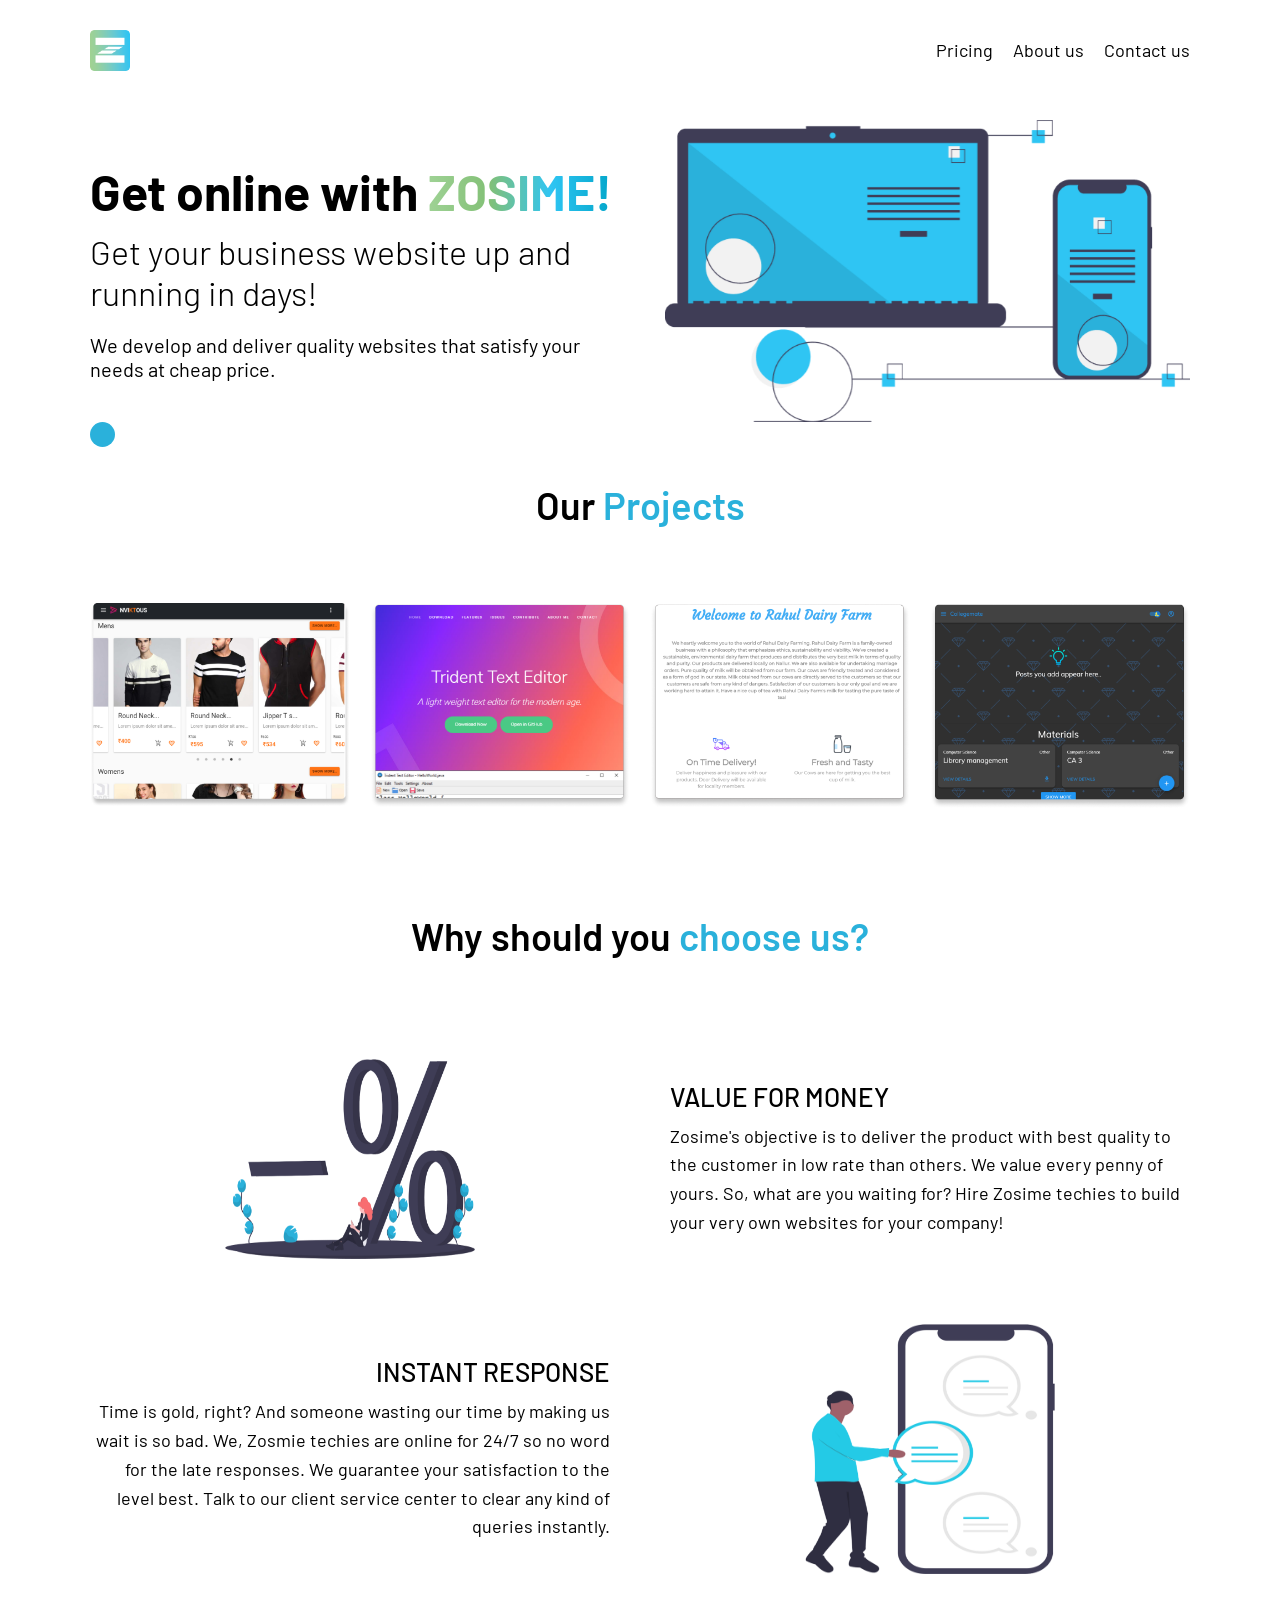
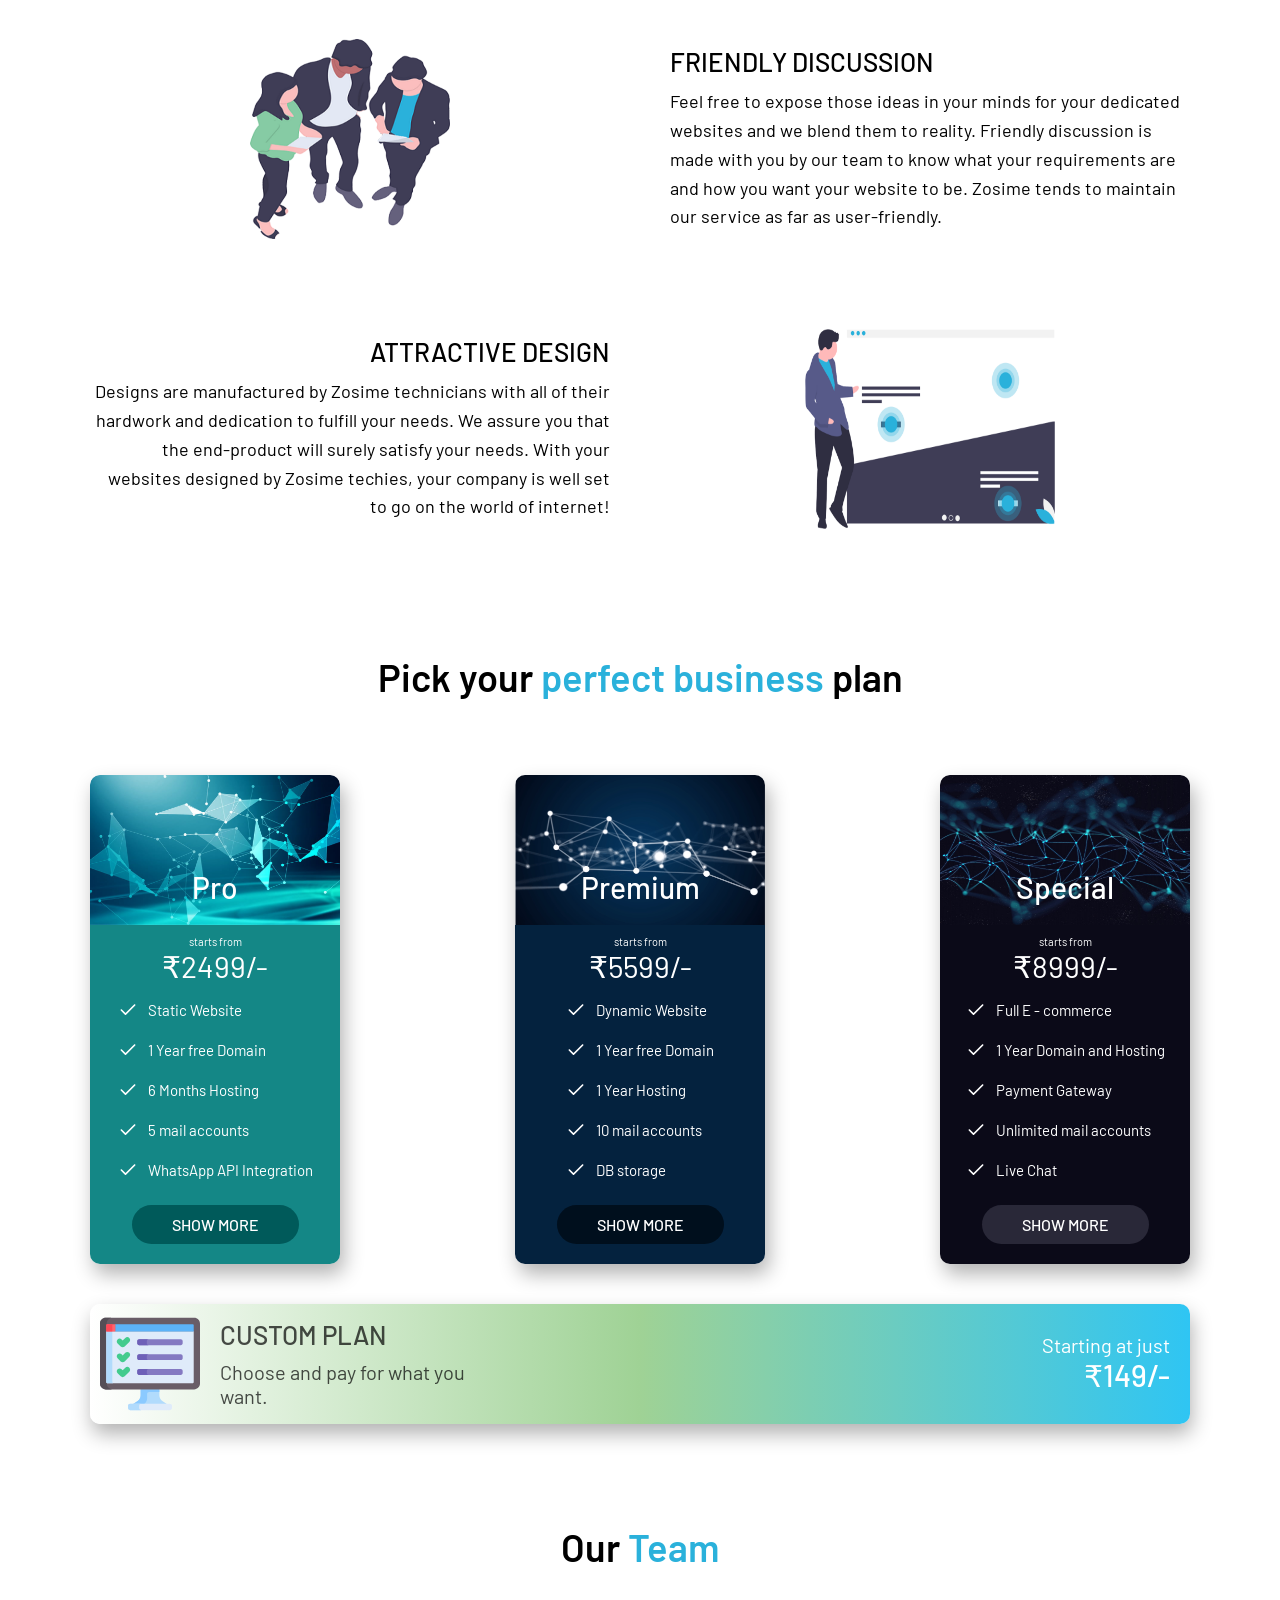
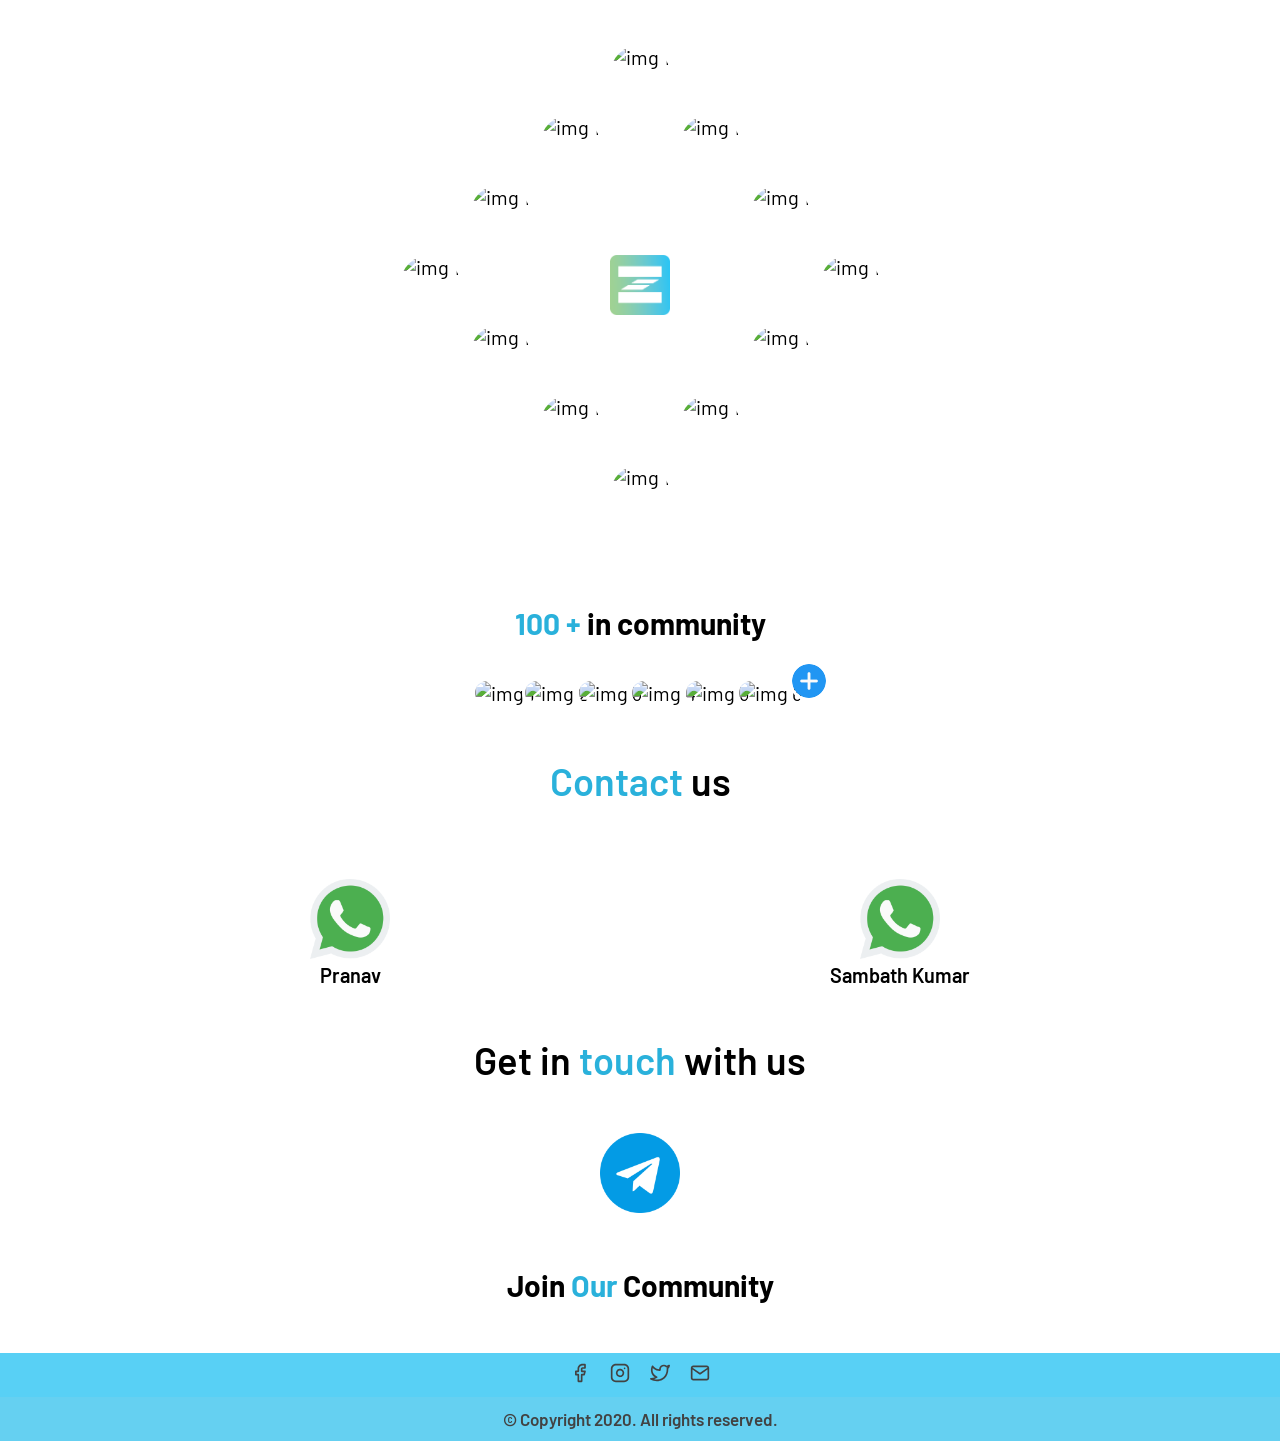
==== commit 77372778: "some aniation added" ====
--- a/index.html
+++ b/index.html
@@ -205,7 +205,7 @@
           </div>
         </div>
 
-        <div class="small__circle">
+        <div class="trans-circle trans-circle--1">
           &nbsp;
         </div>
 
@@ -254,6 +254,10 @@
           </div>
         </div>
 
+        <div class="trans-circle trans-circle--2">
+          &nbsp;
+        </div>
+
         <div class="pricing__card pricing__card--3">
           <div class="pricing__card--banner">
             <img src="./img/premium-banner.png" alt="premium" />
@@ -298,6 +302,12 @@
 
           </div>
         </div>
+
+        <div class="trans-circle trans-circle--3">
+          &nbsp;
+        </div>
+
+
       </div>
       <a href="#popup-custom" class="custom__link">
         <div class="custom">
@@ -414,23 +424,23 @@
 
   <footer class="footer">
     <div class="footer__social">
-      <a href="https://www.facebook.com/ZosimeTech-111881817275074/" class="footer__social--link">
+      <a href="https://www.facebook.com/ZosimeTech-111881817275074/" class="footer__social--link" target="blank">
         <svg class="footer__social--icon">
           <use xlink:href="icons/sprite.svg#icon-facebook"></use>
         </svg>
       </a>
-      <a href="https://instagram.com/zosime_tech?igshid=p6ekw7f6n31h" class="footer__social--link">
+      <a href="https://instagram.com/zosime_tech?igshid=p6ekw7f6n31h" class="footer__social--link" target="blank">
         <svg class="footer__social--icon">
           <use xlink:href="icons/sprite.svg#icon-instagram"></use>
         </svg>
       </a>
-      <a href="https://twitter.com/ZOSIMETech?s=20" class="footer__social--link">
+      <a href="https://twitter.com/ZOSIMETech?s=20" class="footer__social--link" target="blank">
         <svg class="footer__social--icon">
           <use xlink:href="icons/sprite.svg#icon-twitter"></use>
         </svg>
       </a>
       <a href="https://mail.google.com/mail/u/1/#inbox?compose=CllgCHrglpNfLfHXqsJZwRjcStNXRRQGnGRbCSNkwMPsQWwHLfQWntzXPTZvwQJRXLcZKVpGmxq"
-        class="footer__social--link">
+        class="footer__social--link" target="blank">
         <svg class="footer__social--icon">
           <use xlink:href="icons/sprite.svg#icon-mail"></use>
         </svg>
@@ -452,7 +462,8 @@
         <ol class="popup__list">
           <li class="popup__item">Static pages with atmost 5 sections. For extra sections, ₹80/section.</li>
           <li class="popup__item">Hosting is provided free for 1st year. Domain is provided free for starting 6 months.
-            After that ₹129/ month is collected for hosting your website. After 1 year, ₹860/year will be charged for Domain.
+            After that ₹129/ month is collected for hosting your website. After 1 year, ₹860/year will be charged for
+            Domain.
           </li>
           <li class="popup__item">Free SSL Certificate is provided to secure your website.</li>
           <li class="popup__item">For addition of extra page, ₹400/page will be charged.</li>
@@ -481,7 +492,8 @@
           <li class="popup__item">A Dynamic application with atmost 2 pages.</li>
           <li class="popup__item">For additional pages, starts from ₹850/page (Depends on your need).</li>
           <li class="popup__item">Hosting is provided free for 1st year. Domain is provided free for starting 6 months.
-            After that ₹129/ month is collected for hosting your website. After 1 year, ₹860/year will be charged for Domain.
+            After that ₹129/ month is collected for hosting your website. After 1 year, ₹860/year will be charged for
+            Domain.
           </li>
           <li class="popup__item">Free SSL Certificate is provided to secure your website.</li>
           <li class="popup__item">Database storage charges may vary according to your needs.</li>
@@ -510,7 +522,8 @@
         <ol class="popup__list">
           <li class="popup__item">A full-fledged E-Commerce site will be built for your company.</li>
           <li class="popup__item">Hosting is provided free for 1st year. Domain is provided free for starting 6 months.
-            After that ₹129/ month is collected for hosting your website. After 1 year, ₹860/year will be charged for Domain.
+            After that ₹129/ month is collected for hosting your website. After 1 year, ₹860/year will be charged for
+            Domain.
           </li>
           <li class="popup__item">Free SSL Certificate is provided to secure your website.</li>
           <li class="popup__item">Admin Panel, User login functionality, Secure Payment Gateway, Order Management System
@@ -579,4 +592,5 @@
   <script src="js/script.js"></script>
 
 </body>
+
 </html>
--- a/css/style.min.css
+++ b/css/style.min.css
@@ -1 +1 @@
-.u-upper{text-transform:uppercase}.u-image-full-size{width:100%;-o-object-fit:cover;object-fit:cover;-o-object-position:center;object-position:center}.u-mb-large{margin-bottom:7.5rem !important}.u-iblock{display:inline-block}.u-margin-tb-xl{margin-top:20rem !important;margin-bottom:20rem !important}.u-margin-tb-medium{margin-top:10rem !important;margin-bottom:10rem !important}.u-margin-tb-small{margin-top:5rem !important;margin-bottom:5rem !important}*,*::before,*::after{margin:0;padding:0;-webkit-box-sizing:inherit;box-sizing:inherit}html{font-family:'Barlow', -apple-system, BlinkMacSystemFont, 'Segoe UI', Roboto, Oxygen, Ubuntu, Cantarell, 'Open Sans', 'Helvetica Neue', sans-serif;font-size:62.5%;scroll-behavior:smooth}@media only screen and (max-width: 56.25em){html{font-size:56.25%}}@media only screen and (max-width: 37.5em){html{font-size:50%}}@media only screen and (min-width: 112.5em){html{font-size:75%}}body{-webkit-box-sizing:border-box;box-sizing:border-box}::-moz-selection{background-color:#03a6ca;color:#fff;display:inline-block}::selection{background-color:#03a6ca;color:#fff;display:inline-block}h1{font-size:5rem}h2{font-size:3.8rem;font-weight:600}h3{font-size:3rem}h4{font-size:2.6rem;font-weight:500;text-transform:uppercase;margin-bottom:1rem}h5{font-size:2rem;font-weight:600}h6{font-size:1.8rem;font-weight:600}body{font-size:2rem}.heading-primary{margin-bottom:1rem}@media only screen and (max-width: 56.25em){.heading-primary{font-size:4.5rem}}@media only screen and (max-width: 37.5em){.heading-primary{font-size:3.6rem}}.heading-secondary{font-size:3.4rem;font-weight:300;margin-bottom:2rem}@media only screen and (max-width: 56.25em){.heading-secondary{font-size:3rem}}@media only screen and (max-width: 37.5em){.heading-secondary{font-size:2rem}}.description{font-size:1.8rem;line-height:1.6em}.section-title{text-align:center}.section-title span{color:#2ab1db}.masked-text{background:-webkit-gradient(linear, left top, right top, from(#9fd295), color-stop(#82c076), color-stop(#2fc5f3), to(#03a6ca));background:linear-gradient(to right, #9fd295, #82c076, #2fc5f3, #03a6ca);background-clip:text;-webkit-background-clip:text;color:transparent}.small__circle{width:2.5rem;height:2.5rem;border-radius:100px;z-index:-9999;position:absolute;background-color:#2ab1db;-webkit-animation:rotate 4s;animation:rotate 4s;-webkit-animation-iteration-count:infinite;animation-iteration-count:infinite;-webkit-animation-direction:alternate;animation-direction:alternate}@-webkit-keyframes rotate{0%{-webkit-transform:translateY(-2rem);transform:translateY(-2rem)}25%{-webkit-transform:translateX(2rem);transform:translateX(2rem)}50%{-webkit-transform:translateY(2rem);transform:translateY(2rem)}100%{-webkit-transform:translateX(-2rem);transform:translateX(-2rem)}}@keyframes rotate{0%{-webkit-transform:translateY(-2rem);transform:translateY(-2rem)}25%{-webkit-transform:translateX(2rem);transform:translateX(2rem)}50%{-webkit-transform:translateY(2rem);transform:translateY(2rem)}100%{-webkit-transform:translateX(-2rem);transform:translateX(-2rem)}}.btn,.btn btn:link,.btn btn:visited{cursor:pointer;text-transform:uppercase;border:none;padding:1.2rem 4.5rem;border-radius:3.5rem;color:#fff;font:inherit;font-size:2rem;font-weight:500;background-image:-webkit-gradient(linear, left top, right top, from(#9fd295), to(#24bceb));background-image:linear-gradient(to right, #9fd295, #24bceb);-webkit-box-shadow:0 0.5rem 1rem rgba(0,0,0,0.4);box-shadow:0 0.5rem 1rem rgba(0,0,0,0.4);-webkit-transition:all 0.3s;transition:all 0.3s}.btn:hover{-webkit-transform:translateY(-3px);transform:translateY(-3px);-webkit-box-shadow:0 1rem 2rem rgba(0,0,0,0.4);box-shadow:0 1rem 2rem rgba(0,0,0,0.4)}.btn:active{-webkit-transform:translateY(-1px);transform:translateY(-1px);-webkit-box-shadow:0 0.6rem 1.2rem rgba(0,0,0,0.4);box-shadow:0 0.6rem 1.2rem rgba(0,0,0,0.4)}.btn:focus{outline:none}.pricing__card{border-radius:1rem;overflow:hidden;-webkit-box-shadow:0.4rem 1rem 2rem rgba(0,0,0,0.3);box-shadow:0.4rem 1rem 2rem rgba(0,0,0,0.3);-webkit-transition:all .2s;transition:all .2s}.pricing__card:hover{-webkit-transform:scale(1.03);transform:scale(1.03);-webkit-box-shadow:0.4rem 1rem 2rem rgba(0,0,0,0.5);box-shadow:0.4rem 1rem 2rem rgba(0,0,0,0.5)}.pricing__card--content{text-align:center;padding:1rem 2rem;cursor:default}.pricing__card--content p{font-size:1.1rem}.pricing__card--content h3{font-weight:400}.pricing__card--1{-ms-grid-column:2;-ms-grid-column-span:1;grid-column:2 / 3}.pricing__card--1 .pricing__card--content{background-color:#148786}.pricing__card--2{-ms-grid-column:4;-ms-grid-column-span:1;grid-column:4 / 5}.pricing__card--2 .pricing__card--content{background-color:#04223e}.pricing__card--3{-ms-grid-column:6;-ms-grid-column-span:1;grid-column:6 / 7}.pricing__card--3 .pricing__card--content{background-color:#0b0a18}.pricing__card--banner{position:relative}.pricing__card--banner img{width:25rem;height:15rem;display:block}.pricing__card--banner h3{position:absolute;left:50%;top:75%;-webkit-transform:translate(-50%, -50%);transform:translate(-50%, -50%);font-weight:500}.popup{height:100vh;width:100%;position:fixed;top:0;left:0;background-color:rgba(255,255,255,0.8);z-index:9999;opacity:0;visibility:hidden;-webkit-transition:all 0.2s;transition:all 0.2s;-webkit-backdrop-filter:blur(0.3rem);backdrop-filter:blur(0.3rem)}.popup:target{opacity:1;visibility:visible}.popup__close{color:#2fc5f3;position:absolute;top:3rem;right:4rem;text-decoration:none;display:inline-block;font-size:4rem}.popup:target .popup__content{-webkit-transform:scale(1) translate(-50%, -50%);transform:scale(1) translate(-50%, -50%)}.popup__content{position:absolute;top:50%;left:50%;-webkit-transform:translate(-50%, -50%);transform:translate(-50%, -50%);position:relative;width:60%;height:45rem;color:#eee;border-radius:0.5rem;-webkit-box-shadow:0 2rem 4rem rgba(0,0,0,0.2);box-shadow:0 2rem 4rem rgba(0,0,0,0.2);display:-webkit-box;display:-ms-flexbox;display:flex;-webkit-box-orient:vertical;-webkit-box-direction:normal;-ms-flex-direction:column;flex-direction:column;overflow:hidden;-webkit-box-pack:center;-ms-flex-pack:center;justify-content:center;-webkit-transform:scale(0);transform:scale(0);-webkit-transition:scale 0.3s;transition:scale 0.3s}@media only screen and (max-width: 56.25em){.popup__content{width:80%}}@media only screen and (max-width: 37.5em){.popup__content{width:100%;height:100vh !important}}.popup__content--pro{background-color:#148786}.popup__content--premium{background-color:#04223e}.popup__content--special{background-color:#0b0a18}.popup__title{font-size:20rem;position:absolute;right:-5%;top:60%;-webkit-transform:translateY(-50%);transform:translateY(-50%);text-transform:uppercase;color:rgba(255,255,255,0.1)}@media only screen and (max-width: 56.25em){.popup__title{font-size:15rem}}.popup__details,.popup__terms{margin:3rem 4rem;font-size:1.3rem}@media only screen and (max-width: 56.25em){.popup__details,.popup__terms{margin:2rem 3rem}}@media only screen and (max-width: 37.5em){.popup__details,.popup__terms{margin:1rem 1.5rem}}.popup__list{font-size:1.6rem;margin-left:2rem}.popup__item{margin:0.5rem auto}.divider-huge{width:100%;height:25rem;background-color:#2ab1db;-webkit-transform:skewY(-5deg) translateY(-50%);transform:skewY(-5deg) translateY(-50%);margin-bottom:-10rem}.footer__social{background-color:rgba(47,197,243,0.8);display:-webkit-box;display:-ms-flexbox;display:flex;-webkit-box-pack:center;-ms-flex-pack:center;justify-content:center;-webkit-box-align:center;-ms-flex-align:center;align-items:center}.footer__social--link{display:inline-block;fill:#424242}.footer__social--link:hover{fill:#eee}.footer__social--icon{height:2rem;width:2rem;margin:1rem}.footer__copyright{background-color:rgba(36,188,235,0.7);color:#424242;text-align:center;font-weight:600;font-size:1.7rem;padding:1.2rem}.hero{max-width:110rem;margin:0 auto;margin-top:12rem;margin-bottom:6rem}@media only screen and (max-width: 75em){.hero{max-width:90%}}.hero-inner{display:-ms-grid;display:grid;-ms-grid-columns:(1fr)[2];grid-template-columns:repeat(2, 1fr);-ms-grid-rows:max-content;grid-template-rows:-webkit-max-content;grid-template-rows:max-content;grid-gap:5rem}@media only screen and (max-width: 37.5em){.hero-inner{-ms-grid-columns:1fr;grid-template-columns:1fr;-ms-grid-rows:(max-content)[2];grid-template-rows:repeat(2, -webkit-max-content);grid-template-rows:repeat(2, max-content)}}.hero__text{display:-webkit-box;display:-ms-flexbox;display:flex;-webkit-box-orient:vertical;-webkit-box-direction:normal;-ms-flex-direction:column;flex-direction:column;-webkit-box-pack:center;-ms-flex-pack:center;justify-content:center}.hero__illustration{display:-webkit-box;display:-ms-flexbox;display:flex;-webkit-box-orient:vertical;-webkit-box-direction:normal;-ms-flex-direction:column;flex-direction:column;-webkit-box-pack:center;-ms-flex-pack:center;justify-content:center}@media only screen and (max-width: 37.5em){.hero__illustration{max-width:80%;margin:auto}}@media only screen and (max-width: 37.5em){.hero__paragraph{font-size:1.6rem}}.feature{max-width:110rem;margin:0 auto}@media only screen and (max-width: 75em){.feature{max-width:90%}}.feature__container{display:-ms-grid;display:grid;-ms-grid-columns:(1fr)[2];grid-template-columns:repeat(2, 1fr);-ms-grid-rows:(1fr)[4];grid-template-rows:repeat(4, 1fr);justify-items:center;-webkit-box-align:center;-ms-flex-align:center;align-items:center;row-gap:4rem;-webkit-column-gap:6rem;column-gap:6rem}@media only screen and (max-width: 37.5em){.feature__container{-ms-grid-columns:1fr;grid-template-columns:1fr;-ms-grid-rows:(1fr)[8];grid-template-rows:repeat(8, 1fr)}}.feature__image{width:25rem;height:20rem;display:block}.feature__image--1{-ms-grid-column:1;-ms-grid-column-span:1;grid-column:1 / 2;-ms-grid-row:1;-ms-grid-row-span:1;grid-row:1 / 2}@media only screen and (max-width: 37.5em){.feature__image--1{-ms-grid-column:1;-ms-grid-column-span:1;grid-column:1 / 2;-ms-grid-row:1;-ms-grid-row-span:1;grid-row:1 / 2}}.feature__image--2{-ms-grid-column:2;-ms-grid-column-span:1;grid-column:2 / 3;-ms-grid-row:2;-ms-grid-row-span:1;grid-row:2 / 3;height:25rem}@media only screen and (max-width: 37.5em){.feature__image--2{-ms-grid-column:1;-ms-grid-column-span:1;grid-column:1 / 2;-ms-grid-row:3;-ms-grid-row-span:1;grid-row:3 / 4}}.feature__image--3{-ms-grid-column:1;-ms-grid-column-span:1;grid-column:1 / 2;-ms-grid-row:3;-ms-grid-row-span:1;grid-row:3 / 4;width:20rem}@media only screen and (max-width: 37.5em){.feature__image--3{-ms-grid-column:1;-ms-grid-column-span:1;grid-column:1 / 2;-ms-grid-row:5;-ms-grid-row-span:1;grid-row:5 / 6}}.feature__image--4{-ms-grid-column:2;-ms-grid-column-span:1;grid-column:2 / 3;-ms-grid-row:4;-ms-grid-row-span:1;grid-row:4 / 5}@media only screen and (max-width: 37.5em){.feature__image--4{-ms-grid-column:1;-ms-grid-column-span:1;grid-column:1 / 2;-ms-grid-row:7;-ms-grid-row-span:1;grid-row:7 / 8}}.feature__text--1{-ms-grid-column:2;-ms-grid-column-span:1;grid-column:2 / 3;-ms-grid-row:1;-ms-grid-row-span:1;grid-row:1 / 2;text-align:left;-ms-flex-item-align:center;-ms-grid-row-align:center;align-self:center}@media only screen and (max-width: 37.5em){.feature__text--1{-ms-grid-column:1;-ms-grid-column-span:1;grid-column:1 / 2;-ms-grid-row:2;-ms-grid-row-span:1;grid-row:2 / 3;text-align:center}}.feature__text--2{-ms-grid-column:1;-ms-grid-column-span:1;grid-column:1 / 2;-ms-grid-row:2;-ms-grid-row-span:1;grid-row:2 / 3;text-align:right;-ms-flex-item-align:center;-ms-grid-row-align:center;align-self:center}@media only screen and (max-width: 37.5em){.feature__text--2{-ms-grid-column:1;-ms-grid-column-span:1;grid-column:1 / 2;-ms-grid-row:4;-ms-grid-row-span:1;grid-row:4 / 5;text-align:center}}.feature__text--3{-ms-grid-column:2;-ms-grid-column-span:1;grid-column:2 / 3;-ms-grid-row:3;-ms-grid-row-span:1;grid-row:3 / 4;text-align:left;-ms-flex-item-align:center;-ms-grid-row-align:center;align-self:center}@media only screen and (max-width: 37.5em){.feature__text--3{-ms-grid-column:1;-ms-grid-column-span:1;grid-column:1 / 2;-ms-grid-row:6;-ms-grid-row-span:1;grid-row:6 / 7;text-align:center}}.feature__text--4{-ms-grid-column:1;-ms-grid-column-span:1;grid-column:1 / 2;-ms-grid-row:4;-ms-grid-row-span:1;grid-row:4 / 5;text-align:right;-ms-flex-item-align:center;-ms-grid-row-align:center;align-self:center}@media only screen and (max-width: 37.5em){.feature__text--4{-ms-grid-column:1;-ms-grid-column-span:1;grid-column:1 / 2;-ms-grid-row:8;-ms-grid-row-span:1;grid-row:8 / 9;text-align:center}}.nav{position:absolute;top:0;left:0;width:100%;z-index:9999}.nav,.nav>*{-webkit-transition:all 0.3s ease;transition:all 0.3s ease}.nav-container{max-width:110rem;margin:0 auto;padding:3rem 0;display:-webkit-box;display:-ms-flexbox;display:flex;font-size:1.8rem;-webkit-box-align:center;-ms-flex-align:center;align-items:center;z-index:9999}@media only screen and (max-width: 75em){.nav-container{max-width:90%}}.nav__brand{-ms-flex-negative:0;flex-shrink:0;height:4rem;width:4rem;margin-right:auto;z-index:1001}.nav__brand-image{width:100%;-o-object-fit:contain;object-fit:contain;-o-object-position:center;object-position:center}.nav__items{list-style:none;display:-webkit-box;display:-ms-flexbox;display:flex}@media only screen and (max-width: 31.25em){.nav__items{position:fixed;right:0;max-height:0;width:100%;top:7.5rem;background-color:#fff;display:-webkit-box;display:-ms-flexbox;display:flex;-webkit-box-orient:vertical;-webkit-box-direction:normal;-ms-flex-direction:column;flex-direction:column;-webkit-box-align:start;-ms-flex-align:start;align-items:flex-start;-webkit-transform:translateY(-150%);transform:translateY(-150%);padding:1rem 2.5rem;opacity:0;-webkit-transition:all 0.3s;transition:all 0.3s}}.nav__item:not(:last-child){margin-right:2rem}@media only screen and (max-width: 31.25em){.nav__item{margin:0.5rem 0}}.nav__link{text-decoration:none;color:#000}.nav__link:hover{color:#2ab1db;font-weight:500}.nav-active{-webkit-transform:translateY(0%);transform:translateY(0%);opacity:1;max-height:300rem}.sticky{position:fixed;top:0;left:0;width:100%;background:-webkit-gradient(linear, left top, right top, from(#9fd295), color-stop(#82c076), color-stop(#2fc5f3), to(#2ab1db));background:linear-gradient(to right, #9fd295, #82c076, #2fc5f3, #2ab1db);z-index:1000;-webkit-box-shadow:0 3px 0.6rem rgba(0,0,0,0.2);box-shadow:0 3px 0.6rem rgba(0,0,0,0.2);-webkit-transition:all 0.3s ease-out;transition:all 0.3s ease-out}.sticky>.nav-container{padding:2rem 0}.sticky .nav__link{color:#000}.sticky .nav__link:hover{color:#fff;font-weight:500}@media only screen and (max-width: 31.25em){.sticky .nav__link:hover{color:#2ab1db}}.burger{display:none;cursor:pointer}@media only screen and (max-width: 31.25em){.burger{display:block;-webkit-transform:rotate(180deg);transform:rotate(180deg)}}.burger .burger__line{position:relative;-webkit-transform:translateY(1rem);transform:translateY(1rem);width:3rem}.burger .burger__line,.burger .burger__line::before,.burger .burger__line::after{height:2px;background-color:#82c076;display:inline-block}.burger .burger__line::before,.burger .burger__line::after{content:"";width:3rem;position:absolute;left:0;-webkit-transition:all 0.2s;transition:all 0.2s}.burger .burger__line::before{top:-0.8rem}.burger .burger__line::after{top:0.9rem}.burger .burger__line--toggle{background-color:transparent !important}.burger .burger__line--toggle::before{top:0;-webkit-transform:rotate(135deg);transform:rotate(135deg)}.burger .burger__line--toggle::after{top:0;-webkit-transform:rotate(-135deg);transform:rotate(-135deg)}.white-bg-bar,.white-bg-bar::before,.white-bg-bar::after{background-color:#fff !important}.pricing{text-align:center;max-width:110rem;margin:0 auto}@media only screen and (max-width: 75em){.pricing{max-width:90%}}.pricing__container{display:-ms-grid;display:grid;-ms-grid-columns:min-content 1fr min-content 1fr min-content;grid-template-columns:-webkit-min-content 1fr -webkit-min-content 1fr -webkit-min-content;grid-template-columns:min-content 1fr min-content 1fr min-content;color:#fff}@media only screen and (max-width: 56.25em){.pricing__container{-ms-grid-columns:1fr min-content 1fr;grid-template-columns:1fr -webkit-min-content 1fr;grid-template-columns:1fr min-content 1fr;grid-row-gap:2.5rem}}.pricing__detail{list-style:none;text-align:left;font-size:1.5rem;display:inline-block;margin:1.5rem auto}.pricing__item{display:-webkit-box;display:-ms-flexbox;display:flex;-webkit-box-align:center;-ms-flex-align:center;align-items:center}.pricing__item:not(:last-child){margin-bottom:2rem}.pricing__item--icon{height:2rem;width:2rem;margin-right:1rem;fill:#fff}.pricing__item--icon-mod{-webkit-transform:rotate(45deg);transform:rotate(45deg)}.pricing__btn{border:none;text-transform:uppercase;text-decoration:none;padding:1rem 4rem;border-radius:2.5rem;color:inherit;font:inherit;margin:1rem 0;outline:none;font-size:1.6rem;font-weight:500;display:inline-block;-webkit-transition:all 0.5s;transition:all 0.5s;text-decoration:none}.pricing__btn--basic{background-color:#005a5a}.pricing__btn--pro{background-color:#000f1d}.pricing__btn--premium{background-color:#292838}.pricing__btn:hover{background-color:#f7f7f7;color:#000;cursor:pointer}.pricing__card--1{-ms-grid-row:1;-ms-grid-row-span:1;grid-row:1/2;-ms-grid-column:1;-ms-grid-column-span:1;grid-column:1/2}@media only screen and (max-width: 56.25em){.pricing__card--1{-ms-grid-row:1;-ms-grid-row-span:1;grid-row:1/2;-ms-grid-column:2;-ms-grid-column-span:1;grid-column:2/3}}.pricing__card--2{-ms-grid-row:1;-ms-grid-row-span:1;grid-row:1/2;-ms-grid-column:3;-ms-grid-column-span:1;grid-column:3/4}@media only screen and (max-width: 56.25em){.pricing__card--2{-ms-grid-row:2;-ms-grid-row-span:1;grid-row:2/3;-ms-grid-column:2;-ms-grid-column-span:1;grid-column:2/3}}.pricing__card--3{-ms-grid-row:1;-ms-grid-row-span:1;grid-row:1/2;-ms-grid-column:5;-ms-grid-column-span:1;grid-column:5/6}@media only screen and (max-width: 56.25em){.pricing__card--3{-ms-grid-row:3;-ms-grid-row-span:1;grid-row:3/4;-ms-grid-column:2;-ms-grid-column-span:1;grid-column:2/3}}.custom{-webkit-box-shadow:0.2rem 1rem 2rem rgba(0,0,0,0.3);box-shadow:0.2rem 1rem 2rem rgba(0,0,0,0.3);-webkit-transition:all 0.2s;transition:all 0.2s;background-image:-webkit-gradient(linear, left top, right top, from(#fff), color-stop(#9fd295), to(#2fc5f3));background-image:linear-gradient(to right, #fff, #9fd295, #2fc5f3);margin-top:4rem;padding:1rem;display:-webkit-box;display:-ms-flexbox;display:flex;border-radius:1rem;-webkit-box-pack:justify;-ms-flex-pack:justify;justify-content:space-between;-webkit-box-align:center;-ms-flex-align:center;align-items:center}.custom:hover{-webkit-transform:scale(1.03);transform:scale(1.03);-webkit-box-shadow:0.4rem 0.8rem 2rem rgba(0,0,0,0.5);box-shadow:0.4rem 0.8rem 2rem rgba(0,0,0,0.5)}.custom__link{color:inherit}.custom__link:link,.custom__link:visited{text-decoration:none;color:#fff;-webkit-transition:all 0.3s;transition:all 0.3s}@media only screen and (max-width: 37.5em){.custom{-webkit-box-orient:vertical;-webkit-box-direction:normal;-ms-flex-direction:column;flex-direction:column;background-image:none;background-color:#2fc5f3}}.custom--top{-ms-flex-preferred-size:40rem;flex-basis:40rem;display:-webkit-box;display:-ms-flexbox;display:flex;-webkit-box-pack:justify;-ms-flex-pack:justify;justify-content:space-between;-webkit-box-align:center;-ms-flex-align:center;align-items:center}@media only screen and (max-width: 37.5em){.custom--top{-ms-flex-preferred-size:100%;flex-basis:100%;-ms-flex-pack:distribute;justify-content:space-around;width:100%}}.custom--logo{width:10rem;height:10rem}.custom--text{color:rgba(0,0,0,0.7);margin-left:2rem;text-align:left}.custom--price{margin-right:1rem;text-align:right;color:#fff}.custom--price h3{font-weight:500}@media only screen and (max-width: 37.5em){.custom--price{text-align:center;color:#000}}.project{max-width:110rem;margin:0 auto;text-align:center}@media only screen and (max-width: 75em){.project{max-width:90%}}.project__container{display:-ms-grid;display:grid;-ms-grid-columns:(1fr)[4];grid-template-columns:repeat(4, 1fr);grid-gap:2rem;margin-bottom:6rem}@media only screen and (max-width: 56.25em){.project__container{-ms-grid-columns:(1fr)[2];grid-template-columns:repeat(2, 1fr)}}.project__card img{width:100%;-o-object-fit:fill;object-fit:fill;-webkit-transition:all 0.3s;transition:all 0.3s}.project__card img:hover{-webkit-transform:translateY(-1rem) scale(1.05);transform:translateY(-1rem) scale(1.05)}.about .my__team{display:-ms-grid;display:grid;-ms-grid-columns:(min-content)[7];grid-template-columns:repeat(7, -webkit-min-content);grid-template-columns:repeat(7, min-content);-webkit-box-pack:center;-ms-flex-pack:center;justify-content:center;grid-gap:1rem;margin-bottom:8rem}@media only screen and (max-width: 31.25em){.about .my__team{grid-gap:0.5rem}}.about .my__team--photo{width:6rem;height:6rem;border-radius:100px}@media only screen and (max-width: 31.25em){.about .my__team--photo{width:3rem;height:3rem}}.about .my__team--photo-1{-ms-grid-column:4;-ms-grid-column-span:1;grid-column:4 / 5}.about .my__team--photo-2{-ms-grid-column:3;-ms-grid-column-span:1;grid-column:3 / 4}.about .my__team--photo-3{-ms-grid-column:5;-ms-grid-column-span:1;grid-column:5 / 6}.about .my__team--photo-4{-ms-grid-column:2;-ms-grid-column-span:1;grid-column:2 / 3}.about .my__team--photo-5{-ms-grid-column:6;-ms-grid-column-span:1;grid-column:6 / 7}.about .my__team--photo-6{-ms-grid-column:1;-ms-grid-column-span:1;grid-column:1 / 2}.about .my__team--photo-7{-ms-grid-column:7;-ms-grid-column-span:1;grid-column:7 / 8}.about .my__team--photo-8{-ms-grid-column:2;-ms-grid-column-span:1;grid-column:2 / 3}.about .my__team--photo-9{-ms-grid-column:6;-ms-grid-column-span:1;grid-column:6 / 7}.about .my__team--photo-10{-ms-grid-column:3;-ms-grid-column-span:1;grid-column:3 / 4}.about .my__team--photo-11{-ms-grid-column:5;-ms-grid-column-span:1;grid-column:5 / 6}.about .my__team--photo-12{-ms-grid-column:4;-ms-grid-column-span:1;grid-column:4 / 5}.about .my__team--photo-logo{-ms-grid-column:4;-ms-grid-column-span:1;grid-column:4 / 5;-ms-grid-row:4;-ms-grid-row-span:1;grid-row:4 / 5;width:6rem;height:6rem}@media only screen and (max-width: 31.25em){.about .my__team--photo-logo{width:3rem;height:3rem}}.community{text-align:center;margin-top:2rem}.community--photo{width:4rem;height:4rem;border-radius:100px;margin-right:-2rem;border:3px solid #fff}@media only screen and (max-width: 31.25em){.community--photo{width:3rem;height:3rem;margin-right:-1rem}}.contact{max-width:110rem;margin:0 auto}@media only screen and (max-width: 75em){.contact{max-width:90%}}.contact__logo{width:8rem;height:8rem}@media only screen and (max-width: 37.5em){.contact__logo{width:6rem;height:6rem}}.contact__container{display:-webkit-box;display:-ms-flexbox;display:flex;-ms-flex-pack:distribute;justify-content:space-around}.contact__container a:link,.contact__container a:visited{text-align:center;text-decoration:none;color:#000;-webkit-transition:all 0.3s;transition:all 0.3s}.contact__container a:hover{-webkit-transform:translateY(-1rem) scale(1.05);transform:translateY(-1rem) scale(1.05)}.contact__community{display:-webkit-box;display:-ms-flexbox;display:flex;-webkit-box-pack:center;-ms-flex-pack:center;justify-content:center}.contact__community a:link,.contact__community a:visited{text-decoration:none;-webkit-transition:all 0.3s;transition:all 0.3s}.contact__community a:hover{-webkit-transform:translateY(-1rem) scale(1.05);transform:translateY(-1rem) scale(1.05)}
+.u-upper{text-transform:uppercase}.u-image-full-size{width:100%;object-fit:cover;object-position:center}.u-mb-large{margin-bottom:7.5rem !important}.u-iblock{display:inline-block}.u-margin-tb-xl{margin-top:20rem !important;margin-bottom:20rem !important}.u-margin-tb-medium{margin-top:10rem !important;margin-bottom:10rem !important}.u-margin-tb-small{margin-top:5rem !important;margin-bottom:5rem !important}*,*::before,*::after{margin:0;padding:0;box-sizing:inherit}html{font-family:'Barlow', -apple-system, BlinkMacSystemFont, 'Segoe UI', Roboto, Oxygen, Ubuntu, Cantarell, 'Open Sans', 'Helvetica Neue', sans-serif;font-size:62.5%;scroll-behavior:smooth}@media only screen and (max-width: 56.25em){html{font-size:56.25%}}@media only screen and (max-width: 37.5em){html{font-size:50%}}@media only screen and (min-width: 112.5em){html{font-size:75%}}body{box-sizing:border-box}::selection{background-color:#03a6ca;color:#fff;display:inline-block}h1{font-size:5rem}h2{font-size:3.8rem;font-weight:600}h3{font-size:3rem}h4{font-size:2.6rem;font-weight:500;text-transform:uppercase;margin-bottom:1rem}h5{font-size:2rem;font-weight:600}h6{font-size:1.8rem;font-weight:600}body{font-size:2rem}.heading-primary{margin-bottom:1rem}@media only screen and (max-width: 56.25em){.heading-primary{font-size:4.5rem}}@media only screen and (max-width: 37.5em){.heading-primary{font-size:3.6rem}}.heading-secondary{font-size:3.4rem;font-weight:300;margin-bottom:2rem}@media only screen and (max-width: 56.25em){.heading-secondary{font-size:3rem}}@media only screen and (max-width: 37.5em){.heading-secondary{font-size:2rem}}.description{font-size:1.8rem;line-height:1.6em}.section-title{text-align:center}.section-title span{color:#2ab1db}.masked-text{background:linear-gradient(to right, #9fd295, #82c076, #2fc5f3, #03a6ca);background-clip:text;-webkit-background-clip:text;color:transparent}@keyframes rotate{0%{transform:translateY(-2rem)}25%{transform:translateX(2rem)}50%{transform:translateY(2rem)}100%{transform:translateX(-2rem)}}.btn,.btn btn:link,.btn btn:visited{cursor:pointer;text-transform:uppercase;border:none;padding:1.2rem 4.5rem;border-radius:3.5rem;color:#fff;font:inherit;font-size:2rem;font-weight:500;background-image:linear-gradient(to right, #9fd295, #24bceb);box-shadow:0 0.5rem 1rem rgba(0,0,0,0.4);transition:all 0.3s}.btn:hover{transform:translateY(-3px);box-shadow:0 1rem 2rem rgba(0,0,0,0.4)}.btn:active{transform:translateY(-1px);box-shadow:0 0.6rem 1.2rem rgba(0,0,0,0.4)}.btn:focus{outline:none}.pricing__card{border-radius:1rem;overflow:hidden;box-shadow:0.4rem 1rem 2rem rgba(0,0,0,0.3);transition:all .2s}.pricing__card:hover{transform:scale(1.03);box-shadow:0.4rem 1rem 2rem rgba(0,0,0,0.5)}.pricing__card--content{text-align:center;padding:1rem 2rem;cursor:default}.pricing__card--content p{font-size:1.1rem}.pricing__card--content h3{font-weight:400}.pricing__card--1{grid-column:2 / 3}.pricing__card--1 .pricing__card--content{background-color:#148786}.pricing__card--2{grid-column:4 / 5}.pricing__card--2 .pricing__card--content{background-color:#04223e}.pricing__card--3{grid-column:6 / 7}.pricing__card--3 .pricing__card--content{background-color:#0b0a18}.pricing__card--banner{position:relative}.pricing__card--banner img{width:25rem;height:15rem;display:block}.pricing__card--banner h3{position:absolute;left:50%;top:75%;transform:translate(-50%, -50%);font-weight:500}.popup{height:100vh;width:100%;position:fixed;top:0;left:0;background-color:rgba(255,255,255,0.8);z-index:9999;opacity:0;visibility:hidden;transition:all 0.2s;backdrop-filter:blur(0.3rem)}.popup:target{opacity:1;visibility:visible}.popup__close{color:#2fc5f3;position:absolute;top:3rem;right:4rem;text-decoration:none;display:inline-block;font-size:4rem}.popup:target .popup__content{transform:scale(1) translate(-50%, -50%)}.popup__content{position:absolute;top:50%;left:50%;transform:translate(-50%, -50%);position:relative;width:60%;height:45rem;color:#eee;border-radius:0.5rem;box-shadow:0 2rem 4rem rgba(0,0,0,0.2);display:flex;flex-direction:column;overflow:hidden;justify-content:center;transform:scale(0);transition:scale 0.3s}@media only screen and (max-width: 56.25em){.popup__content{width:80%}}@media only screen and (max-width: 37.5em){.popup__content{width:100%;height:100vh !important}}.popup__content--pro{background-color:#148786}.popup__content--premium{background-color:#04223e}.popup__content--special{background-color:#0b0a18}.popup__title{font-size:20rem;position:absolute;right:-5%;top:60%;transform:translateY(-50%);text-transform:uppercase;color:rgba(255,255,255,0.1)}@media only screen and (max-width: 56.25em){.popup__title{font-size:15rem}}.popup__details,.popup__terms{margin:3rem 4rem;font-size:1.3rem}@media only screen and (max-width: 56.25em){.popup__details,.popup__terms{margin:2rem 3rem}}@media only screen and (max-width: 37.5em){.popup__details,.popup__terms{margin:1rem 1.5rem}}.popup__list{font-size:1.6rem;margin-left:2rem}.popup__item{margin:0.5rem auto}.divider-huge{width:100%;height:25rem;background-color:#2ab1db;transform:skewY(-5deg) translateY(-50%);margin-bottom:-10rem}.footer__social{background-color:rgba(47,197,243,0.8);display:flex;justify-content:center;align-items:center}.footer__social--link{display:inline-block;fill:#424242}.footer__social--link:hover{fill:#eee}.footer__social--icon{height:2rem;width:2rem;margin:1rem}.footer__copyright{background-color:rgba(36,188,235,0.7);color:#424242;text-align:center;font-weight:600;font-size:1.7rem;padding:1.2rem}.hero{max-width:110rem;margin:0 auto;margin-top:12rem;margin-bottom:6rem}@media only screen and (max-width: 75em){.hero{max-width:90%}}.hero-inner{display:grid;grid-template-columns:repeat(2, 1fr);grid-template-rows:max-content;grid-gap:5rem}@media only screen and (max-width: 37.5em){.hero-inner{grid-template-columns:1fr;grid-template-rows:repeat(2, max-content)}}.hero__text{display:flex;flex-direction:column;justify-content:center}.hero__illustration{display:flex;flex-direction:column;justify-content:center}@media only screen and (max-width: 37.5em){.hero__illustration{max-width:80%;margin:auto}}@media only screen and (max-width: 37.5em){.hero__paragraph{font-size:1.6rem}}.small__circle{width:2.5rem;height:2.5rem;border-radius:100px;z-index:-9999;position:absolute;background-color:#2ab1db;animation:rotate 4s;animation-iteration-count:infinite;animation-direction:alternate}.feature{max-width:110rem;margin:0 auto}@media only screen and (max-width: 75em){.feature{max-width:90%}}.feature__container{display:grid;grid-template-columns:repeat(2, 1fr);grid-template-rows:repeat(4, 1fr);justify-items:center;align-items:center;row-gap:4rem;column-gap:6rem}@media only screen and (max-width: 37.5em){.feature__container{grid-template-columns:1fr;grid-template-rows:repeat(8, 1fr)}}.feature__image{width:25rem;height:20rem;display:block}.feature__image--1{grid-column:1 / 2;grid-row:1 / 2}@media only screen and (max-width: 37.5em){.feature__image--1{grid-column:1 / 2;grid-row:1 / 2}}.feature__image--2{grid-column:2 / 3;grid-row:2 / 3;height:25rem}@media only screen and (max-width: 37.5em){.feature__image--2{grid-column:1 / 2;grid-row:3 / 4}}.feature__image--3{grid-column:1 / 2;grid-row:3 / 4;width:20rem}@media only screen and (max-width: 37.5em){.feature__image--3{grid-column:1 / 2;grid-row:5 / 6}}.feature__image--4{grid-column:2 / 3;grid-row:4 / 5}@media only screen and (max-width: 37.5em){.feature__image--4{grid-column:1 / 2;grid-row:7 / 8}}.feature__text--1{grid-column:2 / 3;grid-row:1 / 2;text-align:left;align-self:center}@media only screen and (max-width: 37.5em){.feature__text--1{grid-column:1 / 2;grid-row:2 / 3;text-align:center}}.feature__text--2{grid-column:1 / 2;grid-row:2 / 3;text-align:right;align-self:center}@media only screen and (max-width: 37.5em){.feature__text--2{grid-column:1 / 2;grid-row:4 / 5;text-align:center}}.feature__text--3{grid-column:2 / 3;grid-row:3 / 4;text-align:left;align-self:center}@media only screen and (max-width: 37.5em){.feature__text--3{grid-column:1 / 2;grid-row:6 / 7;text-align:center}}.feature__text--4{grid-column:1 / 2;grid-row:4 / 5;text-align:right;align-self:center}@media only screen and (max-width: 37.5em){.feature__text--4{grid-column:1 / 2;grid-row:8 / 9;text-align:center}}.nav{position:absolute;top:0;left:0;width:100%;z-index:9999}.nav,.nav>*{transition:all 0.3s ease}.nav-container{max-width:110rem;margin:0 auto;padding:3rem 0;display:flex;font-size:1.8rem;align-items:center;z-index:9999}@media only screen and (max-width: 75em){.nav-container{max-width:90%}}.nav__brand{flex-shrink:0;height:4rem;width:4rem;margin-right:auto;z-index:1001}.nav__brand-image{width:100%;object-fit:contain;object-position:center}.nav__items{list-style:none;display:flex}@media only screen and (max-width: 31.25em){.nav__items{position:fixed;right:0;max-height:0;width:100%;top:7.5rem;background-color:#fff;display:flex;flex-direction:column;align-items:flex-start;transform:translateY(-150%);padding:1rem 2.5rem;opacity:0;transition:all 0.3s}}.nav__item:not(:last-child){margin-right:2rem}@media only screen and (max-width: 31.25em){.nav__item{margin:0.5rem 0}}.nav__link{text-decoration:none;color:#000}.nav__link:hover{color:#2ab1db;font-weight:500}.nav-active{transform:translateY(0%);opacity:1;max-height:300rem}.sticky{position:fixed;top:0;left:0;width:100%;background:linear-gradient(to right, #9fd295, #82c076, #2fc5f3, #2ab1db);z-index:1000;box-shadow:0 3px 0.6rem rgba(0,0,0,0.2);transition:all 0.3s ease-out}.sticky>.nav-container{padding:2rem 0}.sticky .nav__link{color:#000}.sticky .nav__link:hover{color:#fff;font-weight:500}@media only screen and (max-width: 31.25em){.sticky .nav__link:hover{color:#2ab1db}}.burger{display:none;cursor:pointer}@media only screen and (max-width: 31.25em){.burger{display:block;transform:rotate(180deg)}}.burger .burger__line{position:relative;transform:translateY(1rem);width:3rem}.burger .burger__line,.burger .burger__line::before,.burger .burger__line::after{height:2px;background-color:#82c076;display:inline-block}.burger .burger__line::before,.burger .burger__line::after{content:"";width:3rem;position:absolute;left:0;transition:all 0.2s}.burger .burger__line::before{top:-0.8rem}.burger .burger__line::after{top:0.9rem}.burger .burger__line--toggle{background-color:transparent !important}.burger .burger__line--toggle::before{top:0;transform:rotate(135deg)}.burger .burger__line--toggle::after{top:0;transform:rotate(-135deg)}.white-bg-bar,.white-bg-bar::before,.white-bg-bar::after{background-color:#fff !important}.pricing{text-align:center;position:relative;max-width:110rem;margin:0 auto}@media only screen and (max-width: 75em){.pricing{max-width:90%}}.pricing__container{display:grid;grid-template-columns:min-content 1fr min-content 1fr min-content;color:#fff}@media only screen and (max-width: 56.25em){.pricing__container{grid-template-columns:1fr min-content 1fr;grid-row-gap:2.5rem}}.pricing__detail{list-style:none;text-align:left;font-size:1.5rem;display:inline-block;margin:1.5rem auto}.pricing__item{display:flex;align-items:center}.pricing__item:not(:last-child){margin-bottom:2rem}.pricing__item--icon{height:2rem;width:2rem;margin-right:1rem;fill:#fff}.pricing__item--icon-mod{transform:rotate(45deg)}.pricing__btn{border:none;text-transform:uppercase;text-decoration:none;padding:1rem 4rem;border-radius:2.5rem;color:inherit;font:inherit;margin:1rem 0;outline:none;font-size:1.6rem;font-weight:500;display:inline-block;transition:all 0.5s;text-decoration:none}.pricing__btn--basic{background-color:#005a5a}.pricing__btn--pro{background-color:#000f1d}.pricing__btn--premium{background-color:#292838}.pricing__btn:hover{background-color:#f7f7f7;color:#000;cursor:pointer}.pricing__card--1{grid-row:1/2;grid-column:1/2}@media only screen and (max-width: 56.25em){.pricing__card--1{grid-row:1/2;grid-column:2/3}}.pricing__card--2{grid-row:1/2;grid-column:3/4}@media only screen and (max-width: 56.25em){.pricing__card--2{grid-row:2/3;grid-column:2/3}}.pricing__card--3{grid-row:1/2;grid-column:5/6}@media only screen and (max-width: 56.25em){.pricing__card--3{grid-row:3/4;grid-column:2/3}}.custom{box-shadow:0.2rem 1rem 2rem rgba(0,0,0,0.3);transition:all 0.2s;background-image:linear-gradient(to right, #fff, #9fd295, #2fc5f3);margin-top:4rem;padding:1rem;display:flex;border-radius:1rem;justify-content:space-between;align-items:center}.custom:hover{transform:scale(1.03);box-shadow:0.4rem 0.8rem 2rem rgba(0,0,0,0.5)}.custom__link{color:inherit}.custom__link:link,.custom__link:visited{text-decoration:none;color:#fff;transition:all 0.3s}@media only screen and (max-width: 37.5em){.custom{flex-direction:column;background-image:none;background-color:#2fc5f3}}.custom--top{flex-basis:40rem;display:flex;justify-content:space-between;align-items:center}@media only screen and (max-width: 37.5em){.custom--top{flex-basis:100%;justify-content:space-around;width:100%}}.custom--logo{width:10rem;height:10rem}.custom--text{color:rgba(0,0,0,0.7);margin-left:2rem;text-align:left}.custom--price{margin-right:1rem;text-align:right;color:#fff}.custom--price h3{font-weight:500}@media only screen and (max-width: 37.5em){.custom--price{text-align:center;color:#000}}.trans-circle{width:4rem;height:4rem;border-radius:100px;z-index:-9999;position:absolute;background-color:transparent;animation:rotate 4s;animation-iteration-count:infinite;animation-direction:alternate;display:none}@media only screen and (max-width: 56.25em){.trans-circle{display:inline-block}}.trans-circle--1{border:3px solid #04223e;left:0;top:50%}.trans-circle--2{border:3px solid #148786;right:0;top:20%}.trans-circle--3{border:3px solid #0b0a18;right:0;top:80%}.project{max-width:110rem;margin:0 auto;text-align:center}@media only screen and (max-width: 75em){.project{max-width:90%}}.project__container{display:grid;grid-template-columns:repeat(4, 1fr);grid-gap:2rem;margin-bottom:6rem}@media only screen and (max-width: 56.25em){.project__container{grid-template-columns:repeat(2, 1fr)}}.project__card img{width:100%;object-fit:fill;transition:all 0.3s}.project__card img:hover{transform:translateY(-1rem) scale(1.05)}.about .my__team{display:grid;grid-template-columns:repeat(7, min-content);justify-content:center;grid-gap:1rem;margin-bottom:8rem}@media only screen and (max-width: 31.25em){.about .my__team{grid-gap:0.5rem}}.about .my__team--photo{width:6rem;height:6rem;border-radius:100px}@media only screen and (max-width: 31.25em){.about .my__team--photo{width:3rem;height:3rem}}.about .my__team--photo-1{grid-column:4 / 5}.about .my__team--photo-2{grid-column:3 / 4}.about .my__team--photo-3{grid-column:5 / 6}.about .my__team--photo-4{grid-column:2 / 3}.about .my__team--photo-5{grid-column:6 / 7}.about .my__team--photo-6{grid-column:1 / 2}.about .my__team--photo-7{grid-column:7 / 8}.about .my__team--photo-8{grid-column:2 / 3}.about .my__team--photo-9{grid-column:6 / 7}.about .my__team--photo-10{grid-column:3 / 4}.about .my__team--photo-11{grid-column:5 / 6}.about .my__team--photo-12{grid-column:4 / 5}.about .my__team--photo-logo{grid-column:4 / 5;grid-row:4 / 5;width:6rem;height:6rem}@media only screen and (max-width: 31.25em){.about .my__team--photo-logo{width:3rem;height:3rem}}.community{text-align:center;margin-top:2rem}.community--photo{width:4rem;height:4rem;border-radius:100px;margin-right:-2rem;border:3px solid #fff}@media only screen and (max-width: 31.25em){.community--photo{width:3rem;height:3rem;margin-right:-1rem}}.contact{max-width:110rem;margin:0 auto}@media only screen and (max-width: 75em){.contact{max-width:90%}}.contact__logo{width:8rem;height:8rem}@media only screen and (max-width: 37.5em){.contact__logo{width:6rem;height:6rem}}.contact__container{display:flex;justify-content:space-around}.contact__container a:link,.contact__container a:visited{text-align:center;text-decoration:none;color:#000;transition:all 0.3s}.contact__container a:hover{transform:translateY(-1rem) scale(1.05)}.contact__community{display:flex;justify-content:center}.contact__community a:link,.contact__community a:visited{text-decoration:none;transition:all 0.3s}.contact__community a:hover{transform:translateY(-1rem) scale(1.05)}
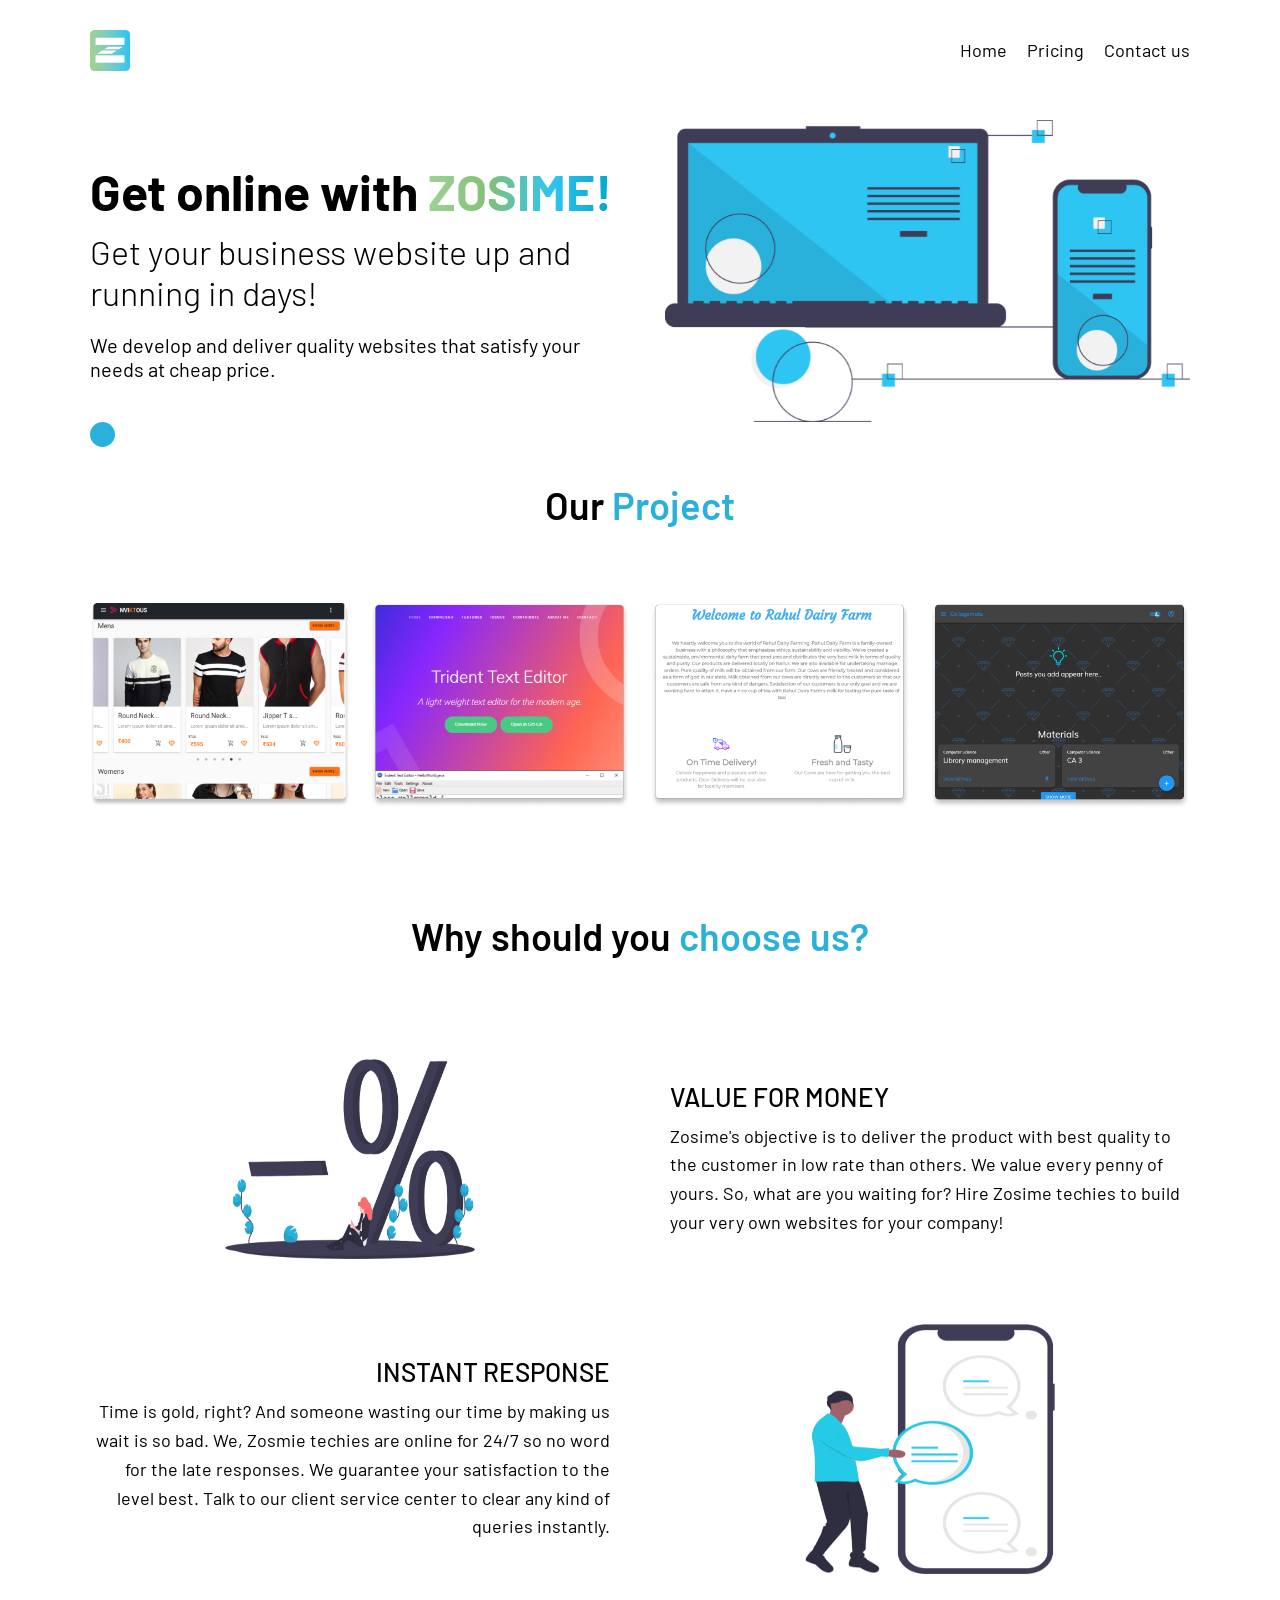
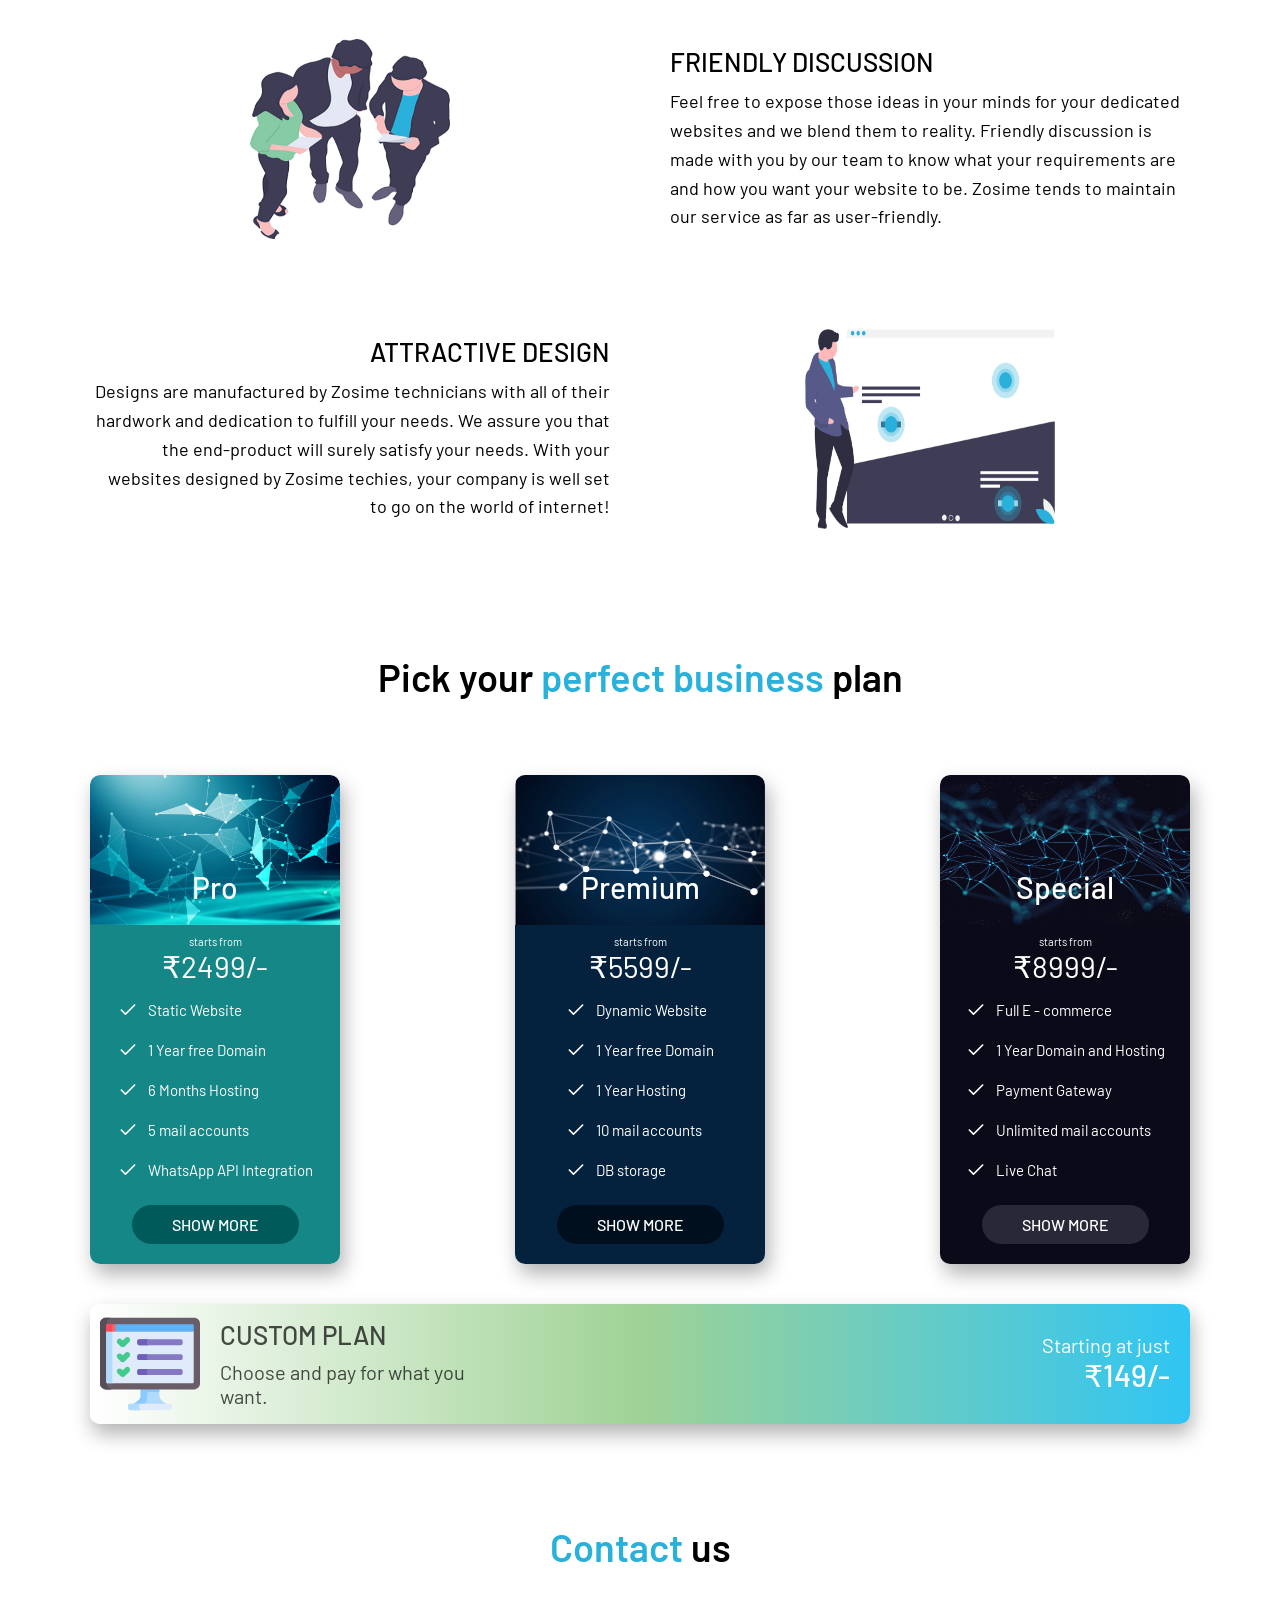
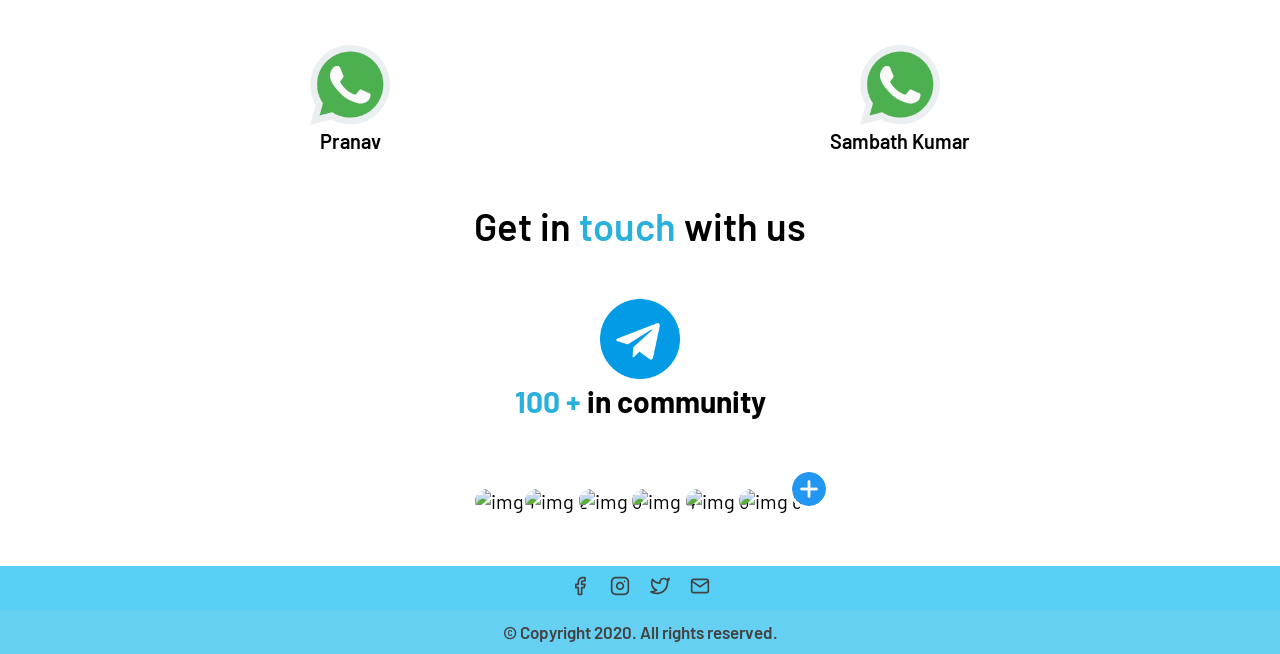
==== commit 3ad1ca54: "about us section  removed" ====
--- a/index.html
+++ b/index.html
@@ -53,10 +53,10 @@
         </div>
         <ul class="nav__items">
           <li class="nav__item">
-            <a href="#pricing" class="nav__link">Pricing</a>
+            <a href="#home" class="nav__link">Home</a>
           </li>
           <li class="nav__item">
-            <a href="#about" class="nav__link">About us</a>
+            <a href="#pricing" class="nav__link">Pricing</a>
           </li>
           <li class="nav__item">
             <a href="#contact" class="nav__link">Contact us</a>
@@ -69,7 +69,7 @@
     </nav>
   </header>
   <main>
-    <section class="hero">
+    <section class="hero" id="home">
       <div class="hero-inner">
         <div class="hero__text">
           <h1 class="heading-primary">
@@ -92,7 +92,7 @@
     </section>
 
     <section class="project">
-      <h2 class="section-title u-mb-large">Our <span>Projects</span></h2>
+      <h2 class="section-title u-mb-large">Our <span>Project</span></h2>
       <div class="project__container">
         <div class="project__card project__card--1">
           <a href="https://nviktous.herokuapp.com" target="blank" class="u-iblock"><img src="img/nviktous.png"
@@ -326,7 +326,7 @@
       </a>
     </section>
 
-    <section class="about u-margin-tb-small" id="about">
+    <!-- <section class="about u-margin-tb-small" id="about">
       <h2 class="section-title u-mb-large">Our <span>Team</span></h2>
       <div class="my__team">
         <img
@@ -389,7 +389,7 @@
           alt="img 6" class="community--photo community--photo-6" />
         <img src="./img/add.png" alt="img 7" class="community--photo community--photo-7" />
       </div>
-    </section>
+    </section> -->
 
 
     <section class="contact u-margin-tb-small" id="contact">
@@ -415,9 +415,28 @@
         <a href="https://t.me/ZosimeTech" target="blank"><img src="./img/telegram.png" class="contact__logo"
             alt="telegram"></a>
       </div>
-      <h3 class="section-title u-margin-tb-small">
-        Join <span> Our </span> Community
-      </h3>
+      <h3 class="section-title"><span>100 + </span> in community</h3>
+      <div class="community u-margin-tb-small">
+        <img
+          src="https://firebasestorage.googleapis.com/v0/b/superstar-32cda.appspot.com/o/IMG_20190613_072701.jpg?alt=media&token=e4b83177-1b58-4d68-bf96-f1e08fcfe90a"
+          alt="img 1" class="community--photo community--photo-1" />
+        <img
+          src="https://firebasestorage.googleapis.com/v0/b/superstar-32cda.appspot.com/o/WhatsApp%20Image%202020-07-24%20at%2021.38.26.jpeg?alt=media&token=97d1015c-781c-4b51-80b1-5e88190b3616"
+          alt="img 2" class="community--photo community--photo-2" />
+        <img
+          src="https://firebasestorage.googleapis.com/v0/b/superstar-32cda.appspot.com/o/WhatsApp%20Image%202020-07-25%20at%2012.57.39.jpeg?alt=media&token=41a55eaa-1855-4ce8-bb68-841919ef43e7"
+          alt="img 3" class="community--photo community--photo-3" />
+        <img
+          src="https://avatars3.githubusercontent.com/u/51264445?s=400&u=1b76176e8275bc7d21cff680937580beaf45aba6&v=4"
+          alt="img 4" class="community--photo community--photo-4" />
+        <img
+          src="https://firebasestorage.googleapis.com/v0/b/superstar-32cda.appspot.com/o/nivas.jpg?alt=media&token=406f07c0-9c15-456b-82ce-e470049a3a5c"
+          alt="img 5" class="community--photo community--photo-5" />
+        <img
+          src="https://firebasestorage.googleapis.com/v0/b/superstar-32cda.appspot.com/o/2019-03-09-09-58-10-158.jpg?alt=media&token=329773a4-f708-4b25-9a6f-bcb322025386"
+          alt="img 6" class="community--photo community--photo-6" />
+        <img src="./img/add.png" alt="img 7" class="community--photo community--photo-7" />
+      </div>
     </section>
 
   </main>
